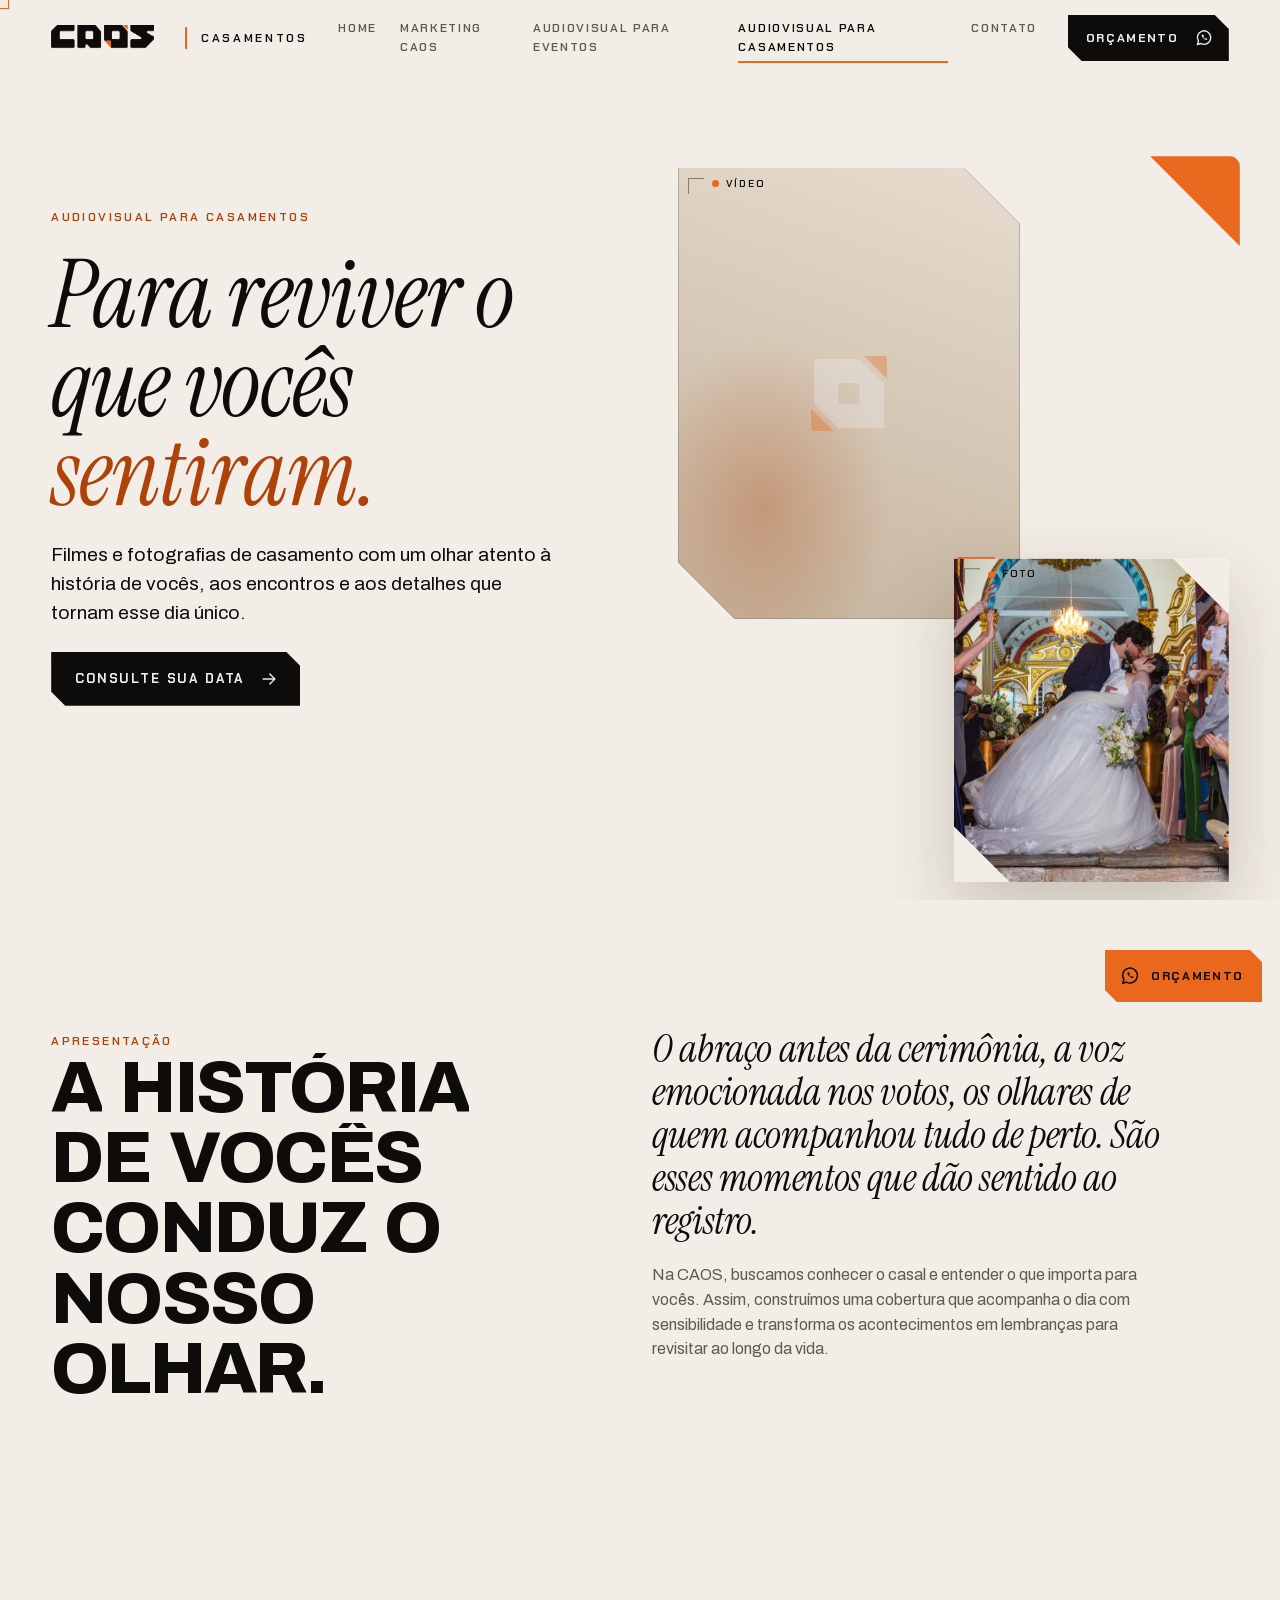
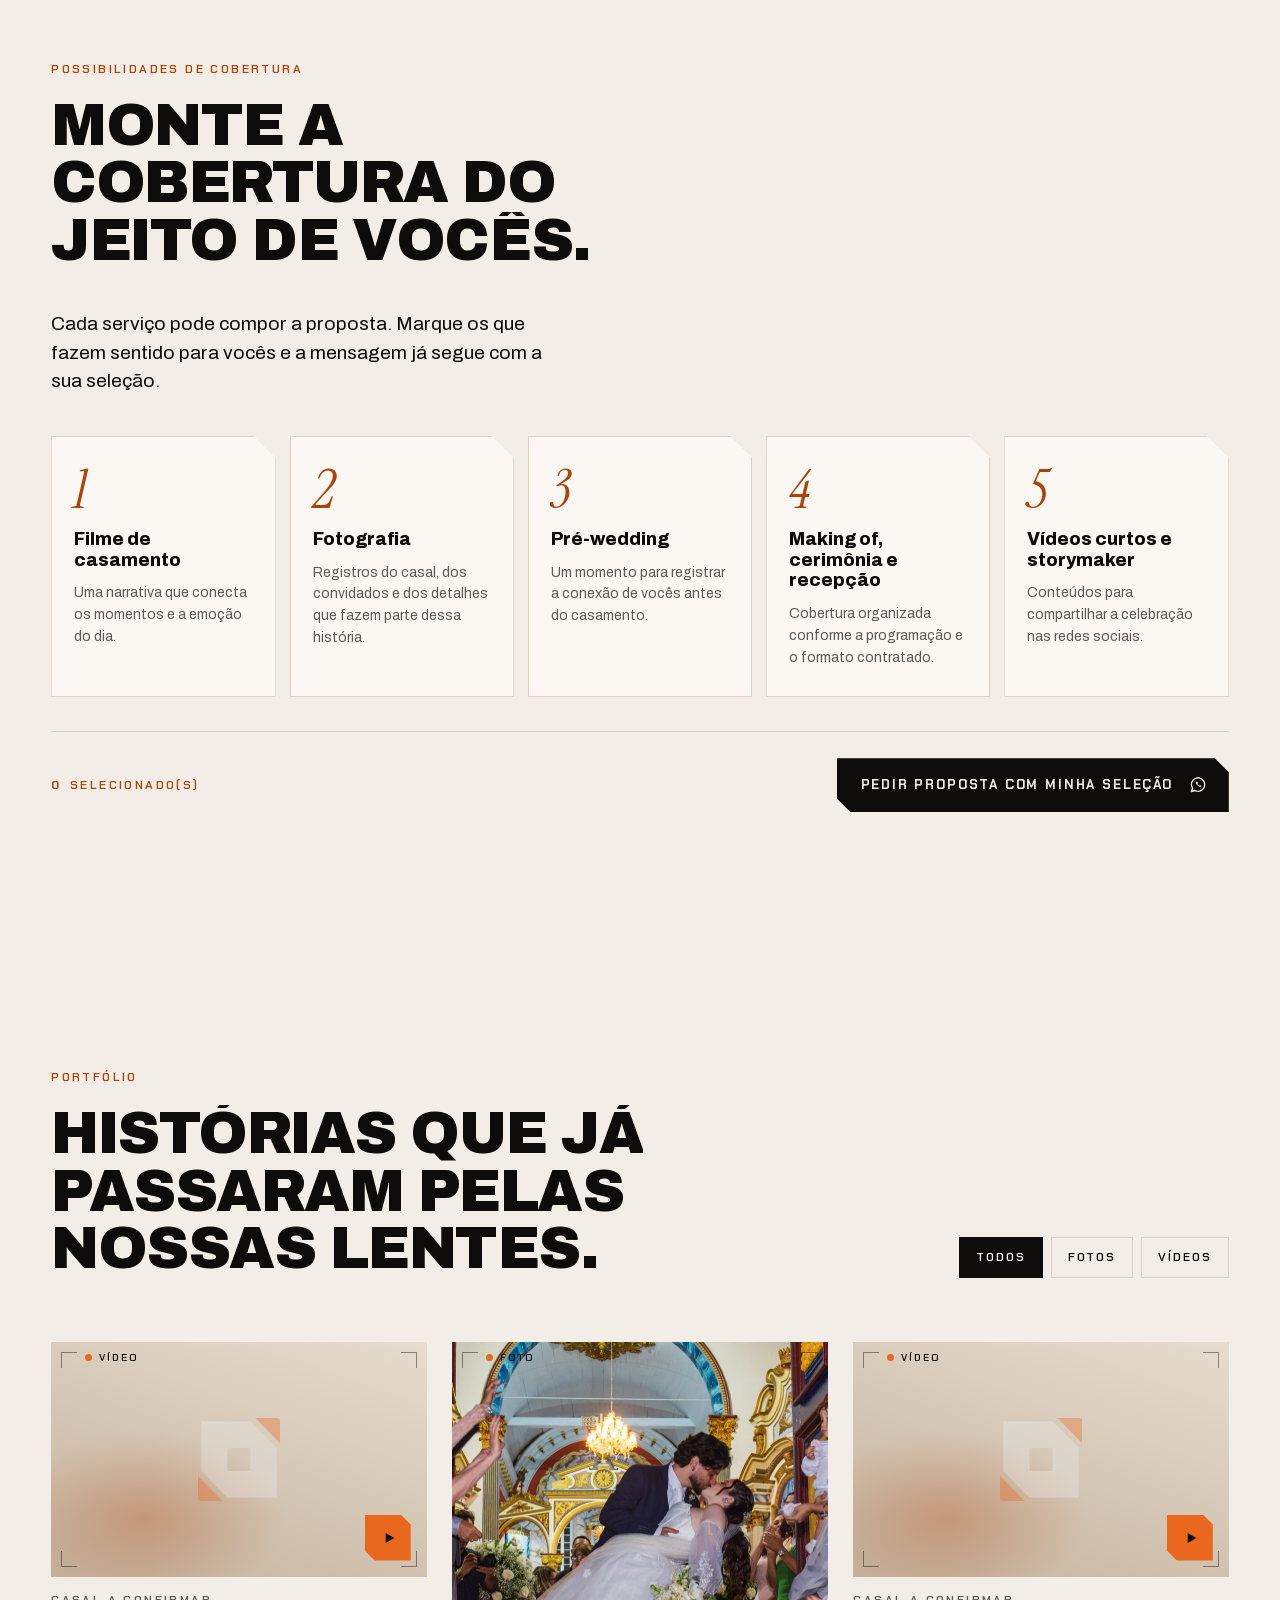
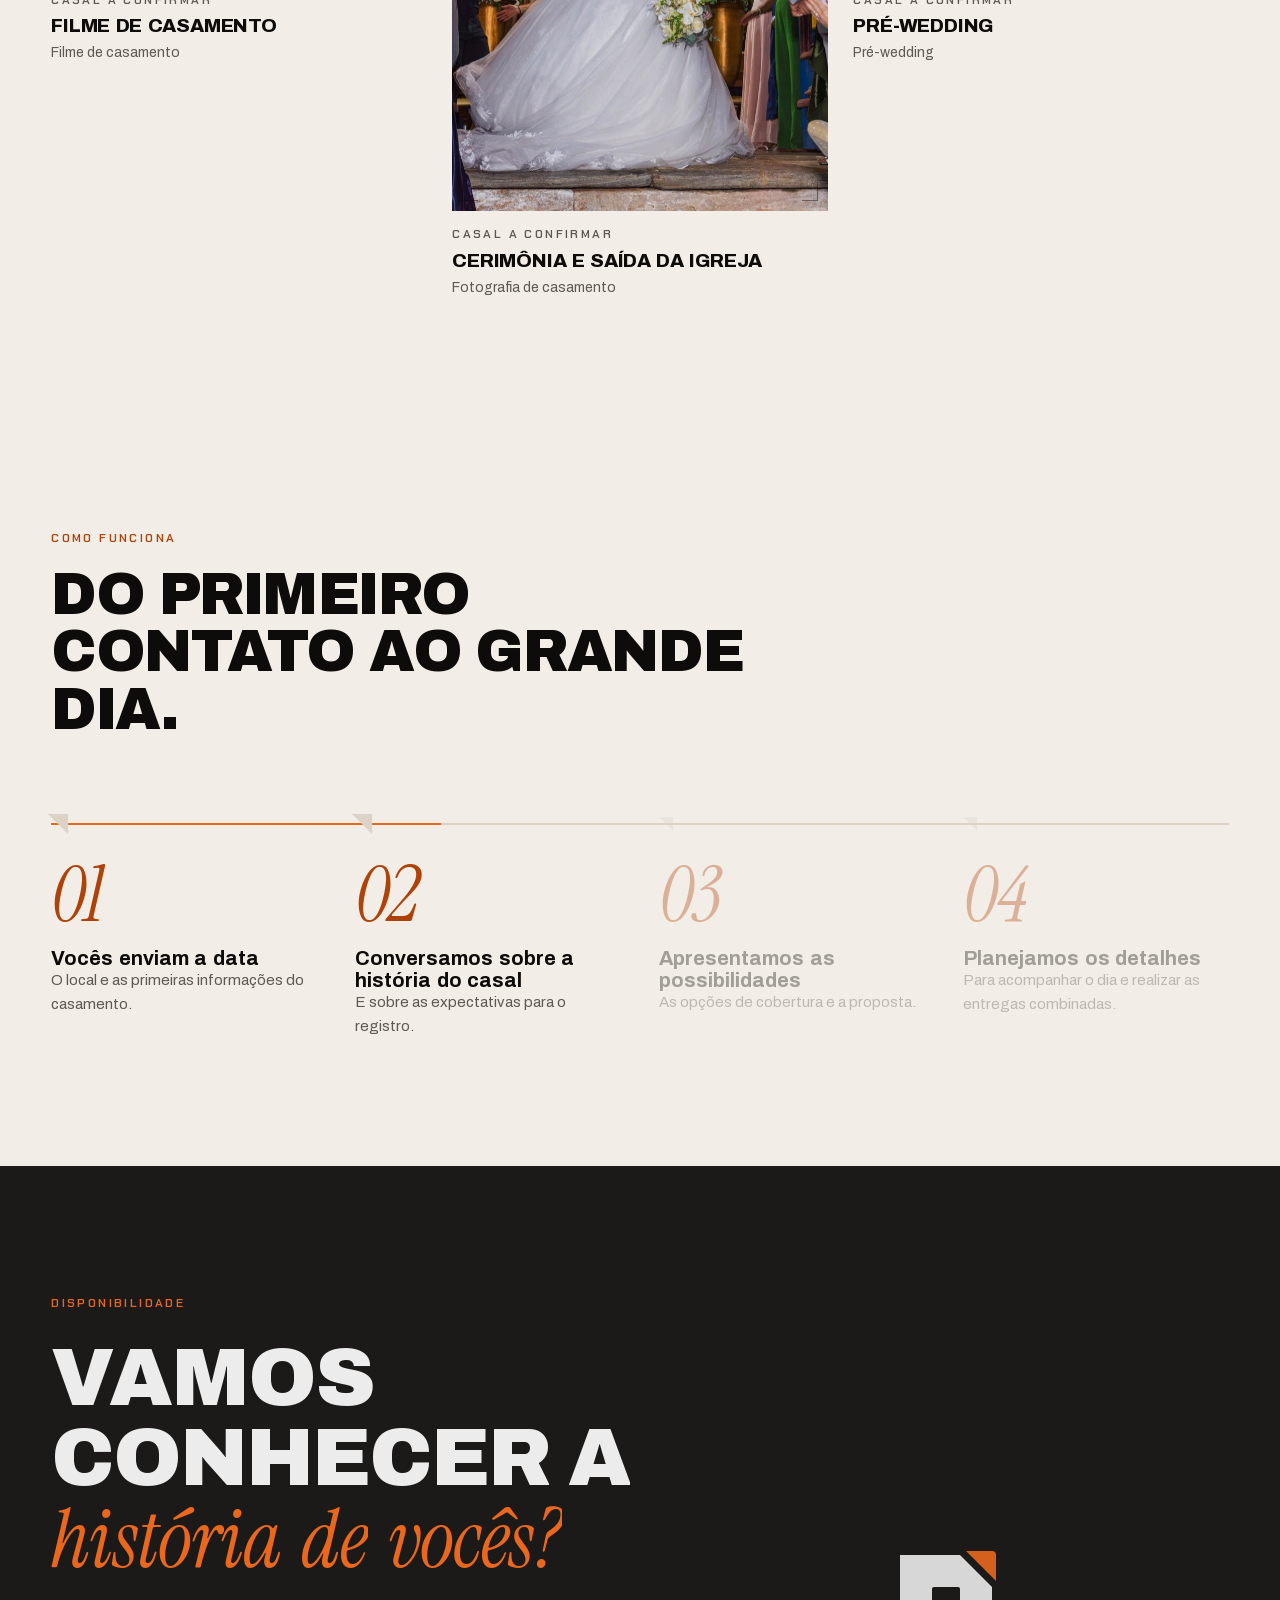
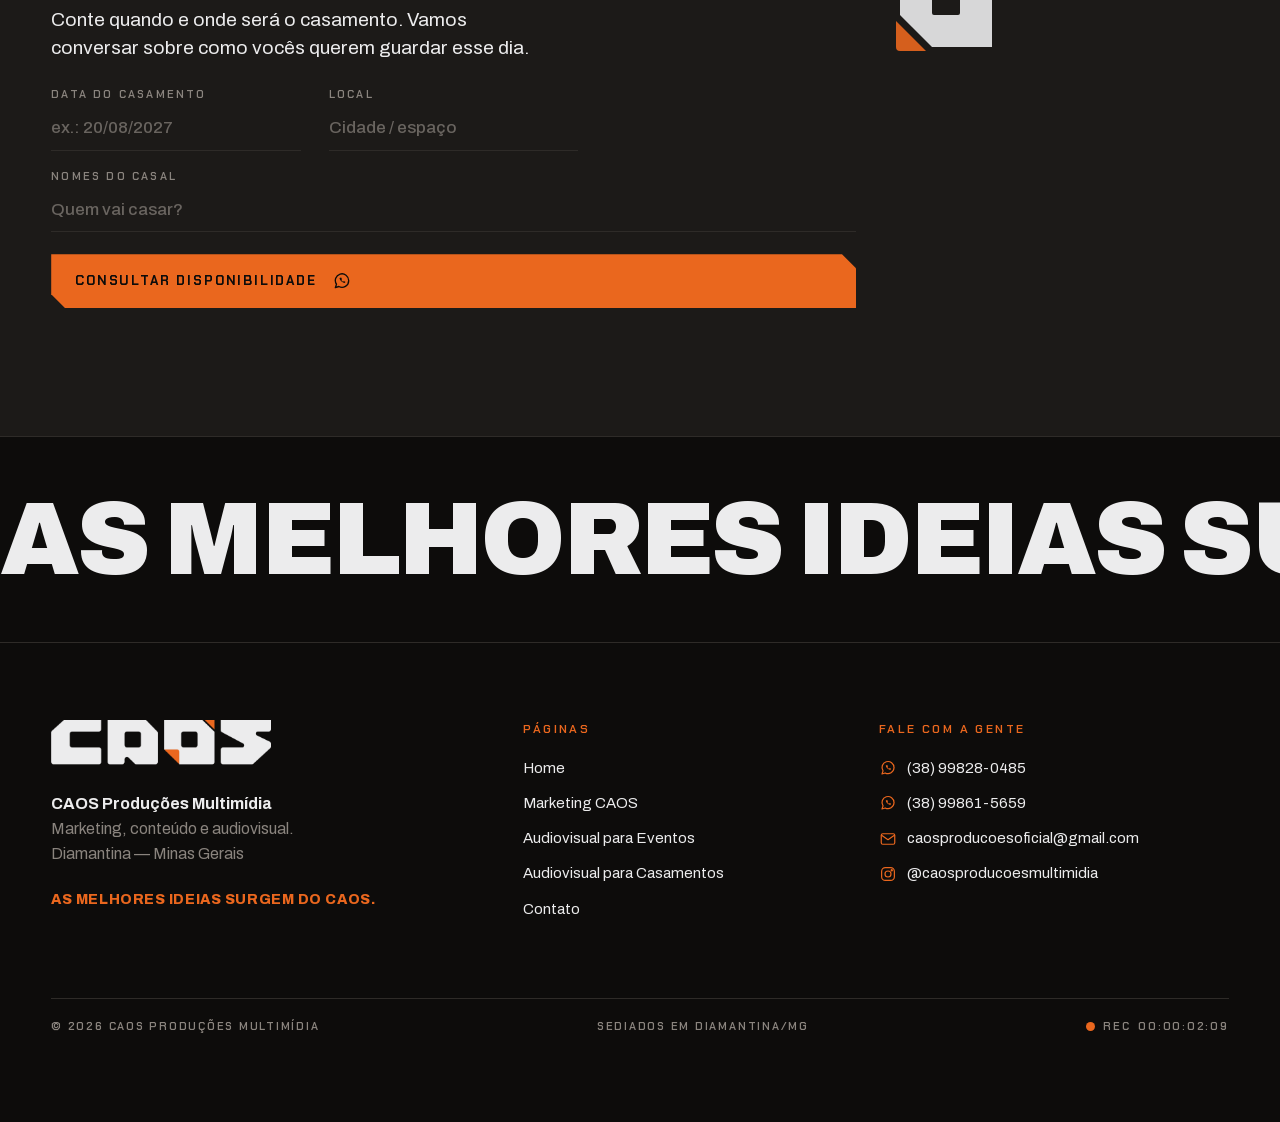
==== casamentos/index.html @ 8f57286b "Gestão de redes sociais: um único quadro com os dois feeds, sem nomes de clientes Co-Authored-By: Cl" ====
<!doctype html>
<html lang="pt-BR" data-front="casamentos">
<head>
<meta charset="utf-8">
<meta name="viewport" content="width=device-width, initial-scale=1, viewport-fit=cover">
<title>Filmagem e Fotografia de Casamentos em Diamantina | CAOS</title>
<meta name="description" content="Conheça os filmes e as fotografias de casamento da CAOS. Registros atentos à história do casal e à emoção do dia. Consulte sua data.">
<link rel="canonical" href="https://acaos.com.br/casamentos/">
<meta name="theme-color" content="#0D0C0B">
<meta property="og:type" content="website"><meta property="og:locale" content="pt_BR">
<meta property="og:site_name" content="CAOS Produções Multimídia">
<meta property="og:title" content="Filmagem e Fotografia de Casamentos em Diamantina | CAOS"><meta property="og:description" content="Conheça os filmes e as fotografias de casamento da CAOS. Registros atentos à história do casal e à emoção do dia. Consulte sua data.">
<meta property="og:url" content="https://acaos.com.br/casamentos/"><meta property="og:image" content="https://acaos.com.br/assets/img/og-image.jpg">
<meta name="twitter:card" content="summary_large_image">
<link rel="icon" href="/assets/img/brand/favicon.svg" type="image/svg+xml">
<link rel="preload" href="/assets/fonts/Archivo-100-900-latin.woff2" as="font" type="font/woff2" crossorigin>
<link rel="stylesheet" href="/assets/fonts/fonts.css">
<link rel="stylesheet" href="/assets/css/style.css?v=1793987584">
<script>document.documentElement.classList.add('js');try{if(sessionStorage.getItem('caosNav')==='1')document.documentElement.classList.add('is-entering')}catch(e){}</script>
<script type="application/ld+json">{"@context": "https://schema.org", "@type": "ProfessionalService", "name": "CAOS Produções Multimídia", "url": "https://acaos.com.br", "image": "https://acaos.com.br/assets/img/og-image.jpg", "logo": "https://acaos.com.br/assets/img/brand/favicon.svg", "telephone": "+5538998280485", "email": "caosproducoesoficial@gmail.com", "address": {"@type": "PostalAddress", "streetAddress": "Rua Direita, 180", "addressLocality": "Diamantina", "addressRegion": "MG", "addressCountry": "BR"}, "areaServed": "Diamantina e região, Minas Gerais", "sameAs": ["https://www.instagram.com/caosproducoesmultimidia/"]}</script><script type="application/ld+json">{"@context": "https://schema.org", "@type": "Service", "name": "Casamentos", "description": "Conheça os filmes e as fotografias de casamento da CAOS. Registros atentos à história do casal e à emoção do dia. Consulte sua data.", "provider": {"@type": "ProfessionalService", "name": "CAOS Produções Multimídia"}, "areaServed": "Diamantina, MG", "url": "https://acaos.com.br/casamentos/"}</script>

</head>
<body data-front="casamentos">
<a class="skip" href="#conteudo">Ir para o conteúdo</a>
<div class="curtain" aria-hidden="true"><i></i><i></i></div>
<div class="cursor" aria-hidden="true"><span></span><em></em></div>
<div class="progress" aria-hidden="true"><i></i></div>
<header class="hdr" data-hdr>
  <a class="hdr__logo" href="/" aria-label="CAOS · página inicial"><img src="/assets/img/brand/logo-preto.png" alt="CAOS" width="124" height="28"></a><span class="hdr__front"><i></i>Casamentos</span>
  <nav class="hdr__nav" aria-label="Principal"><a href="/" data-nav>Home</a><a href="/marketing/" data-nav>Marketing CAOS</a><a href="/eventos/" data-nav>Audiovisual para Eventos</a><a href="/casamentos/" aria-current=page data-nav>Audiovisual para Casamentos</a><a href="/contato/" data-nav>Contato</a></nav>
  <div class="hdr__cta"><a class="btn btn--solid" href="https://wa.me/5538998280485?text=Ol%C3%A1%2C%20CAOS%21%20Vim%20pelo%20site%20e%20gostaria%20de%20consultar%20a%20disponibilidade%20da%20minha%20data%20de%20casamento." target="_blank" rel="noopener" data-track="wa_header_casamentos" data-magnetic data-cursor="WhatsApp"><span class="btn__t">Orçamento</span><span class="btn__i"><svg class="ico" viewBox="0 0 24 24" fill="none" stroke="currentColor" stroke-width="1.6" stroke-linecap="round" stroke-linejoin="round" aria-hidden="true"><path d="M20 11.5A8 8 0 0 1 8.2 18.6L4 20l1.4-4.1A8 8 0 1 1 20 11.5Z"/><path d="M9 8.5c.3 2.6 2.700 5 6 6l1.2-1.4-2-1-.8.8c-.8-.3-1.800-1.300-2.200-2.200l.8-.8-1-2Z" fill="currentColor" stroke="none"/></svg></span></a></div>
  <button class="burger" type="button" aria-label="Abrir menu" aria-expanded="false" data-burger><span></span><span></span></button>
</header>
<div class="menu" data-menu aria-hidden="true">
  <nav aria-label="Menu"><a href="/" data-nav><small>00</small><span>Home</span></a><a href="/marketing/" data-nav><small>01</small><span>Marketing CAOS</span></a><a href="/eventos/" data-nav><small>02</small><span>Audiovisual para Eventos</span></a><a href="/casamentos/" data-nav><small>03</small><span>Audiovisual para Casamentos</span></a><a href="/contato/" data-nav><small>04</small><span>Contato</span></a></nav>
  <div class="menu__foot"><a href="https://wa.me/5538998280485?text=Ol%C3%A1%2C%20CAOS%21%20Vim%20pelo%20site%20e%20gostaria%20de%20conversar%20sobre%20um%20projeto." target="_blank" rel="noopener">WhatsApp (38) 99828-0485</a><a href="mailto:caosproducoesoficial@gmail.com">caosproducoesoficial@gmail.com</a></div>
</div>
<main id="conteudo">

<section class="hero hero--wd sec sec--areia" data-sec>
  <div class="wrap hero__in hero--wd__in">
    <div class="hero--wd__txt">
      <span class="lbl lbl--b" data-reveal>Audiovisual para Casamentos</span>
      <h1 class="serif hero--wd__h" data-fade>Para reviver o que vocês <em>sentiram.</em></h1>
      <p class="lead" data-reveal>Filmes e fotografias de casamento com um olhar atento à história de vocês, aos encontros e aos detalhes que tornam esse dia único.</p>
      <div data-reveal><a class="btn btn--dark" href="#data" data-track="wd_hero_data" data-magnetic ><span class="btn__t">Consulte sua data</span><span class="btn__i"><svg class="ico" viewBox="0 0 24 24" fill="none" stroke="currentColor" stroke-width="1.6" stroke-linecap="round" stroke-linejoin="round" aria-hidden="true"><path d="M5 12h14M13 6l6 6-6 6"/></svg></span></a></div>
    </div>
    <div class="hero--wd__vis" aria-hidden="false">
      <div class="arch arch--1" data-speed="0.05"><div class="frame frame--arch frame--full" data-v="1" data-tipo="video"><span class="frame__ph"><img src="/assets/img/brand/simbolo.svg" alt="" class="sym" width="100" height="100" loading="lazy"></span><i class="fc tl"></i><i class="fc tr"></i><i class="fc bl"></i><i class="fc br"></i><span class="frame__rec"><b></b>VÍDEO</span><span class="frame__play"><svg class="ico" viewBox="0 0 24 24" fill="none" stroke="currentColor" stroke-width="1.6" stroke-linecap="round" stroke-linejoin="round" aria-hidden="true"><path d="M7 4.5v15l13-7.5Z" fill="currentColor" stroke="none"/></svg></span></div></div>
      <div class="arch arch--2" data-speed="-0.08"><div class="frame frame--arch frame--full" data-v="1" data-tipo="foto"><img src="/assets/img/portfolio/casamento-saida-igreja.jpg" alt="Cerimônia e saída da igreja · Casal a confirmar" loading="lazy" decoding="async"><i class="fc tl"></i><i class="fc tr"></i><i class="fc bl"></i><i class="fc br"></i><span class="frame__rec"><b></b>FOTO</span></div></div>
      <i class="dobra"></i>
    </div>
  </div>
</section>

<section class="sec sec--areia pres" data-sec>
  <div class="wrap pres__in">
    <div><span class="lbl lbl--b" data-reveal>Apresentação</span><h2 class="h1 h1--soft" data-split>A história de vocês conduz o nosso olhar.</h2></div>
    <div class="pres__txt">
      <p class="serif big" data-reveal>O abraço antes da cerimônia, a voz emocionada nos votos, os olhares de quem acompanhou tudo de perto. São esses momentos que dão sentido ao registro.</p>
      <p data-reveal>Na CAOS, buscamos conhecer o casal e entender o que importa para vocês. Assim, construímos uma cobertura que acompanha o dia com sensibilidade e transforma os acontecimentos em lembranças para revisitar ao longo da vida.</p>
    </div>
  </div>
</section>

<section class="sec sec--areia" data-sec data-wd-builder>
  <div class="wrap"><div class="shead "><span class="lbl" data-reveal>Possibilidades de cobertura</span><h2 class="h2" data-split>Monte a cobertura do jeito de vocês.</h2></div>
    <p class="lead sub" data-reveal>Cada serviço pode compor a proposta. Marque os que fazem sentido para vocês e a mensagem já segue com a sua seleção.</p>
    <div class="opts" data-opts><label class="opt" data-opt><input type="checkbox" value="Filme de casamento"><span class="opt__box"></span><span class="opt__n serif">1</span><h3>Filme de casamento</h3><p>Uma narrativa que conecta os momentos e a emoção do dia.</p></label><label class="opt" data-opt><input type="checkbox" value="Fotografia"><span class="opt__box"></span><span class="opt__n serif">2</span><h3>Fotografia</h3><p>Registros do casal, dos convidados e dos detalhes que fazem parte dessa história.</p></label><label class="opt" data-opt><input type="checkbox" value="Pré-wedding"><span class="opt__box"></span><span class="opt__n serif">3</span><h3>Pré-wedding</h3><p>Um momento para registrar a conexão de vocês antes do casamento.</p></label><label class="opt" data-opt><input type="checkbox" value="Making of, cerimônia e recepção"><span class="opt__box"></span><span class="opt__n serif">4</span><h3>Making of, cerimônia e recepção</h3><p>Cobertura organizada conforme a programação e o formato contratado.</p></label><label class="opt" data-opt><input type="checkbox" value="Vídeos curtos e storymaker"><span class="opt__box"></span><span class="opt__n serif">5</span><h3>Vídeos curtos e storymaker</h3><p>Conteúdos para compartilhar a celebração nas redes sociais.</p></label></div>
    <div class="opts__bar" data-reveal><span class="lbl lbl--b"><b data-opt-count>0</b> selecionado(s)</span><a class="btn btn--dark" href="https://wa.me/5538998280485?text=Ol%C3%A1%2C%20CAOS%21%20Vim%20pelo%20site%20e%20gostaria%20de%20consultar%20a%20disponibilidade%20da%20minha%20data%20de%20casamento." target="_blank" rel="noopener" data-track="wd_builder_wa" data-magnetic data-opt-cta data-cursor="WhatsApp"><span class="btn__t">Pedir proposta com minha seleção</span><span class="btn__i"><svg class="ico" viewBox="0 0 24 24" fill="none" stroke="currentColor" stroke-width="1.6" stroke-linecap="round" stroke-linejoin="round" aria-hidden="true"><path d="M20 11.5A8 8 0 0 1 8.2 18.6L4 20l1.4-4.1A8 8 0 1 1 20 11.5Z"/><path d="M9 8.5c.3 2.6 2.700 5 6 6l1.2-1.4-2-1-.8.8c-.8-.3-1.800-1.300-2.200-2.200l.8-.8-1-2Z" fill="currentColor" stroke="none"/></svg></span></a></div>
  </div>
</section>

<section class="sec sec--areia sec--portfolio" data-sec id="portfolio">
  <div class="wrap">
    <div class="shead shead--row"><div class="shead "><span class="lbl" data-reveal>Portfólio</span><h2 class="h2" data-split>Histórias que já passaram pelas nossas lentes.</h2></div><div class="chips" data-chips><button class="chip is-on" data-filter="*" type="button">Todos</button><button class="chip" data-filter="foto" type="button">Fotos</button><button class="chip" data-filter="video" type="button">Vídeos</button></div></div>
    
    <div class="grid" data-grid><article class="work" data-tipo="video" data-frente="casamentos"><button class="work__open" type="button" data-open="casamento-filme-1" data-cursor="Ver" aria-label="Abrir Filme de casamento"><div class="frame " data-v="1" data-tipo="video"><span class="frame__ph"><img src="/assets/img/brand/simbolo.svg" alt="" class="sym" width="100" height="100" loading="lazy"></span><i class="fc tl"></i><i class="fc tr"></i><i class="fc bl"></i><i class="fc br"></i><span class="frame__rec"><b></b>VÍDEO</span><span class="frame__play"><svg class="ico" viewBox="0 0 24 24" fill="none" stroke="currentColor" stroke-width="1.6" stroke-linecap="round" stroke-linejoin="round" aria-hidden="true"><path d="M7 4.5v15l13-7.5Z" fill="currentColor" stroke="none"/></svg></span></div></button><div class="work__meta"><span class="lbl">Casal a confirmar</span><h3>Filme de casamento</h3><p>Filme de casamento</p></div></article><article class="work" data-tipo="foto" data-frente="casamentos"><button class="work__open" type="button" data-open="casamento-fotos-1" data-cursor="Ver" aria-label="Abrir Cerimônia e saída da igreja"><div class="frame " data-v="1" data-tipo="foto"><img src="/assets/img/portfolio/casamento-saida-igreja.jpg" alt="Cerimônia e saída da igreja · Casal a confirmar" loading="lazy" decoding="async"><i class="fc tl"></i><i class="fc tr"></i><i class="fc bl"></i><i class="fc br"></i><span class="frame__rec"><b></b>FOTO</span></div></button><div class="work__meta"><span class="lbl">Casal a confirmar</span><h3>Cerimônia e saída da igreja</h3><p>Fotografia de casamento</p></div></article><article class="work" data-tipo="video" data-frente="casamentos"><button class="work__open" type="button" data-open="casamento-prewedding" data-cursor="Ver" aria-label="Abrir Pré-wedding"><div class="frame " data-v="1" data-tipo="video"><span class="frame__ph"><img src="/assets/img/brand/simbolo.svg" alt="" class="sym" width="100" height="100" loading="lazy"></span><i class="fc tl"></i><i class="fc tr"></i><i class="fc bl"></i><i class="fc br"></i><span class="frame__rec"><b></b>VÍDEO</span><span class="frame__play"><svg class="ico" viewBox="0 0 24 24" fill="none" stroke="currentColor" stroke-width="1.6" stroke-linecap="round" stroke-linejoin="round" aria-hidden="true"><path d="M7 4.5v15l13-7.5Z" fill="currentColor" stroke="none"/></svg></span></div></button><div class="work__meta"><span class="lbl">Casal a confirmar</span><h3>Pré-wedding</h3><p>Pré-wedding</p></div></article></div>
  </div>
</section>


<section class="sec sec--areia" data-sec>
  <div class="wrap"><div class="shead "><span class="lbl" data-reveal>Como funciona</span><h2 class="h2" data-split>Do primeiro contato ao grande dia.</h2></div>
  <ol class="steps steps--serif" data-steps><i class="steps__line"><b></b></i><li class="step" data-step><span class="step__n">01</span><div><h3>Vocês enviam a data</h3><p>O local e as primeiras informações do casamento.</p></div></li><li class="step" data-step><span class="step__n">02</span><div><h3>Conversamos sobre a história do casal</h3><p>E sobre as expectativas para o registro.</p></div></li><li class="step" data-step><span class="step__n">03</span><div><h3>Apresentamos as possibilidades</h3><p>As opções de cobertura e a proposta.</p></div></li><li class="step" data-step><span class="step__n">04</span><div><h3>Planejamos os detalhes</h3><p>Para acompanhar o dia e realizar as entregas combinadas.</p></div></li></ol></div>
</section>

<section class="sec sec--grafite cta cta--wd" data-sec id="data">
  <div class="wrap cta__in">
    <div class="cta__txt">
      <span class="lbl" data-reveal>Disponibilidade</span>
      <h2 class="h1 cta__h" data-split>Vamos conhecer a <em class="serif">história de vocês?</em></h2>
      <p class="lead" data-reveal>Conte quando e onde será o casamento. Vamos conversar sobre como vocês querem guardar esse dia.</p>
      <div class="cta__form"><form class="mform js-form" name="casamentos-data" method="POST" action="/contato/obrigado/" data-netlify="true" netlify-honeypot="bot-field" data-wa="casamentos" data-track="form_casamentos-data">
  <input type="hidden" name="form-name" value="casamentos-data"><p class="sr"><label>Não preencha <input name="bot-field"></label></p>
  <div class="mform__row"><label class="fld"><span>Data do casamento</span><input type="text" name="data" placeholder="ex.: 20/08/2027" required ></label><label class="fld"><span>Local</span><input type="text" name="local" placeholder="Cidade / espaço" required ></label><label class="fld"><span>Nomes do casal</span><input type="text" name="nome" placeholder="Quem vai casar?" required ></label></div>
  <button class="btn btn--dark" type="submit" data-magnetic><span class="btn__t">Consultar disponibilidade</span><span class="btn__i"><svg class="ico" viewBox="0 0 24 24" fill="none" stroke="currentColor" stroke-width="1.6" stroke-linecap="round" stroke-linejoin="round" aria-hidden="true"><path d="M20 11.5A8 8 0 0 1 8.2 18.6L4 20l1.4-4.1A8 8 0 1 1 20 11.5Z"/><path d="M9 8.5c.3 2.6 2.700 5 6 6l1.2-1.4-2-1-.8.8c-.8-.3-1.800-1.300-2.200-2.200l.8-.8-1-2Z" fill="currentColor" stroke="none"/></svg></span></button>
</form></div>
    </div>
    <div class="cta__vis" aria-hidden="true"><img src="/assets/img/brand/simbolo.svg" alt="" class="sym" width="100" height="100" loading="lazy"></div>
  </div>
</section>

</main>
<footer class="ftr sec sec--dark">
  <div class="ftr__marquee" aria-hidden="true"><div class="marq" data-marq><span>As melhores ideias surgem do CAOS.&nbsp;</span><span>As melhores ideias surgem do CAOS.&nbsp;</span><span>As melhores ideias surgem do CAOS.&nbsp;</span><span>As melhores ideias surgem do CAOS.&nbsp;</span></div></div>
  <div class="wrap ftr__grid">
    <div class="ftr__brand">
      <img src="/assets/img/brand/logo-nevoa.png" alt="CAOS Produções Multimídia" width="220" height="50" loading="lazy">
      <p><strong>CAOS Produções Multimídia</strong><br>Marketing, conteúdo e audiovisual.<br>Diamantina — Minas Gerais</p>
      <p class="ftr__slogan">As melhores ideias surgem do CAOS.</p>
    </div>
    <nav class="ftr__col" aria-label="Rodapé"><span class="lbl">Páginas</span><a href="/">Home</a><a href="/marketing/">Marketing CAOS</a><a href="/eventos/">Audiovisual para Eventos</a><a href="/casamentos/">Audiovisual para Casamentos</a><a href="/contato/">Contato</a></nav>
    <div class="ftr__col"><span class="lbl">Fale com a gente</span>
      <a href="https://wa.me/5538998280485?text=Ol%C3%A1%2C%20CAOS%21%20Vim%20pelo%20site%20e%20gostaria%20de%20consultar%20a%20disponibilidade%20da%20minha%20data%20de%20casamento." target="_blank" rel="noopener" data-track="wa_footer"><svg class="ico" viewBox="0 0 24 24" fill="none" stroke="currentColor" stroke-width="1.6" stroke-linecap="round" stroke-linejoin="round" aria-hidden="true"><path d="M20 11.5A8 8 0 0 1 8.2 18.6L4 20l1.4-4.1A8 8 0 1 1 20 11.5Z"/><path d="M9 8.5c.3 2.6 2.700 5 6 6l1.2-1.4-2-1-.8.8c-.8-.3-1.800-1.300-2.200-2.200l.8-.8-1-2Z" fill="currentColor" stroke="none"/></svg> (38) 99828-0485</a>
      <a href="https://wa.me/5538998615659?text=Ol%C3%A1%2C%20CAOS%21%20Vim%20pelo%20site%20e%20gostaria%20de%20consultar%20a%20disponibilidade%20da%20minha%20data%20de%20casamento." target="_blank" rel="noopener" data-track="wa_footer_2"><svg class="ico" viewBox="0 0 24 24" fill="none" stroke="currentColor" stroke-width="1.6" stroke-linecap="round" stroke-linejoin="round" aria-hidden="true"><path d="M20 11.5A8 8 0 0 1 8.2 18.6L4 20l1.4-4.1A8 8 0 1 1 20 11.5Z"/><path d="M9 8.5c.3 2.6 2.700 5 6 6l1.2-1.4-2-1-.8.8c-.8-.3-1.800-1.300-2.200-2.200l.8-.8-1-2Z" fill="currentColor" stroke="none"/></svg> (38) 99861-5659</a>
      <a href="mailto:caosproducoesoficial@gmail.com"><svg class="ico" viewBox="0 0 24 24" fill="none" stroke="currentColor" stroke-width="1.6" stroke-linecap="round" stroke-linejoin="round" aria-hidden="true"><rect x="3" y="5" width="18" height="14" rx="2"/><path d="m3.5 7 8.500 6L20.500 7"/></svg> caosproducoesoficial@gmail.com</a>
      <a href="https://www.instagram.com/caosproducoesmultimidia/" target="_blank" rel="noopener"><svg class="ico" viewBox="0 0 24 24" fill="none" stroke="currentColor" stroke-width="1.6" stroke-linecap="round" stroke-linejoin="round" aria-hidden="true"><rect x="3.5" y="3.5" width="17" height="17" rx="5"/><circle cx="12" cy="12" r="4"/><circle cx="17" cy="7" r=".8" fill="currentColor"/></svg> @caosproducoesmultimidia</a>
    </div>
  </div>
  <div class="wrap ftr__base"><span>© 2026 CAOS Produções Multimídia</span><span>Sediados em Diamantina/MG</span><span class="rec-line"><b></b> REC <time data-timecode>00:00:00:00</time></span></div>
</footer>
<a class="fab" href="https://wa.me/5538998280485?text=Ol%C3%A1%2C%20CAOS%21%20Vim%20pelo%20site%20e%20gostaria%20de%20consultar%20a%20disponibilidade%20da%20minha%20data%20de%20casamento." target="_blank" rel="noopener" data-track="wa_fab" aria-label="Pedir orçamento pelo WhatsApp"><svg class="ico" viewBox="0 0 24 24" fill="none" stroke="currentColor" stroke-width="1.6" stroke-linecap="round" stroke-linejoin="round" aria-hidden="true"><path d="M20 11.5A8 8 0 0 1 8.2 18.6L4 20l1.4-4.1A8 8 0 1 1 20 11.5Z"/><path d="M9 8.5c.3 2.6 2.700 5 6 6l1.2-1.4-2-1-.8.8c-.8-.3-1.800-1.300-2.200-2.200l.8-.8-1-2Z" fill="currentColor" stroke="none"/></svg><span>Orçamento</span></a>
<div class="lightbox" data-lightbox hidden role="dialog" aria-modal="true" aria-label="Visualizar trabalho">
  <button class="lightbox__x" type="button" data-close aria-label="Fechar"><svg class="ico" viewBox="0 0 24 24" fill="none" stroke="currentColor" stroke-width="1.6" stroke-linecap="round" stroke-linejoin="round" aria-hidden="true"><path d="M5 5l14 14M19 5 5 19"/></svg></button>
  <div class="lightbox__stage" data-stage></div>
  <div class="lightbox__cap" data-cap></div>
  <button class="lightbox__nav prev" type="button" data-prev aria-label="Anterior"><svg class="ico" viewBox="0 0 24 24" fill="none" stroke="currentColor" stroke-width="1.6" stroke-linecap="round" stroke-linejoin="round" aria-hidden="true"><path d="M5 12h14M13 6l6 6-6 6"/></svg></button>
  <button class="lightbox__nav next" type="button" data-next aria-label="Próximo"><svg class="ico" viewBox="0 0 24 24" fill="none" stroke="currentColor" stroke-width="1.6" stroke-linecap="round" stroke-linejoin="round" aria-hidden="true"><path d="M5 12h14M13 6l6 6-6 6"/></svg></button>
</div>
<script type="application/json" id="works-data">{"aftermovie-evento": {"id": "aftermovie-evento", "frente": "eventos", "tipo": "video", "titulo": "Aftermovie de evento", "cliente": "Cliente a confirmar", "servico": "Filme do evento", "descricao": "Os principais acontecimentos e a atmosfera do evento em um só filme.", "capa": "", "youtube": "", "destaque": true}, "evento-corporativo": {"id": "evento-corporativo", "frente": "eventos", "tipo": "foto", "titulo": "Cobertura fotográfica", "cliente": "Cliente a confirmar", "servico": "Fotografia de evento", "descricao": "Público, atrações, estrutura e bastidores em uma galeria completa.", "capa": "", "destaque": true}, "evento-storymaker": {"id": "evento-storymaker", "frente": "eventos", "tipo": "video", "titulo": "Storymaker em tempo real", "cliente": "Cliente a confirmar", "servico": "Storymaker", "descricao": "Captação, edição e publicação durante o evento.", "capa": ""}, "casamento-filme-1": {"id": "casamento-filme-1", "frente": "casamentos", "tipo": "video", "titulo": "Filme de casamento", "cliente": "Casal a confirmar", "servico": "Filme de casamento", "descricao": "Uma narrativa que conecta os momentos e a emoção do dia.", "capa": "", "destaque": true}, "casamento-fotos-1": {"id": "casamento-fotos-1", "frente": "casamentos", "tipo": "foto", "titulo": "Cerimônia e saída da igreja", "cliente": "Casal a confirmar", "servico": "Fotografia de casamento", "descricao": "O casal, os convidados e os detalhes da história de vocês.", "capa": "/assets/img/portfolio/casamento-saida-igreja.jpg"}, "casamento-prewedding": {"id": "casamento-prewedding", "frente": "casamentos", "tipo": "video", "titulo": "Pré-wedding", "cliente": "Casal a confirmar", "servico": "Pré-wedding", "descricao": "A conexão de vocês registrada antes do grande dia.", "capa": ""}, "marketing-case-1": {"id": "marketing-case-1", "frente": "marketing", "tipo": "instagram", "titulo": "Gestão de redes sociais", "cliente": "Clientes CAOS", "servico": "Gestão de redes sociais", "descricao": "Planejamento de conteúdo, artes, vídeos e publicações para o Instagram de cada cliente.", "capa": "/assets/img/portfolio/insta-gestao-redes.jpg", "destaque": true}, "marketing-video-1": {"id": "marketing-video-1", "frente": "marketing", "tipo": "video", "titulo": "Vídeo institucional", "cliente": "Sertaneja", "servico": "Produção de fotos e vídeos", "descricao": "Apresentando produtos, equipe e estrutura com qualidade profissional.", "capa": "/assets/img/portfolio/institucional-sertaneja.jpg", "destaque": true}, "marketing-campanha-1": {"id": "marketing-campanha-1", "frente": "marketing", "tipo": "foto", "titulo": "Campanha de lançamento", "cliente": "Cliente a confirmar", "servico": "Campanhas e ações de comunicação", "descricao": "Conceito, planejamento e materiais para uma data comercial.", "capa": ""}}</script>
<script>window.__CAOS_ANALYTICS={"ga4": "", "pixel": ""};</script>
<script src="/assets/js/lenis.min.js" defer></script>
<script src="/assets/js/app.js?v=1793987584" defer></script>
</body>
</html>
---- assets/fonts/fonts.css ----
@font-face {
  font-family: 'Archivo';
  font-style: normal;
  font-weight: 100 900;
  font-stretch: 62% 125%;
  font-display: swap;
  src: url(../fonts/Archivo-100-900-latin.woff2) format('woff2');
  unicode-range: U+0000-00FF, U+0131, U+0152-0153, U+02BB-02BC, U+02C6, U+02DA, U+02DC, U+0304, U+0308, U+0329, U+2000-206F, U+20AC, U+2122, U+2191, U+2193, U+2212, U+2215, U+FEFF, U+FFFD;
}
@font-face {
  font-family: 'Chakra Petch';
  font-style: normal;
  font-weight: 500;
  font-display: swap;
  src: url(../fonts/ChakraPetch-500-latin.woff2) format('woff2');
  unicode-range: U+0000-00FF, U+0131, U+0152-0153, U+02BB-02BC, U+02C6, U+02DA, U+02DC, U+0304, U+0308, U+0329, U+2000-206F, U+20AC, U+2122, U+2191, U+2193, U+2212, U+2215, U+FEFF, U+FFFD;
}
@font-face {
  font-family: 'Chakra Petch';
  font-style: normal;
  font-weight: 600;
  font-display: swap;
  src: url(../fonts/ChakraPetch-600-latin.woff2) format('woff2');
  unicode-range: U+0000-00FF, U+0131, U+0152-0153, U+02BB-02BC, U+02C6, U+02DA, U+02DC, U+0304, U+0308, U+0329, U+2000-206F, U+20AC, U+2122, U+2191, U+2193, U+2212, U+2215, U+FEFF, U+FFFD;
}
@font-face {
  font-family: 'Chakra Petch';
  font-style: normal;
  font-weight: 700;
  font-display: swap;
  src: url(../fonts/ChakraPetch-700-latin.woff2) format('woff2');
  unicode-range: U+0000-00FF, U+0131, U+0152-0153, U+02BB-02BC, U+02C6, U+02DA, U+02DC, U+0304, U+0308, U+0329, U+2000-206F, U+20AC, U+2122, U+2191, U+2193, U+2212, U+2215, U+FEFF, U+FFFD;
}
@font-face {
  font-family: 'Instrument Serif';
  font-style: italic;
  font-weight: 400;
  font-display: swap;
  src: url(../fonts/InstrumentSerif-400i-latin.woff2) format('woff2');
  unicode-range: U+0000-00FF, U+0131, U+0152-0153, U+02BB-02BC, U+02C6, U+02DA, U+02DC, U+0304, U+0308, U+0329, U+2000-206F, U+20AC, U+2122, U+2191, U+2193, U+2212, U+2215, U+FEFF, U+FFFD;
}
@font-face {
  font-family: 'Instrument Serif';
  font-style: normal;
  font-weight: 400;
  font-display: swap;
  src: url(../fonts/InstrumentSerif-400-latin.woff2) format('woff2');
  unicode-range: U+0000-00FF, U+0131, U+0152-0153, U+02BB-02BC, U+02C6, U+02DA, U+02DC, U+0304, U+0308, U+0329, U+2000-206F, U+20AC, U+2122, U+2191, U+2193, U+2212, U+2215, U+FEFF, U+FFFD;
}
---- assets/css/style.css ----
/* CAOS · site · identidade: Preto CAOS #0D0C0B · Laranja Dobra #EA671E · Névoa #ECECED */
:root{
  --preto:#0D0C0B;--laranja:#EA671E;--nevoa:#ECECED;--grafite:#1C1A18;--pedra:#2E2B28;--concreto:#8A847E;--fumaca:#5E5954;--areia:#F2EDE6;--brasa:#AE430A;
  --f-head:'Archivo',system-ui,sans-serif;--f-tech:'Chakra Petch','Archivo',sans-serif;--f-serif:'Instrument Serif',Georgia,serif;
  --ease:cubic-bezier(.22,1,.36,1);--ease-io:cubic-bezier(.76,0,.24,1);
  --hdr:76px;--gut:clamp(20px,4vw,56px);
}
*,*::before,*::after{box-sizing:border-box}
html{-webkit-text-size-adjust:100%;scroll-padding-top:60px;background:var(--preto)}
body{margin:0;font-family:var(--f-head);font-weight:400;font-stretch:100%;line-height:1.55;color:var(--nevoa);background:var(--preto);overflow-x:hidden;-webkit-font-smoothing:antialiased}
img,svg,video,canvas{display:block;max-width:100%}
a{color:inherit;text-decoration:none}
button{font:inherit;color:inherit;background:none;border:0;padding:0;cursor:pointer}
ul,ol{margin:0;padding:0;list-style:none}
h1,h2,h3,p{margin:0}
::selection{background:var(--laranja);color:var(--preto)}
.sr{position:absolute;width:1px;height:1px;overflow:hidden;clip:rect(0 0 0 0);white-space:nowrap}
.skip{position:fixed;left:12px;top:-60px;z-index:200;background:var(--laranja);color:var(--preto);padding:10px 16px;font-weight:700}
.skip:focus{top:12px}
:focus-visible{outline:2px solid var(--laranja);outline-offset:3px}
.wrap{width:min(1320px,100% - var(--gut)*2);margin-inline:auto}

/* ---------- temas por seção ---------- */
.sec{--bg:var(--preto);--fg:var(--nevoa);--mut:var(--concreto);--line:var(--pedra);--acc:var(--laranja);
  position:relative;background:var(--bg);color:var(--fg);padding:clamp(72px,10vw,150px) 0}
.sec--dark{--bg:var(--preto)}
.sec--grafite{--bg:var(--grafite)}
.sec--nevoa{--bg:var(--nevoa);--fg:var(--preto);--mut:var(--fumaca);--line:#cdcdcf;--acc:var(--brasa)}
.sec--areia{--bg:var(--areia);--fg:var(--preto);--mut:var(--fumaca);--line:#dcd3c6;--acc:var(--brasa)}
.sec--laranja{--bg:var(--laranja);--fg:var(--preto);--mut:rgba(13,12,11,.78);--line:rgba(13,12,11,.28);--acc:var(--preto)}

/* ---------- tipografia ---------- */
.h1,.h2,.h3,.hero__h{font-family:var(--f-head);font-weight:900;font-stretch:100%;text-transform:uppercase;letter-spacing:-.025em;line-height:.98}
.h1{font-size:clamp(34px,5.6vw,88px)}
.h2{font-size:clamp(30px,4.6vw,70px)}
.h3{font-size:clamp(20px,2vw,28px);line-height:1.1}
.h1--soft{font-weight:800}
.lead{font-size:clamp(17px,1.5vw,22px);line-height:1.5;color:var(--fg);max-width:46ch;font-weight:400}
.sec p{color:var(--mut)}
.sec .lead,.sec .h1,.sec .h2,.sec .h3,.sec h3{color:var(--fg)}
.sec--laranja p{color:var(--fg)}
.lbl{display:inline-flex;align-items:center;gap:.7em;font-family:var(--f-tech);font-weight:600;font-size:12px;letter-spacing:.2em;text-transform:uppercase;color:var(--acc)}
.lbl--b{color:var(--brasa)}.lbl--k{color:var(--preto)}
.dot{width:8px;height:8px;border-radius:50%;background:var(--laranja);box-shadow:0 0 0 0 rgba(234,103,30,.7);animation:pulse 1.6s infinite}
@keyframes pulse{70%{box-shadow:0 0 0 10px rgba(234,103,30,0)}100%{box-shadow:0 0 0 0 rgba(234,103,30,0)}}
.serif{font-family:var(--f-serif);font-weight:400;font-style:italic;text-transform:none;letter-spacing:-.01em}
.hl{background:var(--laranja);color:var(--preto);padding:0 .14em;-webkit-box-decoration-break:clone;box-decoration-break:clone}
.sec--laranja .hl{background:var(--preto);color:var(--laranja)}
.shead{display:grid;gap:18px;margin-bottom:clamp(32px,5vw,72px);max-width:62rem}
.shead .h2{max-width:18ch}
.shead--row{max-width:none;display:flex;flex-wrap:wrap;align-items:end;justify-content:space-between;gap:24px}
.shead--row>.shead{margin:0}
.sub{margin:-24px 0 40px}
.tlink{display:inline-flex;align-items:center;gap:.5em;font-family:var(--f-tech);font-weight:600;font-size:12px;letter-spacing:.16em;text-transform:uppercase;color:var(--laranja)}
.tlink .ico{width:16px;transition:transform .4s var(--ease)}.tlink:hover .ico{transform:translateX(5px)}
.pills{display:flex;flex-wrap:wrap;gap:10px;margin-top:28px}
.pills li{font-family:var(--f-tech);font-weight:600;font-size:12px;letter-spacing:.16em;text-transform:uppercase;padding:10px 16px;border:1px solid var(--line);color:var(--fg);clip-path:polygon(0 0,calc(100% - 9px) 0,100% 9px,100% 100%,9px 100%,0 calc(100% - 9px))}
.pills--k li{border-color:rgba(13,12,11,.4)}
.ico{width:22px;height:22px}

/* ---------- botões ---------- */
.btn{--b:var(--laranja);--t:var(--preto);position:relative;display:inline-flex;align-items:center;gap:14px;padding:16px 20px 16px 24px;font-family:var(--f-tech);font-weight:700;font-size:13px;letter-spacing:.14em;text-transform:uppercase;background:var(--b);color:var(--t);overflow:hidden;isolation:isolate;transition:transform .35s var(--ease),color .35s;
  clip-path:polygon(0 0,calc(100% - 14px) 0,100% 14px,100% 100%,14px 100%,0 calc(100% - 14px))}
.btn::before{content:"";position:absolute;inset:0;background:var(--nevoa);transform:translateY(101%);transition:transform .45s var(--ease);z-index:-1}
.btn:hover::before{transform:none}
.btn:hover{color:var(--preto)}
.btn__i{display:grid;place-items:center;width:22px;height:22px;transition:transform .4s var(--ease)}
.btn:hover .btn__i{transform:translateX(4px) rotate(-12deg)}
.btn .ico{width:20px;height:20px}
.btn--dark{--b:var(--preto);--t:var(--nevoa)}
.btn--dark::before{background:var(--laranja)}
.btn--dark:hover{color:var(--preto)}
.btn--line{--b:transparent;--t:currentColor;box-shadow:inset 0 0 0 1px rgba(236,236,237,.4)}
.btn--line::before{background:var(--nevoa)}
.btn--line:hover{box-shadow:none}

/* ---------- cabeçalho ---------- */
.hdr{position:fixed;inset:0 0 auto 0;z-index:90;height:var(--hdr);display:flex;align-items:center;gap:clamp(16px,2.4vw,36px);padding:0 var(--gut);transition:background .4s,transform .5s var(--ease),backdrop-filter .4s}
.hdr.is-stuck{background:rgba(13,12,11,.94)}
.hdr.is-hidden{transform:translateY(-100%)}
.hdr__logo img{width:auto;height:26px}
.hdr__front{display:inline-flex;align-items:center;gap:14px;font-family:var(--f-tech);font-weight:600;font-size:12px;letter-spacing:.22em;text-transform:uppercase;color:var(--nevoa)}
.hdr__front i{width:2px;height:22px;background:var(--laranja)}
.hdr__nav{display:flex;gap:clamp(14px,1.8vw,30px);margin-left:auto}
.hdr__nav a{position:relative;font-family:var(--f-tech);font-weight:600;font-size:12px;letter-spacing:.14em;text-transform:uppercase;padding:8px 0;color:rgba(236,236,237,.78);transition:color .3s}
.hdr__nav a::after{content:"";position:absolute;left:0;right:0;bottom:2px;height:2px;background:var(--laranja);transform:scaleX(0);transform-origin:left;transition:transform .45s var(--ease)}
.hdr__nav a:hover,.hdr__nav a[aria-current]{color:var(--nevoa)}
.hdr__nav a:hover::after,.hdr__nav a[aria-current]::after{transform:none}
.hdr__cta .btn{padding:12px 14px 12px 18px;font-size:12px}
[data-front=casamentos] .hdr.is-stuck{background:rgba(242,237,230,.96)}
[data-front=casamentos] .hdr__front,[data-front=casamentos] .hdr__nav a:hover,[data-front=casamentos] .hdr__nav a[aria-current]{color:var(--preto)}
[data-front=casamentos] .hdr__nav a{color:var(--fumaca)}
[data-front=casamentos] .hdr .btn{--b:var(--preto);--t:var(--nevoa)}
[data-front=casamentos] .hdr .btn:hover{color:var(--preto)}
[data-front=casamentos] .hdr .btn::before{background:var(--laranja)}
[data-front=casamentos] .burger span{background:var(--preto)}
.burger{display:none;width:44px;height:44px;margin-left:auto;position:relative}
.burger span{position:absolute;left:10px;right:10px;height:2px;background:var(--nevoa);transition:transform .4s var(--ease),top .4s var(--ease)}
.burger span:nth-child(1){top:17px}.burger span:nth-child(2){top:25px}
.burger[aria-expanded=true] span:nth-child(1){top:21px;transform:rotate(45deg)}
.burger[aria-expanded=true] span:nth-child(2){top:21px;transform:rotate(-45deg)}
.menu{position:fixed;inset:0;z-index:80;background:var(--preto);padding:calc(var(--hdr) + 24px) var(--gut) 32px;display:flex;flex-direction:column;justify-content:space-between;clip-path:inset(0 0 100% 0);transition:clip-path .7s var(--ease-io);visibility:hidden}
.menu.is-open{clip-path:inset(0);visibility:visible}
.menu nav{display:grid;gap:4px}
.menu nav a{display:flex;align-items:baseline;gap:16px;font-weight:900;font-stretch:100%;text-transform:uppercase;font-size:clamp(28px,8vw,56px);letter-spacing:-.02em;line-height:1.1;padding:8px 0;border-bottom:1px solid var(--pedra);color:var(--nevoa)}
.menu nav a small{font-family:var(--f-tech);font-size:12px;letter-spacing:.2em;color:var(--laranja)}
.menu__foot{display:grid;gap:8px;font-family:var(--f-tech);font-size:14px;letter-spacing:.1em;color:var(--concreto)}

/* ---------- cortina, cursor, progresso ---------- */
.curtain{position:fixed;inset:0;z-index:300;pointer-events:none;display:flex;flex-direction:column}
.curtain i{flex:1;transform:scaleY(0);transform-origin:top;transition:transform .7s var(--ease-io)}
.curtain i:first-child{background:var(--laranja);transform-origin:bottom}
.curtain i:last-child{background:var(--preto)}
html.is-leaving .curtain i{transform:scaleY(1);transform-origin:bottom}
html.is-leaving .curtain i:last-child{transition-delay:.08s}
html.is-entering .curtain i{transform:scaleY(1)}
html.is-entering.is-entered .curtain i{transform:scaleY(0);transform-origin:top;transition-delay:.05s}
.progress{position:fixed;left:0;right:0;top:0;height:3px;z-index:120;pointer-events:none}
.progress i{display:block;height:100%;background:var(--laranja);transform:scaleX(var(--p,0));transform-origin:left}
.cursor{position:fixed;left:0;top:0;z-index:250;pointer-events:none;display:none}
@media (pointer:fine){html.js .cursor{display:block}html.js body,html.js a,html.js button{cursor:none}}
.cursor span{position:absolute;left:-9px;top:-9px;width:18px;height:18px;border:1.5px solid var(--laranja);transition:width .35s var(--ease),height .35s var(--ease),left .35s var(--ease),top .35s var(--ease),background .3s,border-radius .3s;mix-blend-mode:normal}
.cursor em{position:absolute;left:0;top:0;transform:translate(-50%,-50%);font:700 11px/1 var(--f-tech);letter-spacing:.16em;text-transform:uppercase;color:var(--preto);opacity:0;transition:opacity .25s;white-space:nowrap}
.cursor.is-link span{width:56px;height:56px;left:-28px;top:-28px;background:var(--laranja)}
.cursor.is-link em{opacity:1}
.cursor.is-down span{transform:scale(.8)}

/* ---------- marcação de câmera ---------- */
.vf{position:absolute;inset:calc(var(--hdr) + 10px) clamp(14px,2vw,30px) clamp(14px,2vw,30px);pointer-events:none;z-index:4;font-family:var(--f-tech);font-weight:600;font-size:11px;letter-spacing:.18em;color:rgba(236,236,237,.85)}
.vf__c{position:absolute;width:clamp(20px,2.4vw,34px);height:clamp(20px,2.4vw,34px);border:2px solid rgba(236,236,237,.9)}
.vf__c.tl{left:0;top:0;border-right:0;border-bottom:0}.vf__c.tr{right:0;top:0;border-left:0;border-bottom:0}
.vf__c.bl{left:0;bottom:0;border-right:0;border-top:0}.vf__c.br{right:0;bottom:0;border-left:0;border-top:0}
.vf__rec{position:absolute;left:clamp(32px,3.6vw,50px);top:2px;display:flex;align-items:center;gap:8px}
.vf__rec b,.rec-line b{width:9px;height:9px;border-radius:50%;background:var(--laranja);animation:blink 1.1s steps(2) infinite}
@keyframes blink{50%{opacity:0}}
.vf__tc{position:absolute;right:clamp(32px,3.6vw,50px);top:2px}
.vf__meta{position:absolute;bottom:2px}.vf__meta.l{left:clamp(32px,3.6vw,50px)}.vf__meta.r{right:clamp(32px,3.6vw,50px)}
.vf__cross{position:absolute;left:50%;top:50%;width:26px;height:26px;margin:-13px;border:1px solid rgba(236,236,237,.45)}
.rec-line{display:inline-flex;align-items:center;gap:8px;font-family:var(--f-tech);letter-spacing:.16em}

/* ---------- quadros (capas de portfólio) ---------- */
.frame{position:relative;overflow:hidden;background:var(--grafite);aspect-ratio:16/10;width:100%;transition:transform .8s var(--ease)}
.frame[data-tipo=foto]{aspect-ratio:4/5}.frame[data-tipo=instagram]{aspect-ratio:1}
.frame--full{aspect-ratio:auto;height:100%}.frame--big{aspect-ratio:16/11}
.frame img{width:100%;height:100%;object-fit:cover;transition:transform 1.2s var(--ease)}
.work__open:hover .frame img,.work__open:hover .frame__ph{transform:scale(1.06)}
.frame__ph{position:absolute;inset:0;display:grid;place-items:center;transition:transform 1.2s var(--ease);
  background:radial-gradient(60% 70% at 72% 28%,rgba(234,103,30,.55),transparent 62%),linear-gradient(160deg,#2a2622,#0f0e0d)}
.frame[data-v="1"] .frame__ph{background:radial-gradient(55% 60% at 25% 80%,rgba(234,103,30,.5),transparent 60%),linear-gradient(200deg,#262320,#0d0c0b)}
.frame[data-v="2"] .frame__ph{background:radial-gradient(70% 50% at 50% 20%,rgba(174,67,10,.7),transparent 65%),linear-gradient(120deg,#1c1a18,#2e2b28)}
.frame[data-v="3"] .frame__ph{background:radial-gradient(50% 60% at 85% 75%,rgba(234,103,30,.6),transparent 62%),linear-gradient(180deg,#322d28,#0f0e0d)}
.frame[data-v="4"] .frame__ph{background:radial-gradient(60% 60% at 15% 25%,rgba(234,103,30,.45),transparent 62%),linear-gradient(140deg,#1c1a18,#0d0c0b)}
.frame .sym{width:22%;height:auto;min-width:42px;opacity:.14;filter:grayscale(1) brightness(2)}
.frame__rec{position:absolute;left:14px;top:12px;display:flex;align-items:center;gap:7px;font:600 10px/1 var(--f-tech);letter-spacing:.2em;color:var(--nevoa);z-index:2}
.frame__rec b{width:7px;height:7px;border-radius:50%;background:var(--laranja)}
.fc{position:absolute;width:16px;height:16px;border:1.5px solid rgba(236,236,237,.7);z-index:2;opacity:.8;transition:all .5s var(--ease)}
.fc.tl{left:10px;top:10px;border-right:0;border-bottom:0}.fc.tr{right:10px;top:10px;border-left:0;border-bottom:0}
.fc.bl{left:10px;bottom:10px;border-right:0;border-top:0}.fc.br{right:10px;bottom:10px;border-left:0;border-top:0}
.work__open:hover .fc{width:24px;height:24px}
.frame__rec{left:34px;top:11px}
.frame__play{position:absolute;right:16px;bottom:16px;width:46px;height:46px;display:grid;place-items:center;background:var(--laranja);color:var(--preto);z-index:3;clip-path:polygon(0 0,calc(100% - 10px) 0,100% 10px,100% 100%,10px 100%,0 calc(100% - 10px));transition:transform .5s var(--ease)}
.work__open:hover .frame__play{transform:scale(1.12) rotate(-6deg)}
.frame__play .ico{width:16px;height:16px;margin-left:2px}
.frame--arch{clip-path:polygon(0 0,calc(100% - 56px) 0,100% 56px,100% 100%,56px 100%,0 calc(100% - 56px))}
[data-front=casamentos] .frame:not(.frame--full) .frame__ph,[data-front=casamentos] .frame__ph{background:radial-gradient(60% 70% at 70% 25%,rgba(234,103,30,.35),transparent 62%),linear-gradient(160deg,#d9cdbd,#b9a893)}
[data-front=casamentos] .frame[data-v="1"] .frame__ph{background:radial-gradient(60% 60% at 25% 75%,rgba(174,67,10,.3),transparent 62%),linear-gradient(200deg,#e6dccf,#c4b39d)}
[data-front=casamentos] .frame[data-v="2"] .frame__ph{background:linear-gradient(130deg,#cdbda8,#e8dfd2)}
[data-front=casamentos] .frame .sym{filter:none;opacity:.35}
[data-front=casamentos] .frame__rec,[data-front=casamentos] .frame .fc{color:var(--preto);border-color:rgba(13,12,11,.55)}
.dobra{position:absolute;right:0;top:0;width:clamp(48px,7vw,110px);aspect-ratio:1;background:var(--laranja);clip-path:polygon(0 0,100% 0,100% 100%);border-top-right-radius:12%;z-index:3;pointer-events:none}
.dobra--k{background:var(--preto)}
.dobra--s{width:34px}
.sec--laranja .dobra{background:var(--nevoa)}

/* ---------- HERO ---------- */
.hero{min-height:100svh;display:flex;align-items:flex-end;padding:calc(var(--hdr) + 48px) 0 clamp(64px,8vw,110px);overflow:hidden}
.hero__in{position:relative;z-index:5;display:grid;gap:clamp(18px,2.4vw,30px);align-content:end}
.hero__h{font-size:clamp(40px,7.2vw,122px);line-height:.93;max-width:15ch;color:var(--nevoa)}
.hero__h--md{font-size:clamp(34px,6vw,96px);max-width:14ch}
.hero__p{max-width:44ch}
.hero__btns{display:flex;flex-wrap:wrap;gap:14px;margin-top:8px}
.hero__veil{position:absolute;inset:0;z-index:2;background:linear-gradient(90deg,rgba(13,12,11,.94) 0%,rgba(13,12,11,.7) 42%,rgba(13,12,11,.18) 100%),linear-gradient(0deg,var(--preto),transparent 38%)}
.hero__canvas{position:absolute;inset:0;width:100%;height:100%;z-index:3;pointer-events:none}
.hero__video{position:absolute;inset:0;width:100%;height:100%;object-fit:cover}
.hero__cols{position:absolute;inset:-14% -6% -14% 34%;display:grid;grid-template-columns:repeat(3,1fr);gap:18px;transform:rotate(9deg);opacity:.9}
.hcol{overflow:hidden}
.hcol__t{display:grid;gap:18px;animation:colup 46s linear infinite;will-change:transform}
.hcol--1 .hcol__t{animation-direction:reverse;animation-duration:58s}.hcol--2 .hcol__t{animation-duration:52s}
.hcol .frame{aspect-ratio:4/5}.hcol .frame .frame__play,.hcol .frame__rec{display:none}
@keyframes colup{to{transform:translateY(-50%)}}
.hero__scroll{position:absolute;right:var(--gut);bottom:34px;z-index:6;display:flex;align-items:center;gap:12px;font:600 11px/1 var(--f-tech);letter-spacing:.24em;text-transform:uppercase;writing-mode:vertical-rl;color:var(--concreto)}
.hero__scroll i{width:1px;height:70px;background:linear-gradient(var(--laranja),transparent);animation:drip 2s var(--ease) infinite}
@keyframes drip{0%{transform:scaleY(0);transform-origin:top}50%{transform:scaleY(1);transform-origin:top}51%{transform-origin:bottom}100%{transform:scaleY(0);transform-origin:bottom}}
.ch{display:inline-block;will-change:transform}
.js [data-chaos] .ch{opacity:0}
.js [data-chaos].is-ready .ch{opacity:1;transition:opacity .4s}
.hero--ev__bg{position:absolute;inset:0}
.hero--ev .hero__veil{background:linear-gradient(90deg,rgba(13,12,11,.9),rgba(13,12,11,.35)),linear-gradient(0deg,var(--preto),transparent 40%)}
.hero--ev .frame--full .frame__ph{background:radial-gradient(55% 60% at 70% 35%,rgba(234,103,30,.6),transparent 60%),radial-gradient(40% 40% at 20% 80%,rgba(174,67,10,.4),transparent 70%),#151311;animation:glow 8s ease-in-out infinite alternate}
@keyframes glow{to{filter:hue-rotate(-8deg) brightness(1.25)}}
.hero--ev .frame--full .frame__rec,.hero--ev .frame--full .fc,.hero--ev .frame__play{display:none}

/* ---------- faixa ---------- */
.strip{position:relative;z-index:6;background:var(--laranja);color:var(--preto);padding:18px 0;overflow:hidden;transform:rotate(-1.4deg) scale(1.03);margin:-18px 0;box-shadow:0 20px 50px rgba(0,0,0,.45)}
.marq{display:flex;width:max-content;animation:marq 40s linear infinite;will-change:transform}
.marq>span{white-space:nowrap}
.strip .marq{align-items:center;gap:28px;padding-left:28px}
.strip span{font-weight:900;font-stretch:100%;text-transform:uppercase;font-size:clamp(24px,3.4vw,46px);letter-spacing:-.02em}
.strip i{width:16px;height:16px;background:var(--preto);clip-path:polygon(0 0,100% 0,100% 100%);flex:none}
@keyframes marq{to{transform:translateX(-50%)}}

/* ---------- scroll horizontal (portfólio) ---------- */
.hs{padding:0}
.hs__pin{position:sticky;top:0;height:100vh;display:flex;flex-direction:column;justify-content:center;gap:clamp(20px,3vw,40px);overflow:hidden;padding-top:calc(var(--hdr) + 40px)}
.hs__head{display:grid;grid-template-columns:minmax(0,1.35fr) minmax(0,1fr);gap:20px clamp(24px,5vw,80px);align-items:center}
.hs__head .shead{margin:0;max-width:none}.hs__head .h2{max-width:none}
.hs__head .h2{font-size:clamp(28px,3.8vw,58px)}
.hs__head .lead{max-width:44ch;font-size:clamp(17px,1.5vw,22px)}
.hs__track{display:flex;gap:clamp(16px,2vw,32px);padding:0 var(--gut);width:max-content;will-change:transform;align-items:flex-start}
.hs__card{width:clamp(280px,38vw,600px);flex:none;transition:margin .6s var(--ease)}
.hs__card:nth-child(even){margin-top:clamp(24px,4vw,64px)}
.hs__card .frame{aspect-ratio:16/10}
.hs__card .frame[data-tipo=foto]{aspect-ratio:16/10}
.hs__card .work__open{display:block;width:100%;text-align:left}
.hs__meta{padding-top:16px;display:grid;gap:8px}.hs__meta .lbl{color:var(--concreto)}
.hs__meta h3{font-weight:800;font-stretch:100%;font-size:clamp(18px,1.6vw,24px);text-transform:uppercase;letter-spacing:-.01em;line-height:1.1}
.hs__end{flex:none;align-self:center;padding:0 8vw 0 4vw}
.hs__bar{position:absolute;left:var(--gut);right:var(--gut);bottom:28px;height:2px;background:var(--pedra)}
.hs__bar i{display:block;height:100%;background:var(--laranja);transform:scaleX(var(--p,0));transform-origin:left}

/* ---------- sobre ---------- */
.about{overflow:hidden}
.about__in{display:grid;grid-template-columns:1fr 1fr;gap:clamp(32px,6vw,110px);align-items:start;position:relative;z-index:2}
.about__h{max-width:11ch}
.about__txt{display:grid;gap:22px;font-size:clamp(16px,1.25vw,19px);max-width:56ch}
.scrub{font-size:clamp(20px,2vw,30px);line-height:1.3;font-weight:500;color:var(--fg)}
.scrub .w{color:#b4b4b7;transition:color .35s}
.scrub .w.on{color:var(--preto)}
.about__sym{position:absolute;right:-6vw;bottom:-8vw;width:min(46vw,620px);opacity:.1;filter:brightness(0)}

/* ---------- áreas (painéis empilhados) ---------- */
.areas__intro{padding-bottom:clamp(40px,6vw,80px)}
.areas__intro .shead{margin:0}
.panel{position:sticky;top:0;min-height:100vh;display:grid;align-items:center;padding:calc(var(--hdr) + 20px) 0 40px;transform-origin:50% 0}
.panel::after{content:"";position:absolute;inset:0;background:#000;opacity:var(--dim,0);pointer-events:none;z-index:20}
.panel__in{display:grid;grid-template-columns:1fr 1.05fr;gap:clamp(28px,5vw,90px);align-items:center}
.panel__txt{display:grid;gap:clamp(16px,2vw,26px);justify-items:start}
.panel .h1{font-size:clamp(32px,5vw,78px);max-width:11ch}
.panel__vis{position:relative;display:block}
.panel--eventos{background:var(--preto);color:var(--nevoa)}
.panel--eventos .lbl{color:var(--laranja)}.panel--eventos p{color:var(--concreto)}
.panel--casamentos{background:var(--areia);color:var(--preto);box-shadow:0 -30px 60px rgba(0,0,0,.35)}
.panel--casamentos p{color:var(--fumaca)}.panel--casamentos .h1,.panel--casamentos .lead{color:var(--preto)}
.panel--marketing{background:var(--laranja);color:var(--preto);box-shadow:0 -30px 60px rgba(0,0,0,.35)}
.panel--marketing p,.panel--marketing .lead,.panel--marketing .h1{color:var(--preto)}
.panel--eventos .h1,.panel--eventos .lead{color:var(--nevoa)}
.panel--eventos .panel__vis{box-shadow:0 30px 80px rgba(0,0,0,.6)}
.panel__vis--serif .q{position:absolute;left:-6%;bottom:-8%;font-size:clamp(28px,3.6vw,56px);line-height:1;color:var(--preto);background:var(--areia);padding:18px 24px;z-index:6}
.mk-mini{aspect-ratio:16/11;background:var(--preto);padding:5%;display:grid;grid-template-rows:1fr auto;gap:4%;position:relative;clip-path:polygon(0 0,calc(100% - 56px) 0,100% 56px,100% 100%,56px 100%,0 calc(100% - 56px))}
.mk-mini__g{display:grid;grid-template-columns:repeat(3,1fr);gap:8px}
.mk-mini__g i{background:var(--pedra);animation:tile 3.6s ease-in-out infinite;animation-delay:calc(var(--i)*.22s)}
.mk-mini__g i:nth-child(3n+1){background:var(--laranja)}.mk-mini__g i:nth-child(4n){background:var(--nevoa)}
@keyframes tile{50%{transform:scale(.88);opacity:.6}}
.mk-mini__l{height:22%;width:100%}
.mk-mini__l path{fill:none;stroke:var(--laranja);stroke-width:3;stroke-linecap:round;stroke-linejoin:round;stroke-dasharray:1;stroke-dashoffset:1;animation:draw 3.2s var(--ease) infinite}
@keyframes draw{0%{stroke-dashoffset:1}60%,100%{stroke-dashoffset:0}}

/* ---------- apresentações / listas ---------- */
.pres__in{display:grid;grid-template-columns:1fr 1.1fr;gap:clamp(32px,6vw,110px);align-items:start}
.pres__in .h1{max-width:12ch}
.pres__txt{display:grid;gap:20px;font-size:clamp(16px,1.2vw,18px);max-width:58ch}
.big{font-size:clamp(26px,3vw,44px);line-height:1.12;color:var(--fg)!important}
.ruler{display:flex;justify-content:space-between;margin-top:clamp(50px,7vw,100px);padding:0 var(--gut);align-items:flex-end;height:46px}
.ruler i{width:1px;height:14px;background:var(--pedra);transition:height .4s var(--ease),background .4s}
.ruler i:nth-child(5n+1){height:28px;background:var(--concreto)}
.ruler i.on{background:var(--laranja);height:44px}
.rows{border-top:1px solid var(--line)}
.row{position:relative;display:grid;grid-template-columns:70px 1.2fr 1.4fr 40px;gap:24px;align-items:center;padding:clamp(22px,2.6vw,36px) 8px;border-bottom:1px solid var(--line);overflow:hidden;isolation:isolate;transition:padding .5s var(--ease),color .3s}
.row::before{content:"";position:absolute;inset:0;background:var(--laranja);transform:scaleY(0);transform-origin:bottom;transition:transform .5s var(--ease);z-index:-1}
.row:hover::before{transform:scaleY(1)}
.row:hover{padding-left:28px;padding-right:28px}
.row:hover *{color:var(--preto)!important}
.row__n{font-family:var(--f-tech);font-weight:700;color:var(--acc);letter-spacing:.14em}
.row h3{font-weight:800;font-stretch:100%;text-transform:uppercase;font-size:clamp(20px,2.4vw,34px);line-height:1.05;letter-spacing:-.01em}
.row p{max-width:46ch}
.row__i .ico{width:28px;height:28px;color:var(--mut)}

/* ---------- grade de portfólio ---------- */
.chips{display:flex;flex-wrap:wrap;gap:8px}
.chip{font-family:var(--f-tech);font-weight:600;font-size:12px;letter-spacing:.16em;text-transform:uppercase;padding:10px 16px;border:1px solid var(--line);color:var(--fg);transition:all .3s var(--ease)}
.chip:hover{border-color:var(--acc)}
.chip.is-on{background:var(--fg);color:var(--bg);border-color:var(--fg)}
.chip-mini{display:none}
.grid{columns:3 300px;column-gap:clamp(16px,2vw,30px)}
.work{break-inside:avoid;margin-bottom:clamp(24px,3vw,44px);transition:opacity .5s var(--ease),transform .5s var(--ease)}
.work.is-off{display:none}
.work__open{display:block;width:100%;text-align:left;position:relative}
.work__meta{padding-top:14px;display:grid;gap:6px}
.work__meta .lbl{color:var(--mut)}
.work__meta h3{font-weight:800;font-stretch:100%;text-transform:uppercase;font-size:clamp(17px,1.5vw,22px);letter-spacing:-.01em;line-height:1.1}
.work__meta p{font-size:14px}
.sec--portfolio{padding-bottom:clamp(60px,8vw,120px)}

/* ---------- passos ---------- */
.steps{position:relative;display:grid;grid-template-columns:repeat(4,1fr);gap:clamp(20px,3vw,44px);counter-reset:s;padding-top:54px}
.steps--loop{grid-template-columns:repeat(5,1fr)}
.steps__line{position:absolute;left:0;right:0;top:20px;height:2px;background:var(--line)}
.steps__line b{display:block;height:100%;background:var(--laranja);transform:scaleX(var(--p,0));transform-origin:left}
.step{position:relative;display:grid;gap:14px;align-content:start;opacity:.35;transition:opacity .6s var(--ease)}
.step.on{opacity:1}
.step::before{content:"";position:absolute;top:-40px;left:0;width:14px;height:14px;background:var(--line);transition:background .4s,transform .5s var(--ease);clip-path:polygon(0 0,100% 0,100% 100%)}
.step.on::before{background:var(--laranja);transform:scale(1.5)}
.step__n{font-family:var(--f-tech);font-weight:700;font-size:clamp(34px,4vw,60px);line-height:1;color:var(--acc);letter-spacing:-.02em}
.step h3{font-weight:800;font-stretch:100%;font-size:clamp(17px,1.5vw,22px);text-transform:uppercase;line-height:1.1}
.step p{font-size:15px}
.steps--serif .step__n{font-family:var(--f-serif);font-style:italic;font-weight:400;font-size:clamp(50px,6vw,90px)}
.steps--serif .step h3{font-stretch:100%;text-transform:none;font-weight:700;font-size:20px}
.steps--serif .step::before{background:var(--line)}

/* ---------- casamentos ---------- */
.hero--wd{min-height:100svh;align-items:center;padding-top:calc(var(--hdr) + 40px)}
.hero--wd__in{grid-template-columns:1fr 1fr;align-items:center;gap:clamp(32px,6vw,100px)}
.hero--wd__txt{display:grid;gap:24px;justify-items:start}
.hero--wd__h{font-size:clamp(46px,7.4vw,118px);line-height:.94;color:var(--preto)}
.hero--wd__h em{color:var(--brasa)}
.hero--wd__vis{position:relative;aspect-ratio:1/1.05}
.arch{position:absolute;overflow:hidden}
.arch--1{left:0;top:0;width:62%;height:78%}
.arch--2{right:0;bottom:0;width:50%;height:56%;box-shadow:0 30px 70px rgba(60,40,20,.22)}
.hero--wd .dobra{right:-2%;top:-2%}
.opts{display:grid;grid-template-columns:repeat(5,1fr);gap:14px;margin-top:10px}
.opt{position:relative;display:grid;gap:12px;align-content:start;padding:26px 22px 28px;background:#fbf8f3;border:1px solid var(--line);cursor:pointer;transition:transform .5s var(--ease),border-color .3s,background .3s;clip-path:polygon(0 0,calc(100% - 22px) 0,100% 22px,100% 100%,0 100%)}
.opt:hover{transform:translateY(-6px)}
.opt input{position:absolute;opacity:0;pointer-events:none}
.opt__box{position:absolute;right:24px;top:6px;width:0;height:0}
.opt__n{font-size:54px;line-height:1;color:var(--brasa)}
.opt h3{font-weight:800;font-size:18px;line-height:1.15}
.opt p{font-size:14px}
.opt:has(input:checked){background:var(--preto);border-color:var(--preto)}
.opt:has(input:checked) h3{color:var(--nevoa)}.opt:has(input:checked) p{color:var(--concreto)}.opt:has(input:checked) .opt__n{color:var(--laranja)}
.opt:has(input:focus-visible){outline:2px solid var(--laranja);outline-offset:3px}
.opts__bar{display:flex;flex-wrap:wrap;align-items:center;justify-content:space-between;gap:20px;margin-top:34px;padding-top:26px;border-top:1px solid var(--line)}
.quotes{display:grid;grid-template-columns:repeat(auto-fit,minmax(260px,1fr));gap:30px}
.quote p{font-size:clamp(18px,1.6vw,24px);line-height:1.35;color:var(--fg)!important}
.quote footer{margin-top:14px;font-family:var(--f-tech);font-weight:600;font-size:12px;letter-spacing:.16em;text-transform:uppercase;color:var(--acc)}
.quote footer span{color:var(--mut)}
.quotes--serif .quote p{font-size:clamp(26px,3vw,42px);line-height:1.15}
.logos{display:grid;grid-template-columns:repeat(auto-fill,minmax(150px,1fr));gap:30px;margin-bottom:50px;align-items:center}
.logos img{max-height:60px;margin:auto;filter:grayscale(1);opacity:.7;transition:all .4s}.logos img:hover{filter:none;opacity:1}

/* ---------- marketing ---------- */
.hero--mk{min-height:100svh;align-items:center;padding-top:calc(var(--hdr) + 36px)}
.hero--mk__in{grid-template-columns:1.15fr .85fr;align-items:center;gap:clamp(28px,5vw,80px)}
.hero--mk__txt{display:grid;gap:24px;justify-items:start}
.hero--mk__h{color:var(--preto);max-width:17ch;font-size:clamp(30px,4.6vw,74px)}
.hero--mk .lead{color:var(--preto)}
.hero--mk__vis{position:relative;display:grid;place-items:center;min-height:520px}
.phone{position:relative;width:min(300px,70%);aspect-ratio:9/17;background:var(--preto);border-radius:38px;padding:14px;display:grid;grid-template-rows:auto 1fr auto;gap:12px;box-shadow:0 40px 80px rgba(13,12,11,.4);transform:rotate(4deg);animation:bob 6s ease-in-out infinite}
@keyframes bob{50%{transform:rotate(4deg) translateY(-14px)}}
.phone__top{display:grid;place-items:center;height:20px}.phone__top span{width:70px;height:6px;border-radius:6px;background:var(--pedra)}
.phone__grid{display:grid;grid-template-columns:repeat(3,1fr);gap:6px;align-content:start}
.phone__grid i{aspect-ratio:1;background:var(--pedra);animation:tile 3.2s ease-in-out infinite;animation-delay:calc(var(--i)*.18s)}
.phone__grid i:nth-child(3n+2){background:var(--laranja)}.phone__grid i:nth-child(5n){background:var(--nevoa)}
.phone__l{width:100%;height:auto}
.phone__l path{fill:none;stroke:var(--laranja);stroke-width:3;stroke-linecap:round;stroke-linejoin:round;stroke-dasharray:1;stroke-dashoffset:1;animation:draw 3.6s var(--ease) infinite}
.phone__l circle{fill:var(--laranja)}
.float{position:absolute;display:flex;align-items:center;gap:10px;background:var(--nevoa);color:var(--preto);padding:10px 16px 10px 10px;font:700 12px/1 var(--f-tech);letter-spacing:.14em;text-transform:uppercase;box-shadow:0 20px 40px rgba(13,12,11,.25);animation:bob2 5s ease-in-out infinite;clip-path:polygon(0 0,calc(100% - 10px) 0,100% 10px,100% 100%,0 100%)}
.float .ico-w{display:grid;place-items:center;width:34px;height:34px;background:var(--preto);color:var(--laranja)}.float .ico{width:18px;height:18px}
.float--a{left:-2%;top:14%}.float--b{right:-4%;top:46%;animation-delay:-1.5s}.float--c{left:2%;bottom:10%;animation-delay:-3s}
@keyframes bob2{50%{transform:translateY(-12px)}}
.sols{display:grid;grid-template-columns:repeat(6,1fr);gap:16px}
.sol{position:relative;grid-column:span 2;background:var(--preto);color:var(--nevoa);padding:clamp(24px,2.4vw,36px);display:grid;gap:14px;align-content:start;min-height:320px;overflow:hidden;transform-style:preserve-3d;transition:transform .3s,background .4s;clip-path:polygon(0 0,calc(100% - 30px) 0,100% 30px,100% 100%,0 100%)}
.sol:nth-child(n+4){grid-column:span 3}
.sol:hover{background:var(--laranja);color:var(--preto)}
.sol h3{font-weight:800;font-stretch:100%;text-transform:uppercase;font-size:clamp(20px,1.8vw,26px);line-height:1.05;color:inherit!important}
.sol p{color:var(--concreto);font-size:15px;transition:color .3s}
.sol:hover p{color:var(--preto)}
.sol__n{font-family:var(--f-tech);font-weight:700;letter-spacing:.16em;color:var(--laranja);transition:color .3s}
.sol:hover .sol__n{color:var(--preto)}
.sol__i{width:52px;height:52px;display:grid;place-items:center;border:1px solid var(--pedra);margin-bottom:8px;transition:border-color .3s}
.sol:hover .sol__i{border-color:var(--preto)}
.sol__i .ico{width:26px;height:26px}
.sol .dobra{display:none}
.cases{display:grid;gap:clamp(40px,6vw,90px)}
.case{display:grid;grid-template-columns:1.3fr 1fr;gap:clamp(24px,4vw,70px);align-items:center}
.case:nth-child(even){grid-template-columns:1fr 1.3fr}.case:nth-child(even) .case__vis{order:2}
.case__txt{display:grid;gap:16px;justify-items:start}
.case__txt h3{font-weight:900;font-stretch:100%;text-transform:uppercase;font-size:clamp(24px,3vw,44px);line-height:1;letter-spacing:-.02em}
.case__txt .lbl{color:var(--laranja)}
.case .pills li{border-color:var(--pedra)}

/* ---------- CTA final ---------- */
.cta{overflow:hidden}
.cta__in{display:grid;grid-template-columns:1fr auto;gap:40px;align-items:center}
.cta__txt{display:grid;gap:clamp(18px,2vw,28px);justify-items:start}
.cta__h{font-size:clamp(34px,6.4vw,104px);max-width:13ch}
.cta .lead{max-width:44ch;color:var(--fg)}
.cta--wd .cta__h em{color:var(--laranja);font-weight:400}
.cta--wd .cta__vis{width:clamp(200px,26vw,380px);opacity:.9}
.cta__form{width:100%;max-width:820px}
.orb{position:relative;width:clamp(170px,19vw,260px);aspect-ratio:1;display:grid;place-items:center;border-radius:50%;background:var(--preto);color:var(--nevoa);flex:none}
.orb__ring{position:absolute;inset:0;width:100%;height:100%;animation:spin 18s linear infinite}
.orb__ring text{font:700 15px var(--f-tech);letter-spacing:.14em;fill:var(--nevoa);text-transform:uppercase}
@keyframes spin{to{transform:rotate(360deg)}}
.orb__c{display:grid;place-items:center;width:34%;aspect-ratio:1;background:var(--laranja);color:var(--preto);border-radius:50%;transition:transform .5s var(--ease)}
.orb:hover .orb__c{transform:scale(1.2) rotate(45deg)}
.orb__c .ico{width:42%;height:42%}

/* ---------- formulários ---------- */
.fld{display:grid;gap:6px;min-width:0}
.fld span{font:600 11px/1 var(--f-tech);letter-spacing:.2em;text-transform:uppercase;color:var(--mut)}
.fld input,.fld textarea,.fld select{width:100%;background:transparent;border:0;border-bottom:1.5px solid var(--line);color:var(--fg);font:500 17px/1.4 var(--f-head);padding:10px 0;border-radius:0;transition:border-color .3s;appearance:none;-webkit-appearance:none}
.fld select{background:url("data:image/svg+xml,%3Csvg xmlns='http://www.w3.org/2000/svg' width='12' height='8' fill='none' stroke='%23EA671E' stroke-width='2'%3E%3Cpath d='m1 1 5 5 5-5'/%3E%3C/svg%3E") no-repeat right 4px center}
.fld select option{color:#000}
.fld input::placeholder,.fld textarea::placeholder{color:var(--mut);opacity:.7}
.fld input:focus,.fld textarea:focus,.fld select:focus{outline:0;border-color:var(--laranja)}
.mform{display:grid;gap:22px;width:100%}
.mform__row{display:grid;grid-template-columns:repeat(auto-fit,minmax(200px,1fr));gap:20px 28px}
.mform .fld:last-child{grid-column:1/-1}
.sec--laranja .fld input,.sec--laranja .fld textarea{border-color:rgba(13,12,11,.5)}
.sec--laranja .fld input:focus,.sec--laranja .fld textarea:focus{border-color:var(--preto)}
.sec--laranja .fld span{color:var(--preto)}
.sec--laranja .fld input::placeholder,.sec--laranja .fld textarea::placeholder{color:rgba(13,12,11,.6)}
.cta--wd .btn{--b:var(--laranja);--t:var(--preto)}
.cta--wd .btn::before{background:var(--nevoa)}
.contact{padding-top:calc(var(--hdr) + clamp(40px,6vw,90px))}
.contact__in{display:grid;grid-template-columns:1.1fr .9fr;gap:clamp(32px,6vw,100px);align-items:start}
.contact__l{display:grid;gap:24px;justify-items:start}
.ccards{display:grid;grid-template-columns:1fr 1fr;gap:12px;width:100%;margin-top:10px}
.ccard{position:relative;display:grid;gap:8px;padding:20px;background:var(--grafite);border:1px solid var(--pedra);transition:background .4s,color .4s,transform .4s var(--ease);overflow:hidden;min-width:0}
.ccard span{display:flex;align-items:center;gap:8px;font:600 11px/1 var(--f-tech);letter-spacing:.2em;text-transform:uppercase;color:var(--laranja);transition:color .3s}
.ccard strong{font-weight:700;font-size:clamp(14px,1.15vw,17px);overflow-wrap:anywhere}
.ccard i{position:absolute;right:14px;top:14px}.ccard i .ico{width:16px;height:16px}
.ccard:hover{background:var(--laranja);color:var(--preto);transform:translateY(-4px)}.ccard:hover span{color:var(--preto)}
.loc{display:flex;gap:12px;align-items:flex-start;font-size:15px;color:var(--concreto)}.loc .ico{flex:none;margin-top:2px;color:var(--laranja)}
.cform{position:sticky;top:calc(var(--hdr) + 20px);display:grid;gap:22px;background:var(--grafite);padding:clamp(24px,3vw,44px);border:1px solid var(--pedra);clip-path:polygon(0 0,calc(100% - 40px) 0,100% 40px,100% 100%,0 100%)}
.cform .h3{margin-bottom:4px}
.cform .btn{justify-self:start}
.fine{font-size:13px;color:var(--concreto)}

/* ---------- rodapé ---------- */
.ftr{padding:0;overflow:hidden;border-top:1px solid var(--pedra)}
.ftr__marquee{padding:clamp(28px,4vw,56px) 0;border-bottom:1px solid var(--pedra);overflow:hidden}
.ftr__marquee .marq{animation-duration:38s}
.ftr__marquee span{font-weight:900;font-stretch:100%;text-transform:uppercase;font-size:clamp(40px,8vw,130px);line-height:1;letter-spacing:-.03em;color:transparent;-webkit-text-stroke:1.5px rgba(236,236,237,.35);padding-right:.3em}
.ftr__marquee span:nth-child(odd){color:var(--nevoa);-webkit-text-stroke:0}
.ftr__grid{display:grid;grid-template-columns:1.4fr 1fr 1.2fr;gap:clamp(28px,5vw,80px);padding:clamp(40px,6vw,80px) 0}
.ftr__brand{display:grid;gap:22px;align-content:start}
.ftr__brand img{width:min(220px,60%);height:auto}
.ftr__brand p{color:var(--concreto)}.ftr__brand strong{color:var(--nevoa)}
.ftr__slogan{font-weight:800;font-stretch:100%;text-transform:uppercase;color:var(--laranja)!important;font-size:14px;letter-spacing:.04em}
.ftr__col{display:grid;gap:12px;align-content:start}
.ftr__col .lbl{margin-bottom:6px}
.ftr__col a{display:flex;align-items:center;gap:10px;color:var(--nevoa);font-size:15px;transition:color .3s,transform .3s var(--ease)}
.ftr__col a:hover{color:var(--laranja);transform:translateX(4px)}.ftr__col .ico{width:18px;height:18px;color:var(--laranja)}
.ftr__base{display:flex;flex-wrap:wrap;justify-content:space-between;gap:12px;padding:22px 0 90px;border-top:1px solid var(--pedra);font:600 11px/1 var(--f-tech);letter-spacing:.16em;text-transform:uppercase;color:var(--concreto)}

/* ---------- botão flutuante & lightbox ---------- */
.fab{position:fixed;right:max(18px,env(safe-area-inset-right));bottom:max(18px,env(safe-area-inset-bottom));z-index:70;display:flex;align-items:center;gap:10px;height:52px;padding:0 18px 0 14px;background:var(--laranja);color:var(--preto);font:700 12px/1 var(--f-tech);letter-spacing:.14em;text-transform:uppercase;box-shadow:0 14px 40px rgba(0,0,0,.45);transform:translateY(120px);transition:transform .6s var(--ease),background .3s;clip-path:polygon(0 0,calc(100% - 12px) 0,100% 12px,100% 100%,12px 100%,0 calc(100% - 12px))}
.fab.is-on{transform:none}.fab:hover{background:var(--nevoa)}.fab .ico{width:22px;height:22px}
.lightbox{position:fixed;inset:0;z-index:260;background:rgba(13,12,11,.96);display:grid;grid-template-rows:1fr auto;padding:70px 20px 24px;opacity:0;transition:opacity .4s}
.lightbox[hidden]{display:none}.lightbox.is-open{opacity:1}
.lightbox__stage{display:grid;place-items:center;min-height:0}
.lightbox__stage iframe,.lightbox__stage video{width:min(94vw,1180px);aspect-ratio:16/9;border:0;background:#000}
.lightbox__stage img{max-height:100%;max-width:min(94vw,1100px);object-fit:contain}
.lightbox__stage .frame{width:min(86vw,900px)}
.lightbox__stage .frame__ph::after{content:"Material em breve";position:absolute;bottom:20%;font:600 12px/1 var(--f-tech);letter-spacing:.24em;text-transform:uppercase;color:var(--concreto)}
.lightbox__cap{text-align:center;padding-top:16px;display:grid;gap:4px}
.lightbox__cap strong{font-weight:800;font-stretch:100%;text-transform:uppercase;font-size:18px}
.lightbox__cap span{font:600 11px/1 var(--f-tech);letter-spacing:.2em;text-transform:uppercase;color:var(--laranja)}
.lightbox__cap p{color:var(--concreto);font-size:14px}
.lightbox__x{position:absolute;right:20px;top:18px;width:48px;height:48px;display:grid;place-items:center;border:1px solid var(--pedra);transition:background .3s,color .3s}
.lightbox__x:hover{background:var(--laranja);color:var(--preto)}
.lightbox__nav{position:absolute;top:50%;width:48px;height:48px;margin-top:-24px;display:grid;place-items:center;border:1px solid var(--pedra);transition:background .3s,color .3s;z-index:3}
.lightbox__nav:hover{background:var(--laranja);color:var(--preto)}
.lightbox__nav.prev{left:16px;transform:scaleX(-1)}.lightbox__nav.next{right:16px}

/* ---------- revelações ---------- */
.js [data-reveal],.js [data-fade]{opacity:0;transform:translateY(34px);transition:opacity 1s var(--ease),transform 1.1s var(--ease);transition-delay:var(--d,0s)}
.js [data-fade]{transition-duration:1.8s;transform:translateY(20px)}
.js .is-in[data-reveal],.js .is-in[data-fade]{opacity:1;transform:none}
.js [data-split] .wm{display:inline-block;overflow:hidden;vertical-align:top;padding-bottom:.08em;margin-bottom:-.08em}
.js [data-split] .wi{display:inline-block;transform:translateY(112%) rotate(4deg);transition:transform 1.1s var(--ease);transition-delay:calc(var(--i)*.045s)}
.js [data-split].is-in .wi{transform:none}

/* ---------- responsivo ---------- */
@media (max-width:1180px){
  .hdr__nav,.hdr__cta{display:none}.burger{display:block}.hdr__front{margin-left:0}
}
@media (max-width:980px){
  .opts{grid-template-columns:repeat(2,1fr)}
  .sols{grid-template-columns:repeat(2,1fr)}.sol,.sol:nth-child(n+4){grid-column:auto}.sol:last-child{grid-column:1/-1}
  .steps,.steps--loop{grid-template-columns:1fr;padding:0 0 0 46px;gap:34px}
  .steps__line{left:14px;right:auto;top:0;bottom:0;width:2px;height:auto}
  .steps__line b{transform:scaleY(var(--p,0));transform-origin:top}
  .step::before{left:-39px;top:6px}
  .ftr__grid{grid-template-columns:1fr 1fr}.ftr__brand{grid-column:1/-1}
}
@media (max-width:820px){
  .about__in,.pres__in,.panel__in,.hero--wd__in,.hero--mk__in,.case,.case:nth-child(even),.contact__in,.cta__in{grid-template-columns:1fr}
  .case:nth-child(even) .case__vis{order:0}
  .cform{position:relative;top:0}
  .hero{align-items:flex-end}
  .hero__cols{inset:-6% -30% 30% -30%;opacity:.55;transform:rotate(6deg)}
  .hero__veil{background:linear-gradient(0deg,rgba(13,12,11,.96) 10%,rgba(13,12,11,.55) 70%,rgba(13,12,11,.35))}
  .hero__scroll{display:none}
  .panel{position:relative;min-height:0;padding:64px 0}
  .panel__vis--serif .q{left:0}
  .row{grid-template-columns:44px 1fr;gap:10px 16px}.row p{grid-column:2}.row__i{display:none}
  .ccards{grid-template-columns:1fr}
  .hero--wd__vis{aspect-ratio:1/1;max-width:520px}
  .hero--mk__vis{min-height:430px}
  .orb{justify-self:start}
  .ftr__marquee span{font-size:48px}
}
@media (max-width:560px){
  .opts{grid-template-columns:1fr}.sols{grid-template-columns:1fr}.sol:last-child{grid-column:auto}
  .sol{min-height:0}
  .ftr__grid{grid-template-columns:1fr}
  .grid{columns:1}
  .btn{font-size:12px;padding:15px 16px 15px 20px}
  .hero__btns .btn{width:100%;justify-content:space-between}
  .fab span{display:none}.fab{padding:0 14px}
  .float{display:none}
}
@media (prefers-reduced-motion:reduce){
  *,*::before,*::after{animation-duration:.01ms!important;animation-iteration-count:1!important;transition-duration:.01ms!important;scroll-behavior:auto!important}
  .js [data-reveal],.js [data-fade]{opacity:1;transform:none}.js [data-split] .wi{transform:none}
}

.cursor.is-hover span{transform:scale(1.7)}
.cw{display:inline-block;white-space:nowrap}
.consent{position:fixed;left:16px;right:16px;bottom:16px;z-index:240;max-width:560px;display:grid;gap:14px;padding:18px 20px;background:var(--grafite);border:1px solid var(--pedra);color:var(--nevoa);font-size:14px}
.consent p{color:var(--concreto)}.consent div{display:flex;gap:10px}
.consent button{padding:10px 16px;font:700 12px var(--f-tech);letter-spacing:.14em;text-transform:uppercase;background:var(--laranja);color:var(--preto)}
.consent button+button{background:transparent;color:var(--nevoa);box-shadow:inset 0 0 0 1px var(--pedra)}

[data-front=marketing] .hdr{background:var(--preto)}

.panel--casamentos .frame__ph{background:radial-gradient(60% 70% at 70% 25%,rgba(234,103,30,.35),transparent 62%),linear-gradient(160deg,#d9cdbd,#b9a893)}
.panel--casamentos .frame .sym{filter:none;opacity:.35}.panel--casamentos .frame__rec{color:var(--preto)}.panel--casamentos .fc{border-color:rgba(13,12,11,.55)}
.nw{white-space:nowrap}

.hcol .frame__ph{background:radial-gradient(60% 60% at 70% 30%,rgba(234,103,30,.4),transparent 65%),#1c1a18!important}
.hcol .sym,.hcol .fc{display:none}
.is-off,.is-off *{animation-play-state:paused!important}
html.lenis{scroll-behavior:auto!important}
html.lenis body{overscroll-behavior:none}
/* portfólio horizontal desligado (telas pequenas/baixas): vira carrossel com arraste */
.hs-off .hs{height:auto!important}
.hs-off .hs__pin{position:relative;height:auto;padding:70px 0 80px;overflow:visible}
.hs-off .hs__track{width:auto;overflow-x:auto;scroll-snap-type:x mandatory;padding-bottom:20px;transform:none!important;-webkit-overflow-scrolling:touch;scrollbar-width:none}
.hs-off .hs__track::-webkit-scrollbar{display:none}
.hs-off .hs__card{scroll-snap-align:center;width:min(78vw,460px)}
.hs-off .hs__card:nth-child(even){margin-top:0}
.hs-off .hs__bar{display:none}.hs-off .hs__end{padding:0 20px}
.hs-off .hs__head{margin-bottom:10px}
@media (max-width:820px){.hs__head{grid-template-columns:1fr}.hs__head .shead{max-width:none}.hs__head .h2{font-size:clamp(28px,8vw,44px)}}

.panel--casamentos .frame[data-v] .frame__ph{background:radial-gradient(60% 70% at 70% 25%,rgba(234,103,30,.35),transparent 62%),linear-gradient(160deg,#d9cdbd,#b9a893)}
.h1,.h2,.h3,.hero__h,.step h3,.row h3,.sol h3,.work__meta h3,.case__txt h3,.hs__meta h3{word-spacing:.08em}

/* celular: hero começa logo abaixo do menu, sem partículas por cima do texto, sem círculo no CTA */
@media (max-width:820px){
  .hero:not(.hero--wd):not(.hero--mk){min-height:0;align-items:flex-start;padding:calc(var(--hdr) + 64px) 0 120px}
  .hero__canvas{display:none}
  .orb{display:none}
  .cta__in{gap:0}
  .vf__meta{bottom:44px}
}
@media (max-width:820px){.vf__cross{display:none}}
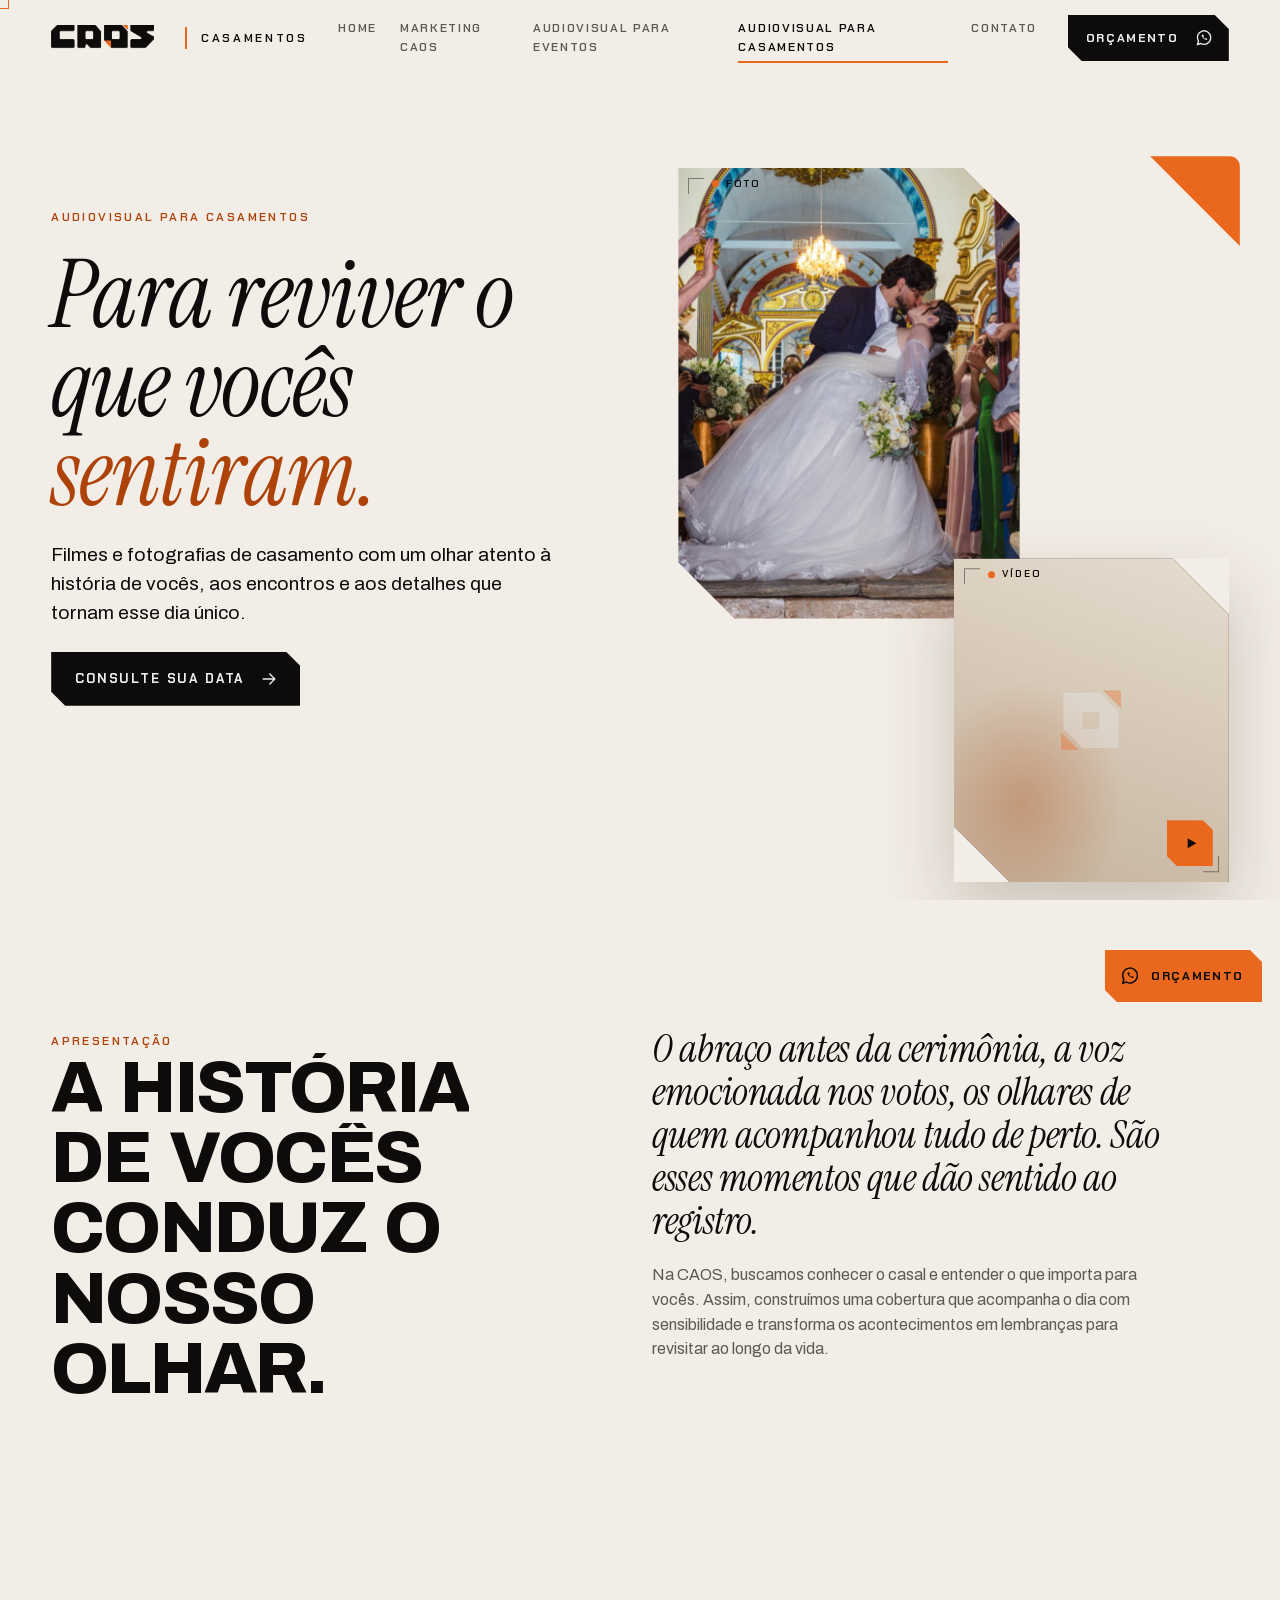
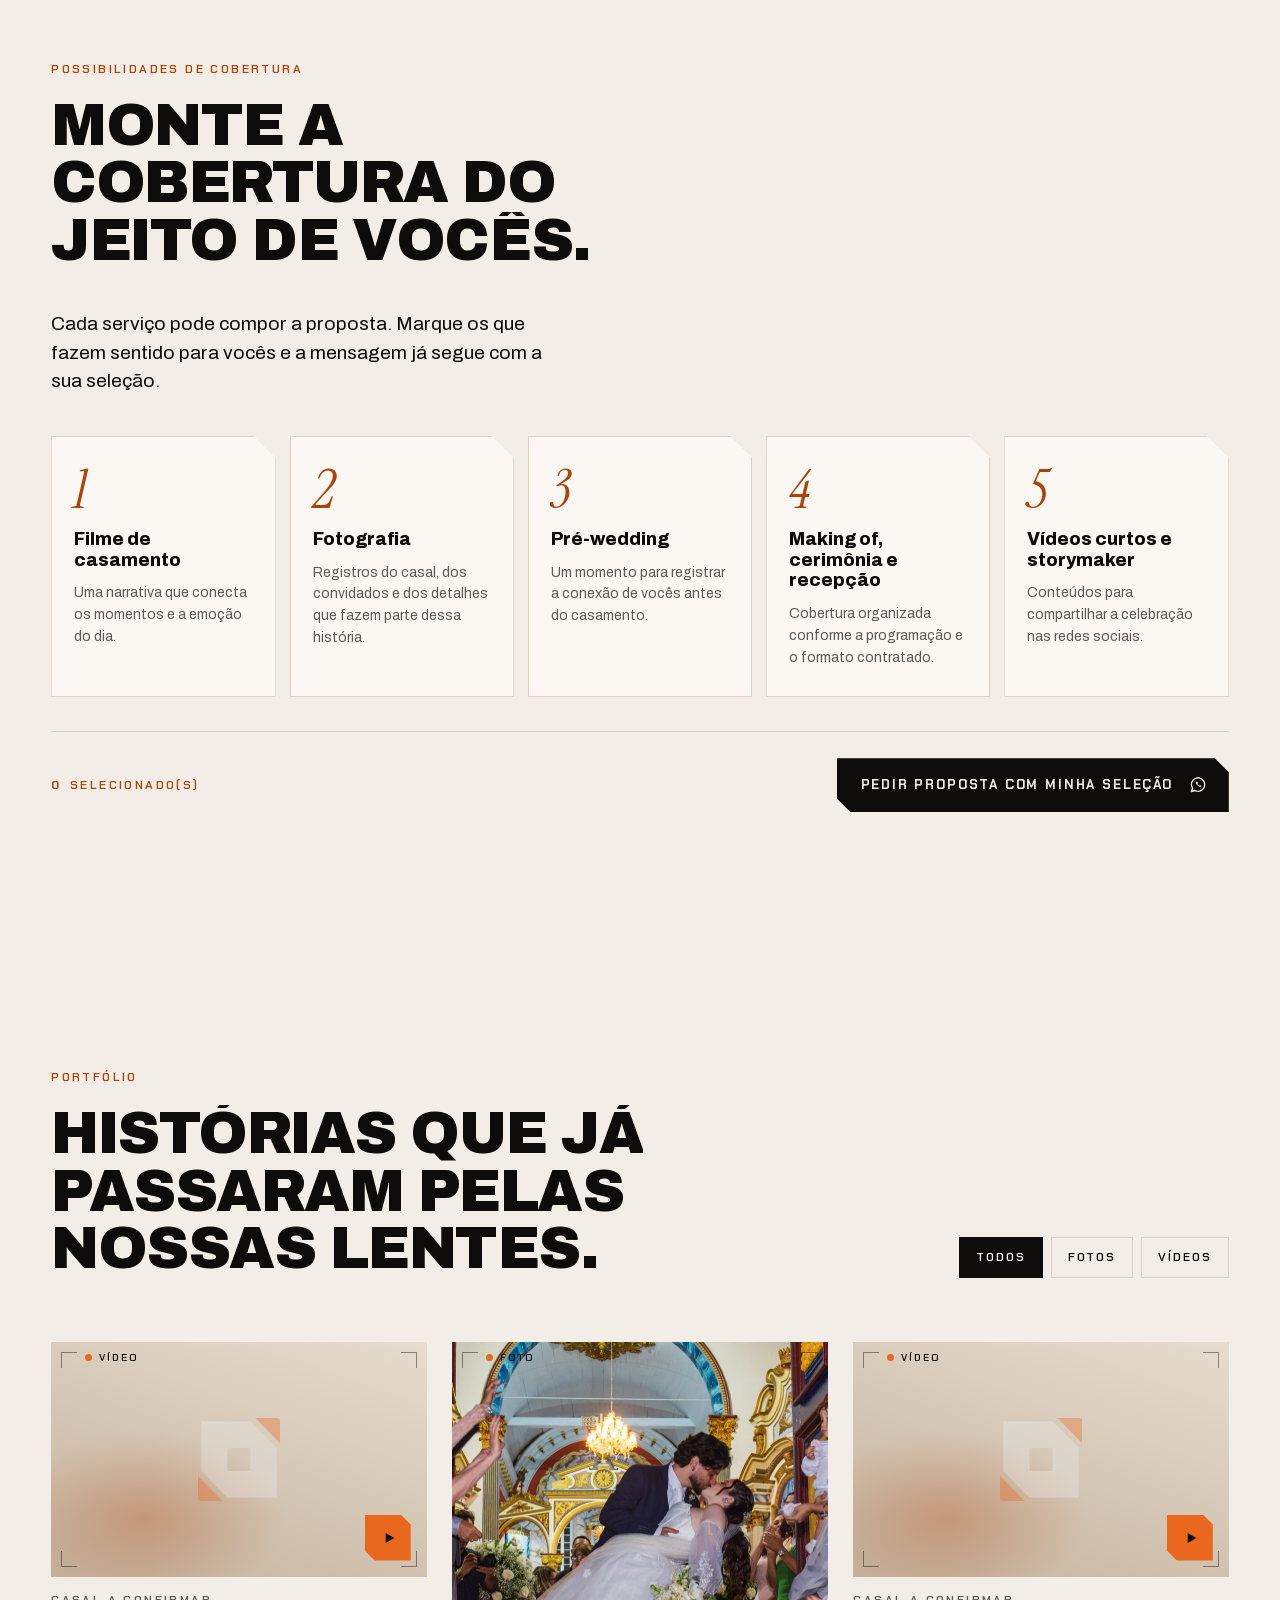
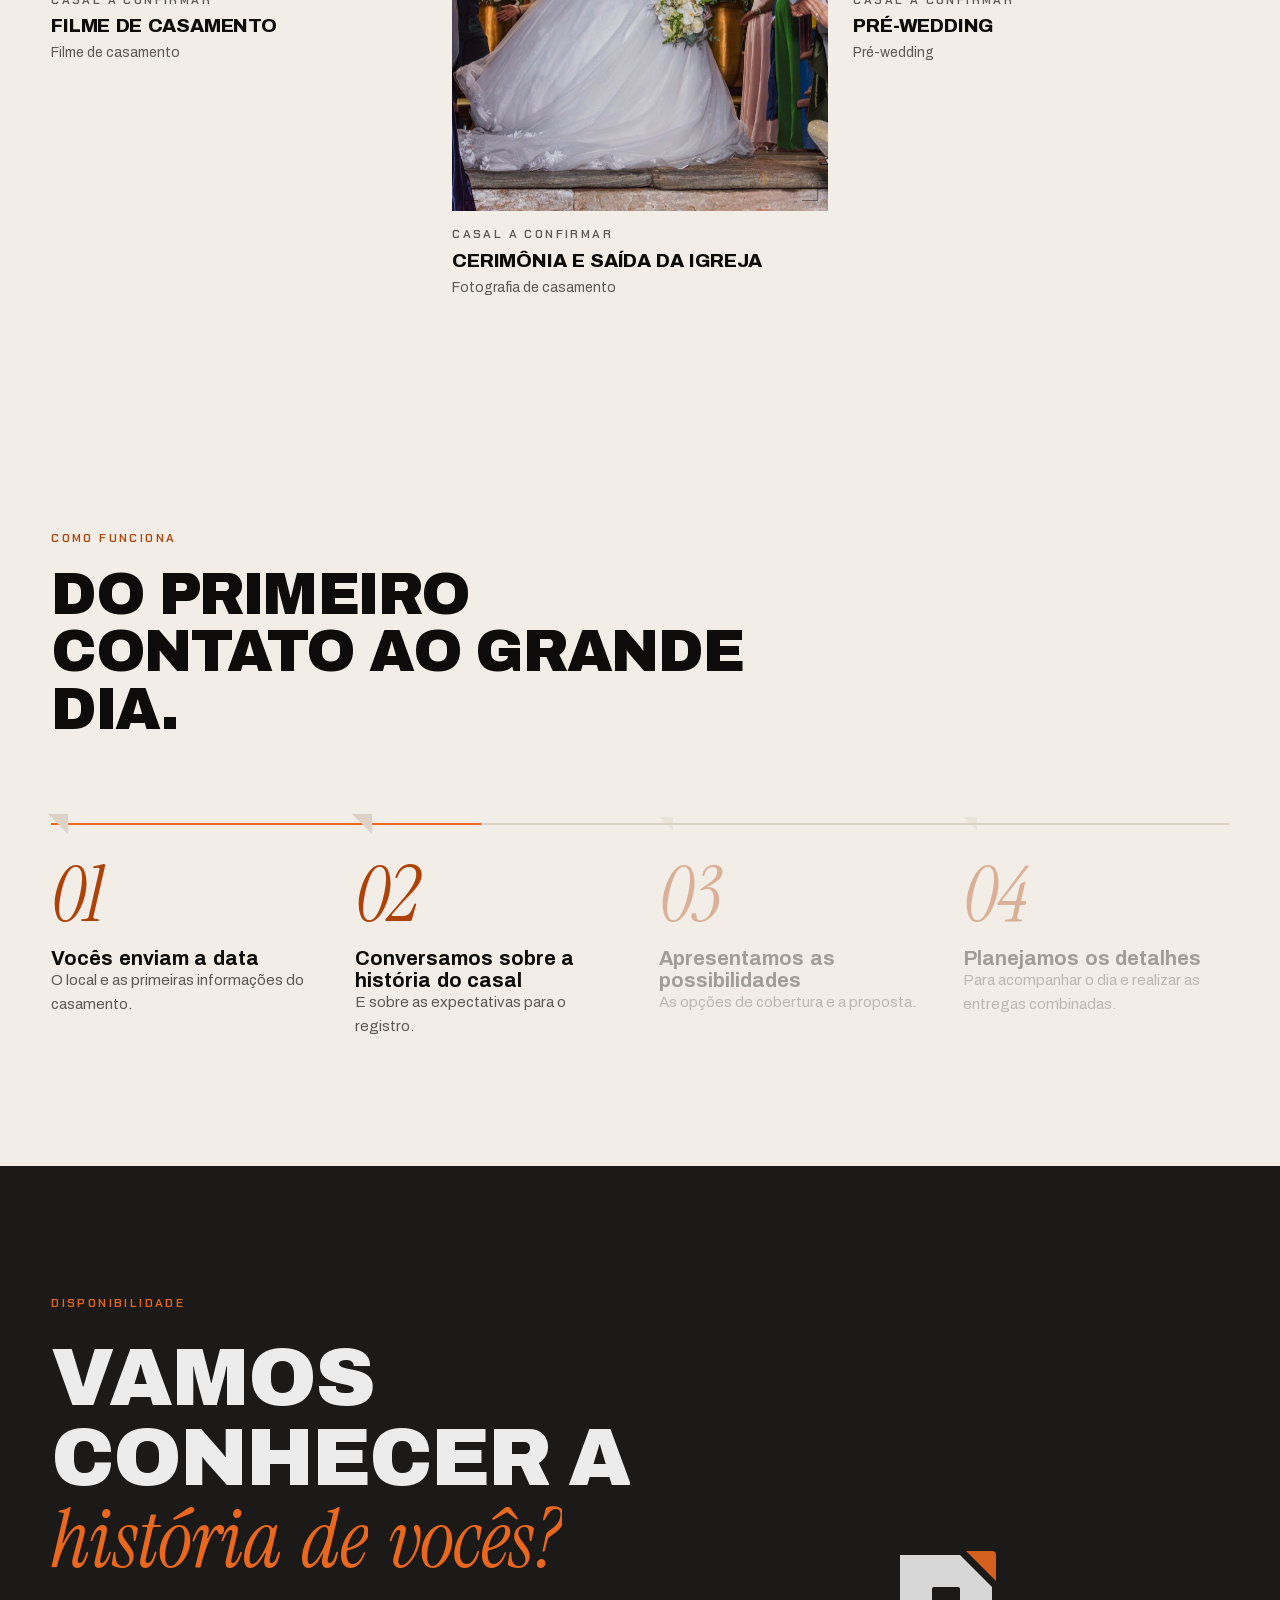
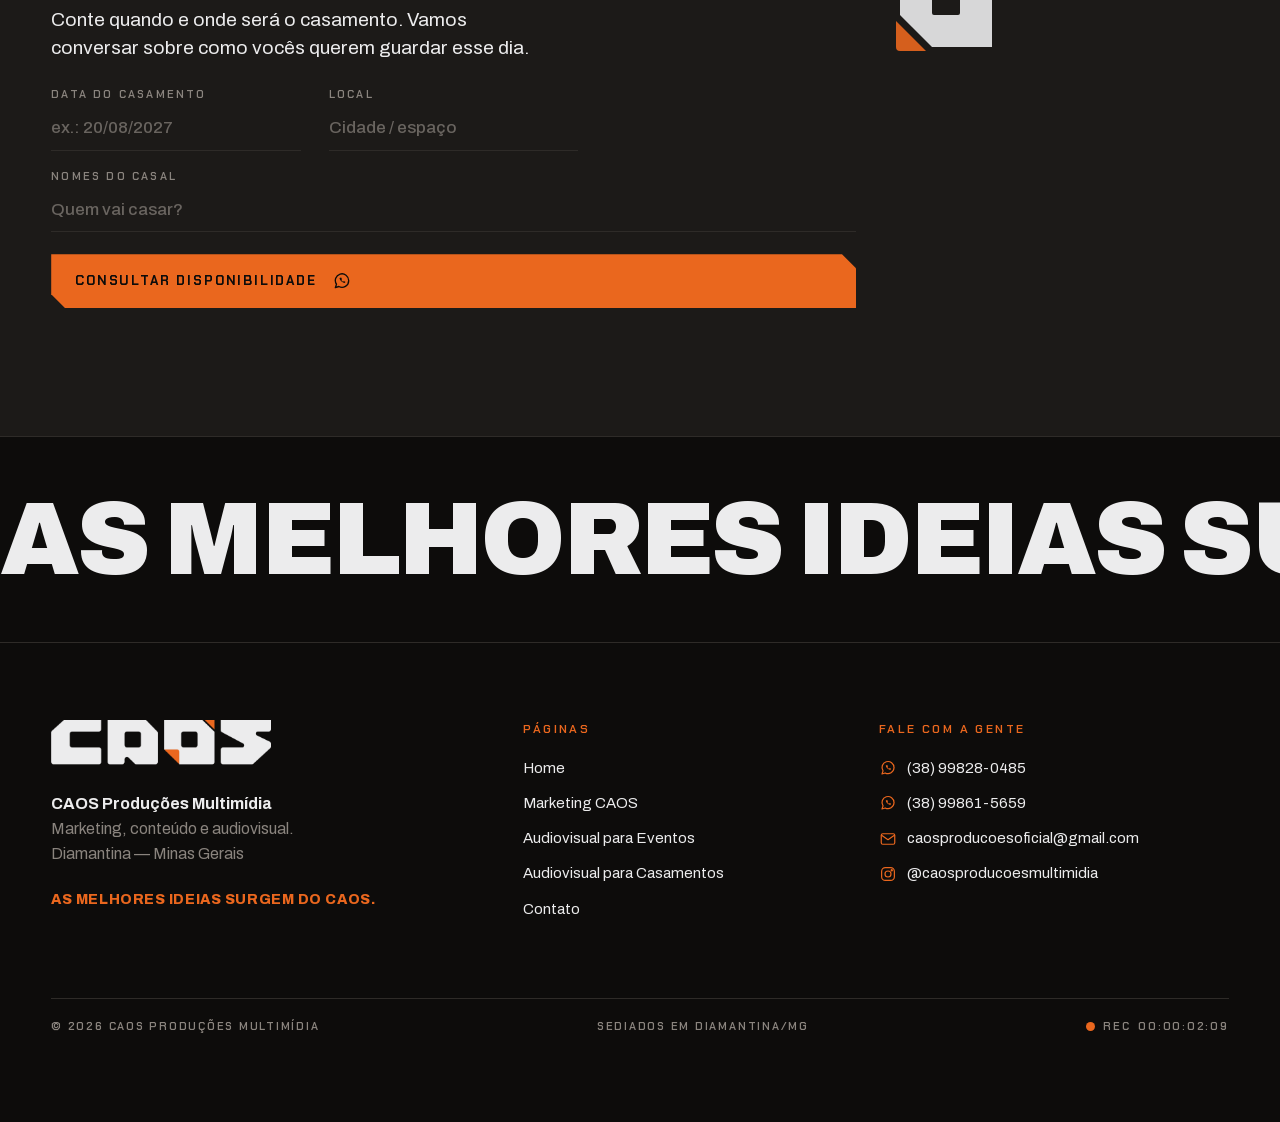
==== commit f9ba0913: "Casamentos: quadros grandes usam a foto da cerimônia como capa Co-Authored-By: Claude Sonnet 5.5 <no" ====
--- a/casamentos/index.html
+++ b/casamentos/index.html
@@ -46,8 +46,8 @@
       <div data-reveal><a class="btn btn--dark" href="#data" data-track="wd_hero_data" data-magnetic ><span class="btn__t">Consulte sua data</span><span class="btn__i"><svg class="ico" viewBox="0 0 24 24" fill="none" stroke="currentColor" stroke-width="1.6" stroke-linecap="round" stroke-linejoin="round" aria-hidden="true"><path d="M5 12h14M13 6l6 6-6 6"/></svg></span></a></div>
     </div>
     <div class="hero--wd__vis" aria-hidden="false">
-      <div class="arch arch--1" data-speed="0.05"><div class="frame frame--arch frame--full" data-v="1" data-tipo="video"><span class="frame__ph"><img src="/assets/img/brand/simbolo.svg" alt="" class="sym" width="100" height="100" loading="lazy"></span><i class="fc tl"></i><i class="fc tr"></i><i class="fc bl"></i><i class="fc br"></i><span class="frame__rec"><b></b>VÍDEO</span><span class="frame__play"><svg class="ico" viewBox="0 0 24 24" fill="none" stroke="currentColor" stroke-width="1.6" stroke-linecap="round" stroke-linejoin="round" aria-hidden="true"><path d="M7 4.5v15l13-7.5Z" fill="currentColor" stroke="none"/></svg></span></div></div>
-      <div class="arch arch--2" data-speed="-0.08"><div class="frame frame--arch frame--full" data-v="1" data-tipo="foto"><img src="/assets/img/portfolio/casamento-saida-igreja.jpg" alt="Cerimônia e saída da igreja · Casal a confirmar" loading="lazy" decoding="async"><i class="fc tl"></i><i class="fc tr"></i><i class="fc bl"></i><i class="fc br"></i><span class="frame__rec"><b></b>FOTO</span></div></div>
+      <div class="arch arch--1" data-speed="0.05"><div class="frame frame--arch frame--full" data-v="1" data-tipo="foto"><img src="/assets/img/portfolio/casamento-saida-igreja.jpg" alt="Cerimônia e saída da igreja · Casal a confirmar" loading="lazy" decoding="async"><i class="fc tl"></i><i class="fc tr"></i><i class="fc bl"></i><i class="fc br"></i><span class="frame__rec"><b></b>FOTO</span></div></div>
+      <div class="arch arch--2" data-speed="-0.08"><div class="frame frame--arch frame--full" data-v="1" data-tipo="video"><span class="frame__ph"><img src="/assets/img/brand/simbolo.svg" alt="" class="sym" width="100" height="100" loading="lazy"></span><i class="fc tl"></i><i class="fc tr"></i><i class="fc bl"></i><i class="fc br"></i><span class="frame__rec"><b></b>VÍDEO</span><span class="frame__play"><svg class="ico" viewBox="0 0 24 24" fill="none" stroke="currentColor" stroke-width="1.6" stroke-linecap="round" stroke-linejoin="round" aria-hidden="true"><path d="M7 4.5v15l13-7.5Z" fill="currentColor" stroke="none"/></svg></span></div></div>
       <i class="dobra"></i>
     </div>
   </div>
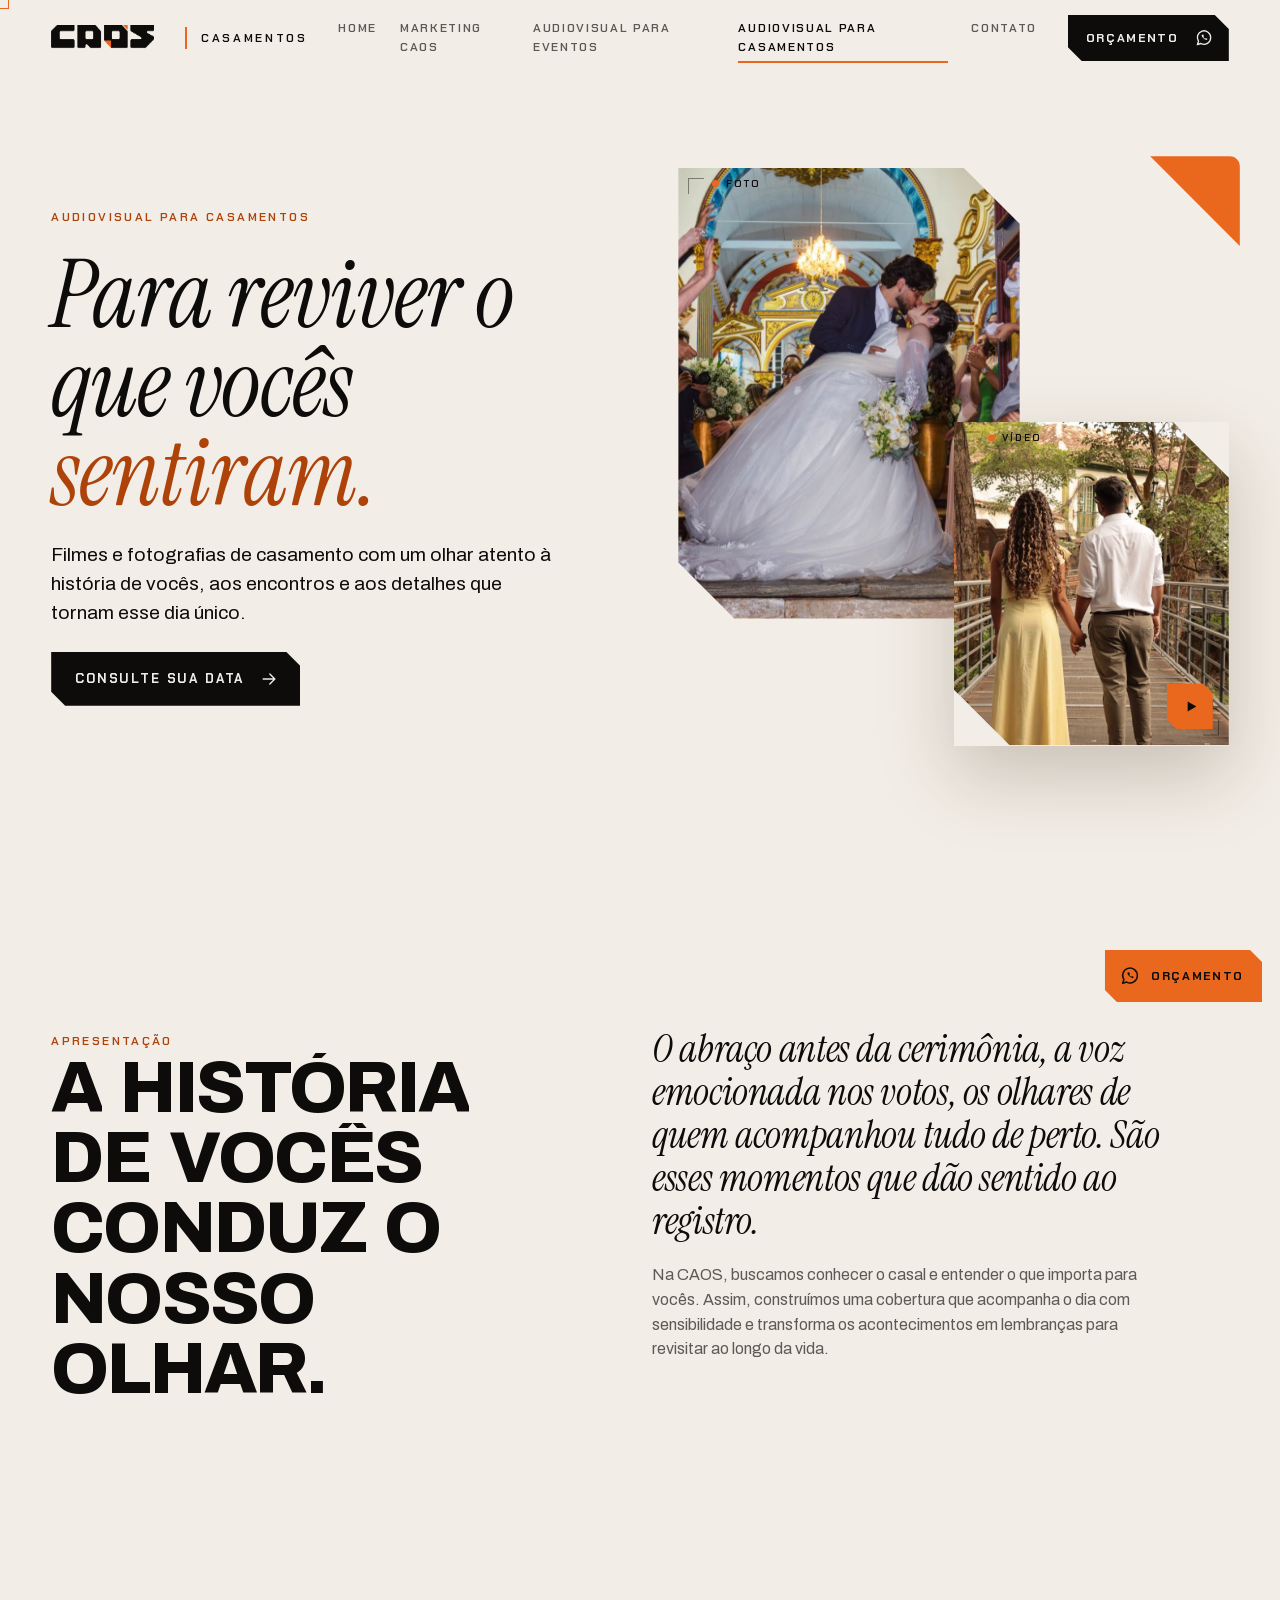
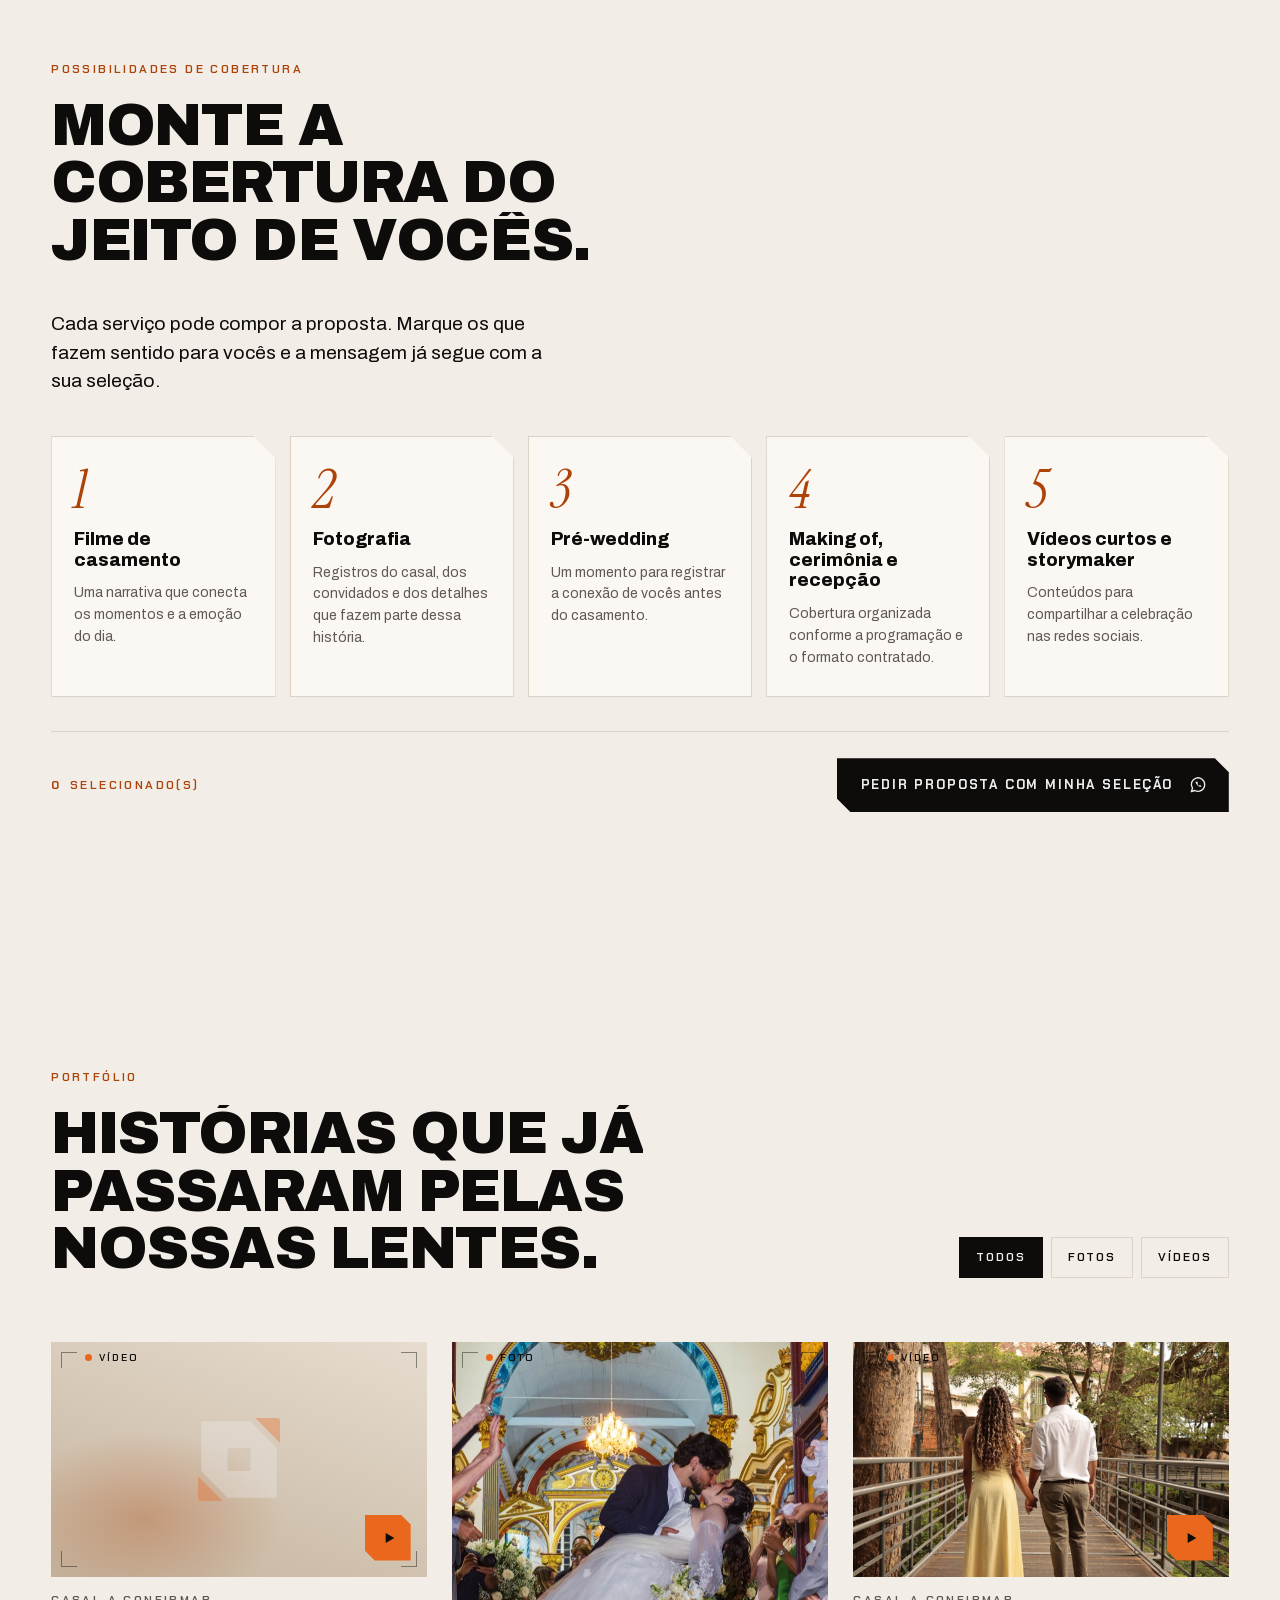
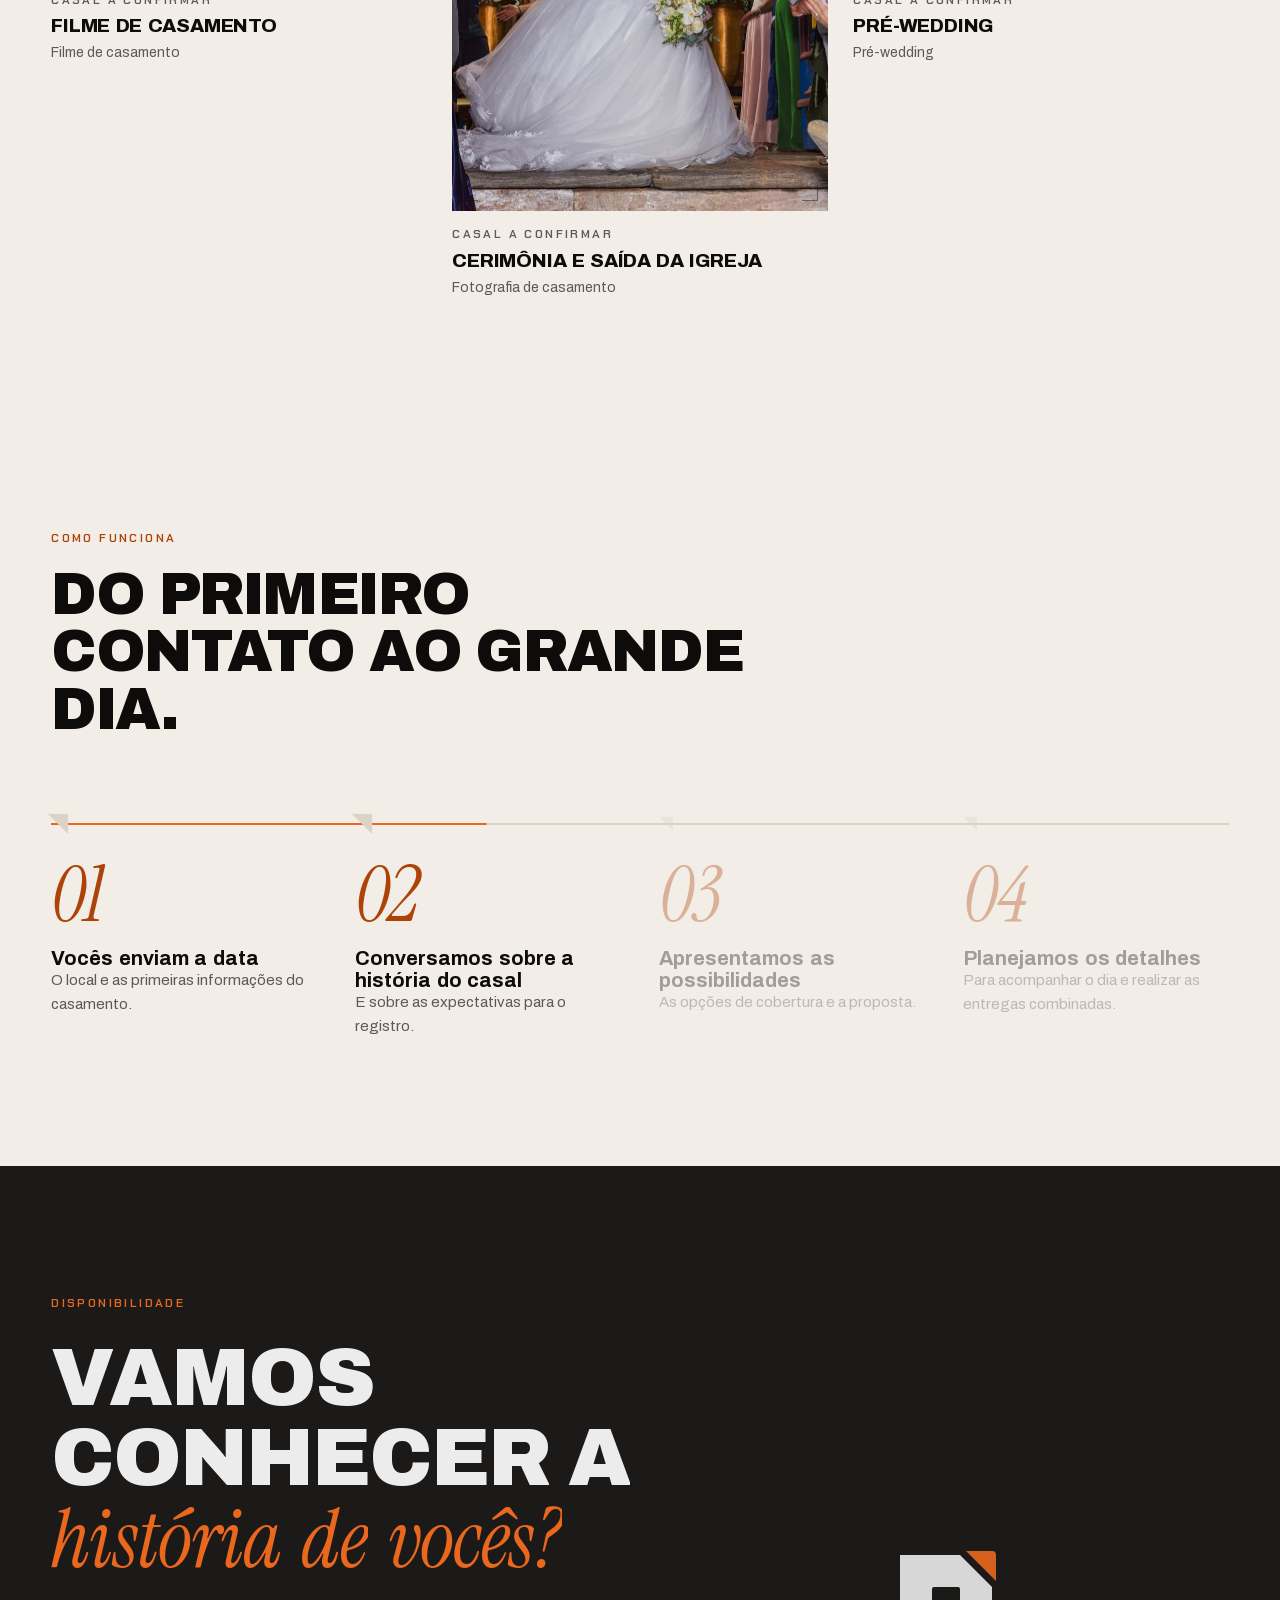
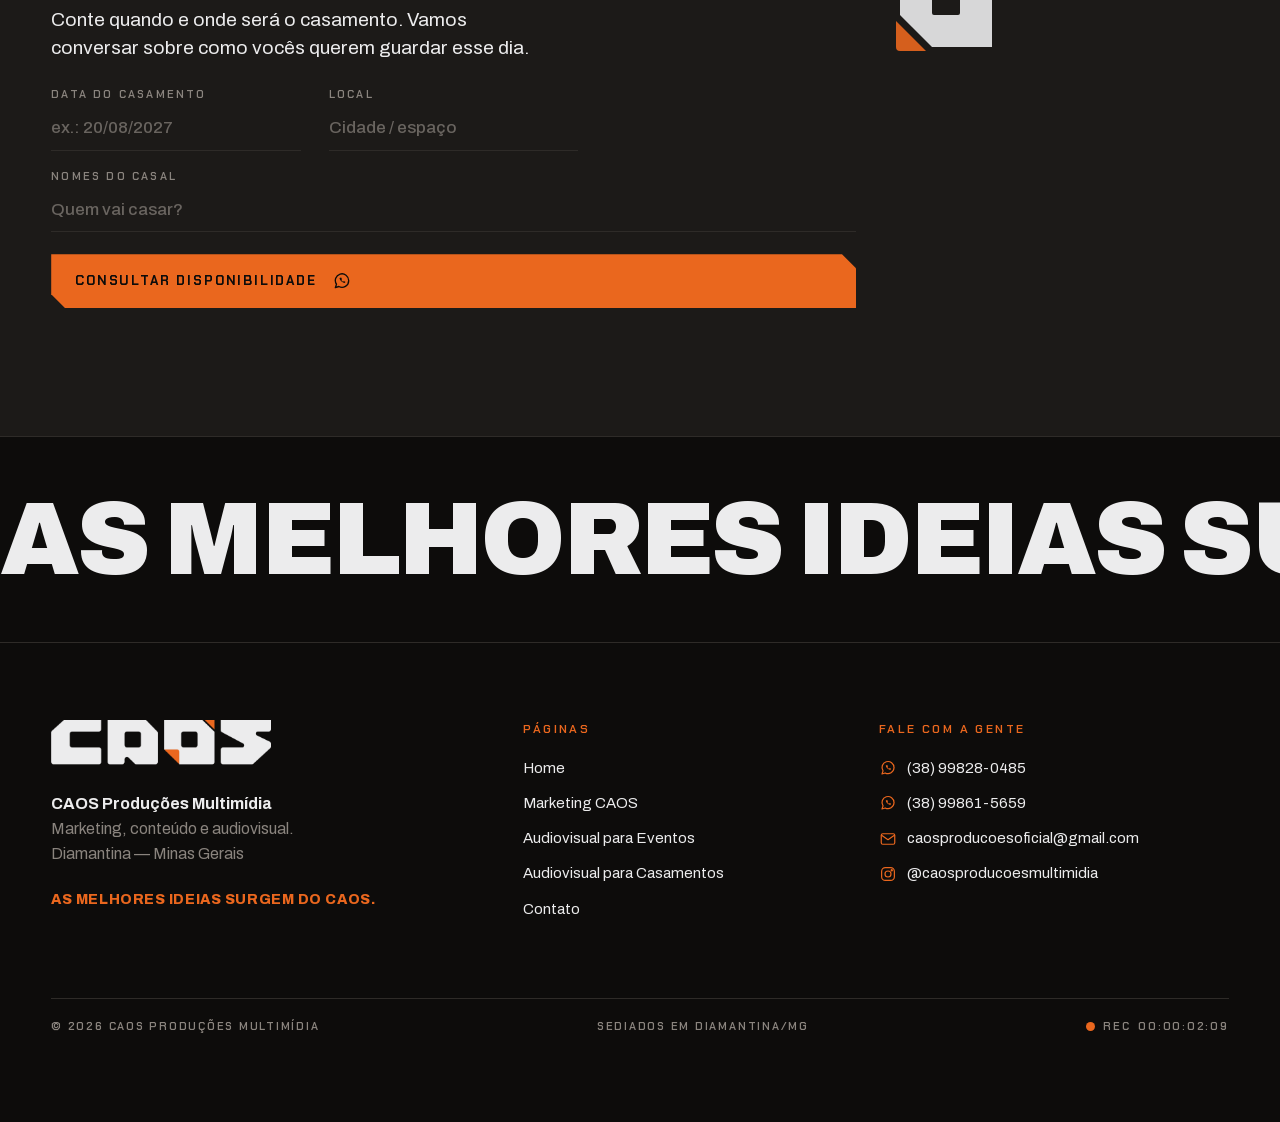
==== commit 545e3a8a: "Casamentos: foto do pré-wedding Co-Authored-By: Claude Sonnet 5.5 <noreply@anthropic.com>" ====
--- a/casamentos/index.html
+++ b/casamentos/index.html
@@ -47,7 +47,7 @@
     </div>
     <div class="hero--wd__vis" aria-hidden="false">
       <div class="arch arch--1" data-speed="0.05"><div class="frame frame--arch frame--full" data-v="1" data-tipo="foto"><img src="/assets/img/portfolio/casamento-saida-igreja.jpg" alt="Cerimônia e saída da igreja · Casal a confirmar" loading="lazy" decoding="async"><i class="fc tl"></i><i class="fc tr"></i><i class="fc bl"></i><i class="fc br"></i><span class="frame__rec"><b></b>FOTO</span></div></div>
-      <div class="arch arch--2" data-speed="-0.08"><div class="frame frame--arch frame--full" data-v="1" data-tipo="video"><span class="frame__ph"><img src="/assets/img/brand/simbolo.svg" alt="" class="sym" width="100" height="100" loading="lazy"></span><i class="fc tl"></i><i class="fc tr"></i><i class="fc bl"></i><i class="fc br"></i><span class="frame__rec"><b></b>VÍDEO</span><span class="frame__play"><svg class="ico" viewBox="0 0 24 24" fill="none" stroke="currentColor" stroke-width="1.6" stroke-linecap="round" stroke-linejoin="round" aria-hidden="true"><path d="M7 4.5v15l13-7.5Z" fill="currentColor" stroke="none"/></svg></span></div></div>
+      <div class="arch arch--2" data-speed="-0.08"><div class="frame frame--arch frame--full" data-v="1" data-tipo="video"><img src="/assets/img/portfolio/casamento-prewedding.jpg" alt="Pré-wedding · Casal a confirmar" loading="lazy" decoding="async"><i class="fc tl"></i><i class="fc tr"></i><i class="fc bl"></i><i class="fc br"></i><span class="frame__rec"><b></b>VÍDEO</span><span class="frame__play"><svg class="ico" viewBox="0 0 24 24" fill="none" stroke="currentColor" stroke-width="1.6" stroke-linecap="round" stroke-linejoin="round" aria-hidden="true"><path d="M7 4.5v15l13-7.5Z" fill="currentColor" stroke="none"/></svg></span></div></div>
       <i class="dobra"></i>
     </div>
   </div>
@@ -75,7 +75,7 @@
   <div class="wrap">
     <div class="shead shead--row"><div class="shead "><span class="lbl" data-reveal>Portfólio</span><h2 class="h2" data-split>Histórias que já passaram pelas nossas lentes.</h2></div><div class="chips" data-chips><button class="chip is-on" data-filter="*" type="button">Todos</button><button class="chip" data-filter="foto" type="button">Fotos</button><button class="chip" data-filter="video" type="button">Vídeos</button></div></div>
     
-    <div class="grid" data-grid><article class="work" data-tipo="video" data-frente="casamentos"><button class="work__open" type="button" data-open="casamento-filme-1" data-cursor="Ver" aria-label="Abrir Filme de casamento"><div class="frame " data-v="1" data-tipo="video"><span class="frame__ph"><img src="/assets/img/brand/simbolo.svg" alt="" class="sym" width="100" height="100" loading="lazy"></span><i class="fc tl"></i><i class="fc tr"></i><i class="fc bl"></i><i class="fc br"></i><span class="frame__rec"><b></b>VÍDEO</span><span class="frame__play"><svg class="ico" viewBox="0 0 24 24" fill="none" stroke="currentColor" stroke-width="1.6" stroke-linecap="round" stroke-linejoin="round" aria-hidden="true"><path d="M7 4.5v15l13-7.5Z" fill="currentColor" stroke="none"/></svg></span></div></button><div class="work__meta"><span class="lbl">Casal a confirmar</span><h3>Filme de casamento</h3><p>Filme de casamento</p></div></article><article class="work" data-tipo="foto" data-frente="casamentos"><button class="work__open" type="button" data-open="casamento-fotos-1" data-cursor="Ver" aria-label="Abrir Cerimônia e saída da igreja"><div class="frame " data-v="1" data-tipo="foto"><img src="/assets/img/portfolio/casamento-saida-igreja.jpg" alt="Cerimônia e saída da igreja · Casal a confirmar" loading="lazy" decoding="async"><i class="fc tl"></i><i class="fc tr"></i><i class="fc bl"></i><i class="fc br"></i><span class="frame__rec"><b></b>FOTO</span></div></button><div class="work__meta"><span class="lbl">Casal a confirmar</span><h3>Cerimônia e saída da igreja</h3><p>Fotografia de casamento</p></div></article><article class="work" data-tipo="video" data-frente="casamentos"><button class="work__open" type="button" data-open="casamento-prewedding" data-cursor="Ver" aria-label="Abrir Pré-wedding"><div class="frame " data-v="1" data-tipo="video"><span class="frame__ph"><img src="/assets/img/brand/simbolo.svg" alt="" class="sym" width="100" height="100" loading="lazy"></span><i class="fc tl"></i><i class="fc tr"></i><i class="fc bl"></i><i class="fc br"></i><span class="frame__rec"><b></b>VÍDEO</span><span class="frame__play"><svg class="ico" viewBox="0 0 24 24" fill="none" stroke="currentColor" stroke-width="1.6" stroke-linecap="round" stroke-linejoin="round" aria-hidden="true"><path d="M7 4.5v15l13-7.5Z" fill="currentColor" stroke="none"/></svg></span></div></button><div class="work__meta"><span class="lbl">Casal a confirmar</span><h3>Pré-wedding</h3><p>Pré-wedding</p></div></article></div>
+    <div class="grid" data-grid><article class="work" data-tipo="video" data-frente="casamentos"><button class="work__open" type="button" data-open="casamento-filme-1" data-cursor="Ver" aria-label="Abrir Filme de casamento"><div class="frame " data-v="1" data-tipo="video"><span class="frame__ph"><img src="/assets/img/brand/simbolo.svg" alt="" class="sym" width="100" height="100" loading="lazy"></span><i class="fc tl"></i><i class="fc tr"></i><i class="fc bl"></i><i class="fc br"></i><span class="frame__rec"><b></b>VÍDEO</span><span class="frame__play"><svg class="ico" viewBox="0 0 24 24" fill="none" stroke="currentColor" stroke-width="1.6" stroke-linecap="round" stroke-linejoin="round" aria-hidden="true"><path d="M7 4.5v15l13-7.5Z" fill="currentColor" stroke="none"/></svg></span></div></button><div class="work__meta"><span class="lbl">Casal a confirmar</span><h3>Filme de casamento</h3><p>Filme de casamento</p></div></article><article class="work" data-tipo="foto" data-frente="casamentos"><button class="work__open" type="button" data-open="casamento-fotos-1" data-cursor="Ver" aria-label="Abrir Cerimônia e saída da igreja"><div class="frame " data-v="1" data-tipo="foto"><img src="/assets/img/portfolio/casamento-saida-igreja.jpg" alt="Cerimônia e saída da igreja · Casal a confirmar" loading="lazy" decoding="async"><i class="fc tl"></i><i class="fc tr"></i><i class="fc bl"></i><i class="fc br"></i><span class="frame__rec"><b></b>FOTO</span></div></button><div class="work__meta"><span class="lbl">Casal a confirmar</span><h3>Cerimônia e saída da igreja</h3><p>Fotografia de casamento</p></div></article><article class="work" data-tipo="video" data-frente="casamentos"><button class="work__open" type="button" data-open="casamento-prewedding" data-cursor="Ver" aria-label="Abrir Pré-wedding"><div class="frame " data-v="1" data-tipo="video"><img src="/assets/img/portfolio/casamento-prewedding.jpg" alt="Pré-wedding · Casal a confirmar" loading="lazy" decoding="async"><i class="fc tl"></i><i class="fc tr"></i><i class="fc bl"></i><i class="fc br"></i><span class="frame__rec"><b></b>VÍDEO</span><span class="frame__play"><svg class="ico" viewBox="0 0 24 24" fill="none" stroke="currentColor" stroke-width="1.6" stroke-linecap="round" stroke-linejoin="round" aria-hidden="true"><path d="M7 4.5v15l13-7.5Z" fill="currentColor" stroke="none"/></svg></span></div></button><div class="work__meta"><span class="lbl">Casal a confirmar</span><h3>Pré-wedding</h3><p>Pré-wedding</p></div></article></div>
   </div>
 </section>
 
@@ -128,7 +128,7 @@
   <button class="lightbox__nav prev" type="button" data-prev aria-label="Anterior"><svg class="ico" viewBox="0 0 24 24" fill="none" stroke="currentColor" stroke-width="1.6" stroke-linecap="round" stroke-linejoin="round" aria-hidden="true"><path d="M5 12h14M13 6l6 6-6 6"/></svg></button>
   <button class="lightbox__nav next" type="button" data-next aria-label="Próximo"><svg class="ico" viewBox="0 0 24 24" fill="none" stroke="currentColor" stroke-width="1.6" stroke-linecap="round" stroke-linejoin="round" aria-hidden="true"><path d="M5 12h14M13 6l6 6-6 6"/></svg></button>
 </div>
-<script type="application/json" id="works-data">{"aftermovie-evento": {"id": "aftermovie-evento", "frente": "eventos", "tipo": "video", "titulo": "Aftermovie de evento", "cliente": "Cliente a confirmar", "servico": "Filme do evento", "descricao": "Os principais acontecimentos e a atmosfera do evento em um só filme.", "capa": "", "youtube": "", "destaque": true}, "evento-corporativo": {"id": "evento-corporativo", "frente": "eventos", "tipo": "foto", "titulo": "Cobertura fotográfica", "cliente": "Cliente a confirmar", "servico": "Fotografia de evento", "descricao": "Público, atrações, estrutura e bastidores em uma galeria completa.", "capa": "", "destaque": true}, "evento-storymaker": {"id": "evento-storymaker", "frente": "eventos", "tipo": "video", "titulo": "Storymaker em tempo real", "cliente": "Cliente a confirmar", "servico": "Storymaker", "descricao": "Captação, edição e publicação durante o evento.", "capa": ""}, "casamento-filme-1": {"id": "casamento-filme-1", "frente": "casamentos", "tipo": "video", "titulo": "Filme de casamento", "cliente": "Casal a confirmar", "servico": "Filme de casamento", "descricao": "Uma narrativa que conecta os momentos e a emoção do dia.", "capa": "", "destaque": true}, "casamento-fotos-1": {"id": "casamento-fotos-1", "frente": "casamentos", "tipo": "foto", "titulo": "Cerimônia e saída da igreja", "cliente": "Casal a confirmar", "servico": "Fotografia de casamento", "descricao": "O casal, os convidados e os detalhes da história de vocês.", "capa": "/assets/img/portfolio/casamento-saida-igreja.jpg"}, "casamento-prewedding": {"id": "casamento-prewedding", "frente": "casamentos", "tipo": "video", "titulo": "Pré-wedding", "cliente": "Casal a confirmar", "servico": "Pré-wedding", "descricao": "A conexão de vocês registrada antes do grande dia.", "capa": ""}, "marketing-case-1": {"id": "marketing-case-1", "frente": "marketing", "tipo": "instagram", "titulo": "Gestão de redes sociais", "cliente": "Clientes CAOS", "servico": "Gestão de redes sociais", "descricao": "Planejamento de conteúdo, artes, vídeos e publicações para o Instagram de cada cliente.", "capa": "/assets/img/portfolio/insta-gestao-redes.jpg", "destaque": true}, "marketing-video-1": {"id": "marketing-video-1", "frente": "marketing", "tipo": "video", "titulo": "Vídeo institucional", "cliente": "Sertaneja", "servico": "Produção de fotos e vídeos", "descricao": "Apresentando produtos, equipe e estrutura com qualidade profissional.", "capa": "/assets/img/portfolio/institucional-sertaneja.jpg", "destaque": true}, "marketing-campanha-1": {"id": "marketing-campanha-1", "frente": "marketing", "tipo": "foto", "titulo": "Campanha de lançamento", "cliente": "Cliente a confirmar", "servico": "Campanhas e ações de comunicação", "descricao": "Conceito, planejamento e materiais para uma data comercial.", "capa": ""}}</script>
+<script type="application/json" id="works-data">{"aftermovie-evento": {"id": "aftermovie-evento", "frente": "eventos", "tipo": "video", "titulo": "Aftermovie de evento", "cliente": "Cliente a confirmar", "servico": "Filme do evento", "descricao": "Os principais acontecimentos e a atmosfera do evento em um só filme.", "capa": "", "youtube": "", "destaque": true}, "evento-corporativo": {"id": "evento-corporativo", "frente": "eventos", "tipo": "foto", "titulo": "Cobertura fotográfica", "cliente": "Cliente a confirmar", "servico": "Fotografia de evento", "descricao": "Público, atrações, estrutura e bastidores em uma galeria completa.", "capa": "", "destaque": true}, "evento-storymaker": {"id": "evento-storymaker", "frente": "eventos", "tipo": "video", "titulo": "Storymaker em tempo real", "cliente": "Cliente a confirmar", "servico": "Storymaker", "descricao": "Captação, edição e publicação durante o evento.", "capa": ""}, "casamento-filme-1": {"id": "casamento-filme-1", "frente": "casamentos", "tipo": "video", "titulo": "Filme de casamento", "cliente": "Casal a confirmar", "servico": "Filme de casamento", "descricao": "Uma narrativa que conecta os momentos e a emoção do dia.", "capa": "", "destaque": true}, "casamento-fotos-1": {"id": "casamento-fotos-1", "frente": "casamentos", "tipo": "foto", "titulo": "Cerimônia e saída da igreja", "cliente": "Casal a confirmar", "servico": "Fotografia de casamento", "descricao": "O casal, os convidados e os detalhes da história de vocês.", "capa": "/assets/img/portfolio/casamento-saida-igreja.jpg"}, "casamento-prewedding": {"id": "casamento-prewedding", "frente": "casamentos", "tipo": "video", "titulo": "Pré-wedding", "cliente": "Casal a confirmar", "servico": "Pré-wedding", "descricao": "A conexão de vocês registrada antes do grande dia.", "capa": "/assets/img/portfolio/casamento-prewedding.jpg"}, "marketing-case-1": {"id": "marketing-case-1", "frente": "marketing", "tipo": "instagram", "titulo": "Gestão de redes sociais", "cliente": "Clientes CAOS", "servico": "Gestão de redes sociais", "descricao": "Planejamento de conteúdo, artes, vídeos e publicações para o Instagram de cada cliente.", "capa": "/assets/img/portfolio/insta-gestao-redes.jpg", "destaque": true}, "marketing-video-1": {"id": "marketing-video-1", "frente": "marketing", "tipo": "video", "titulo": "Vídeo institucional", "cliente": "Sertaneja", "servico": "Produção de fotos e vídeos", "descricao": "Apresentando produtos, equipe e estrutura com qualidade profissional.", "capa": "/assets/img/portfolio/institucional-sertaneja.jpg", "destaque": true}, "marketing-campanha-1": {"id": "marketing-campanha-1", "frente": "marketing", "tipo": "foto", "titulo": "Campanha de lançamento", "cliente": "Cliente a confirmar", "servico": "Campanhas e ações de comunicação", "descricao": "Conceito, planejamento e materiais para uma data comercial.", "capa": ""}}</script>
 <script>window.__CAOS_ANALYTICS={"ga4": "", "pixel": ""};</script>
 <script src="/assets/js/lenis.min.js" defer></script>
 <script src="/assets/js/app.js?v=1793987584" defer></script>
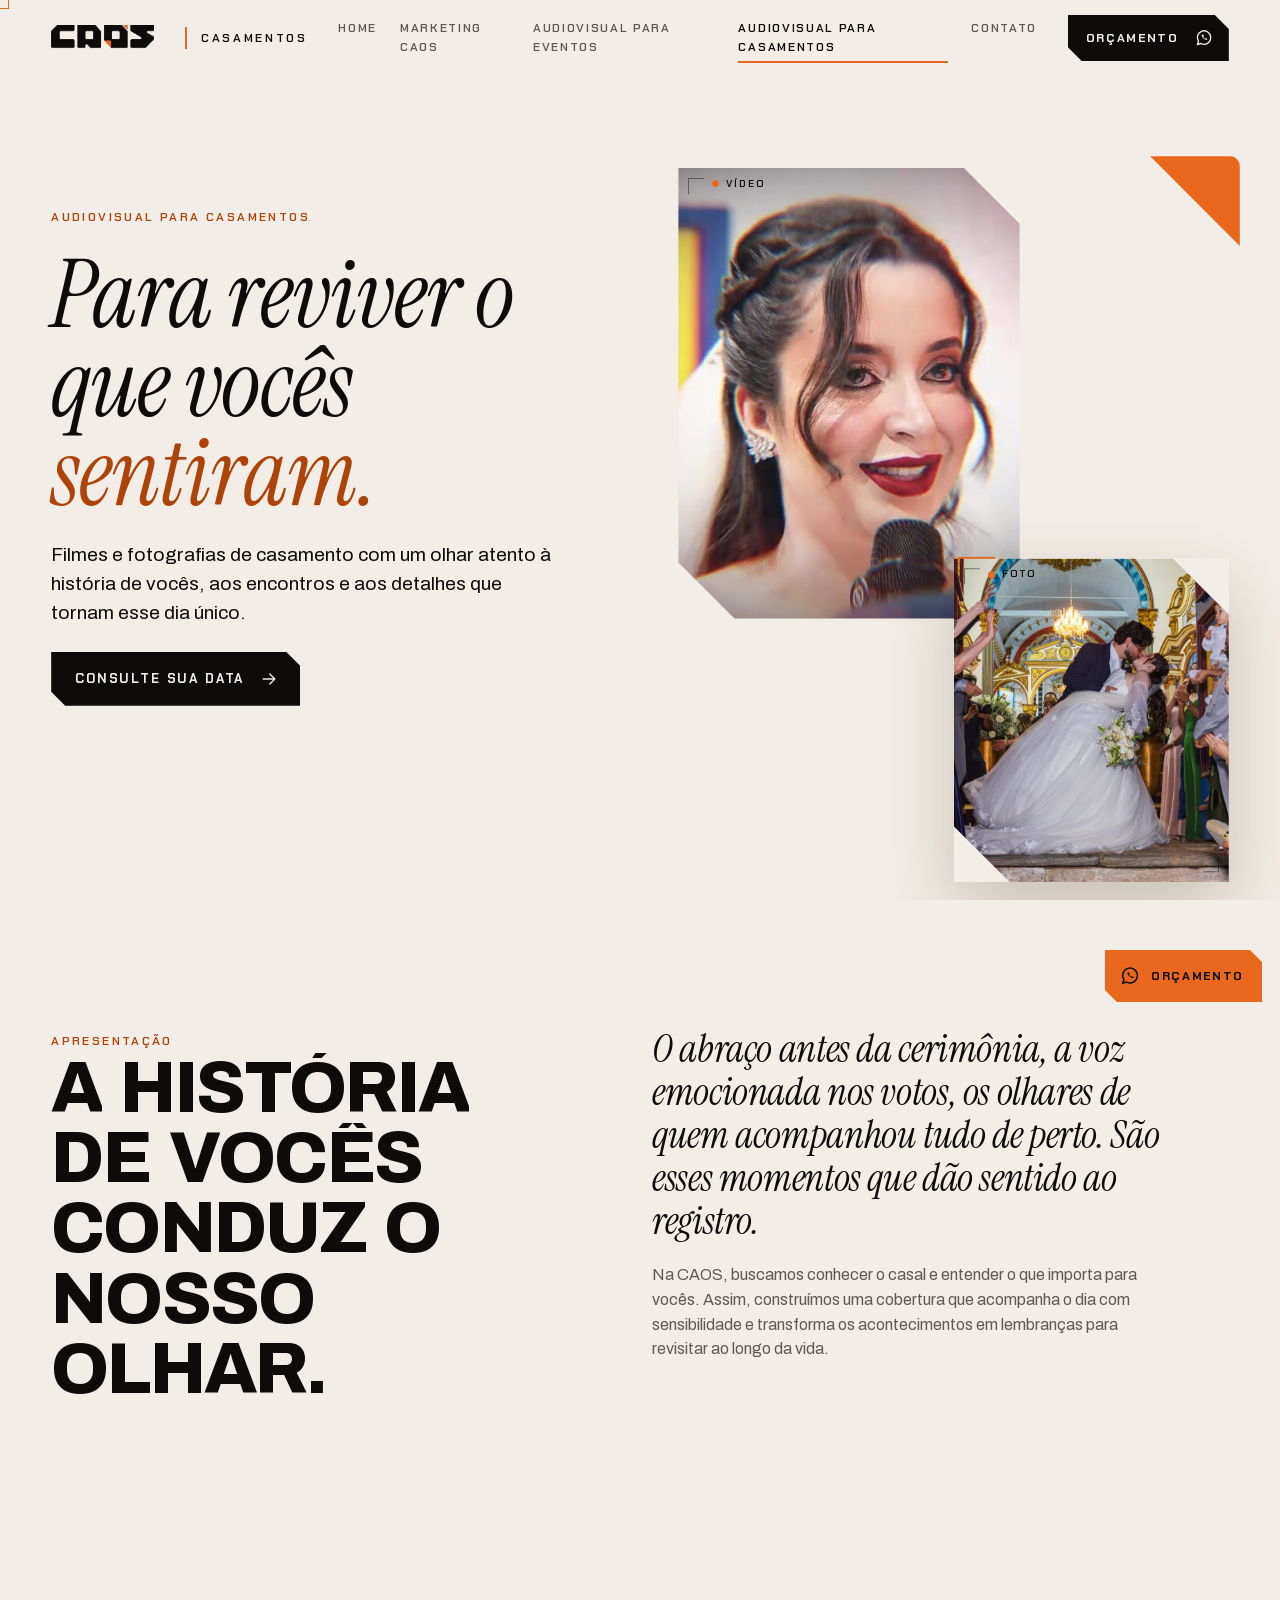
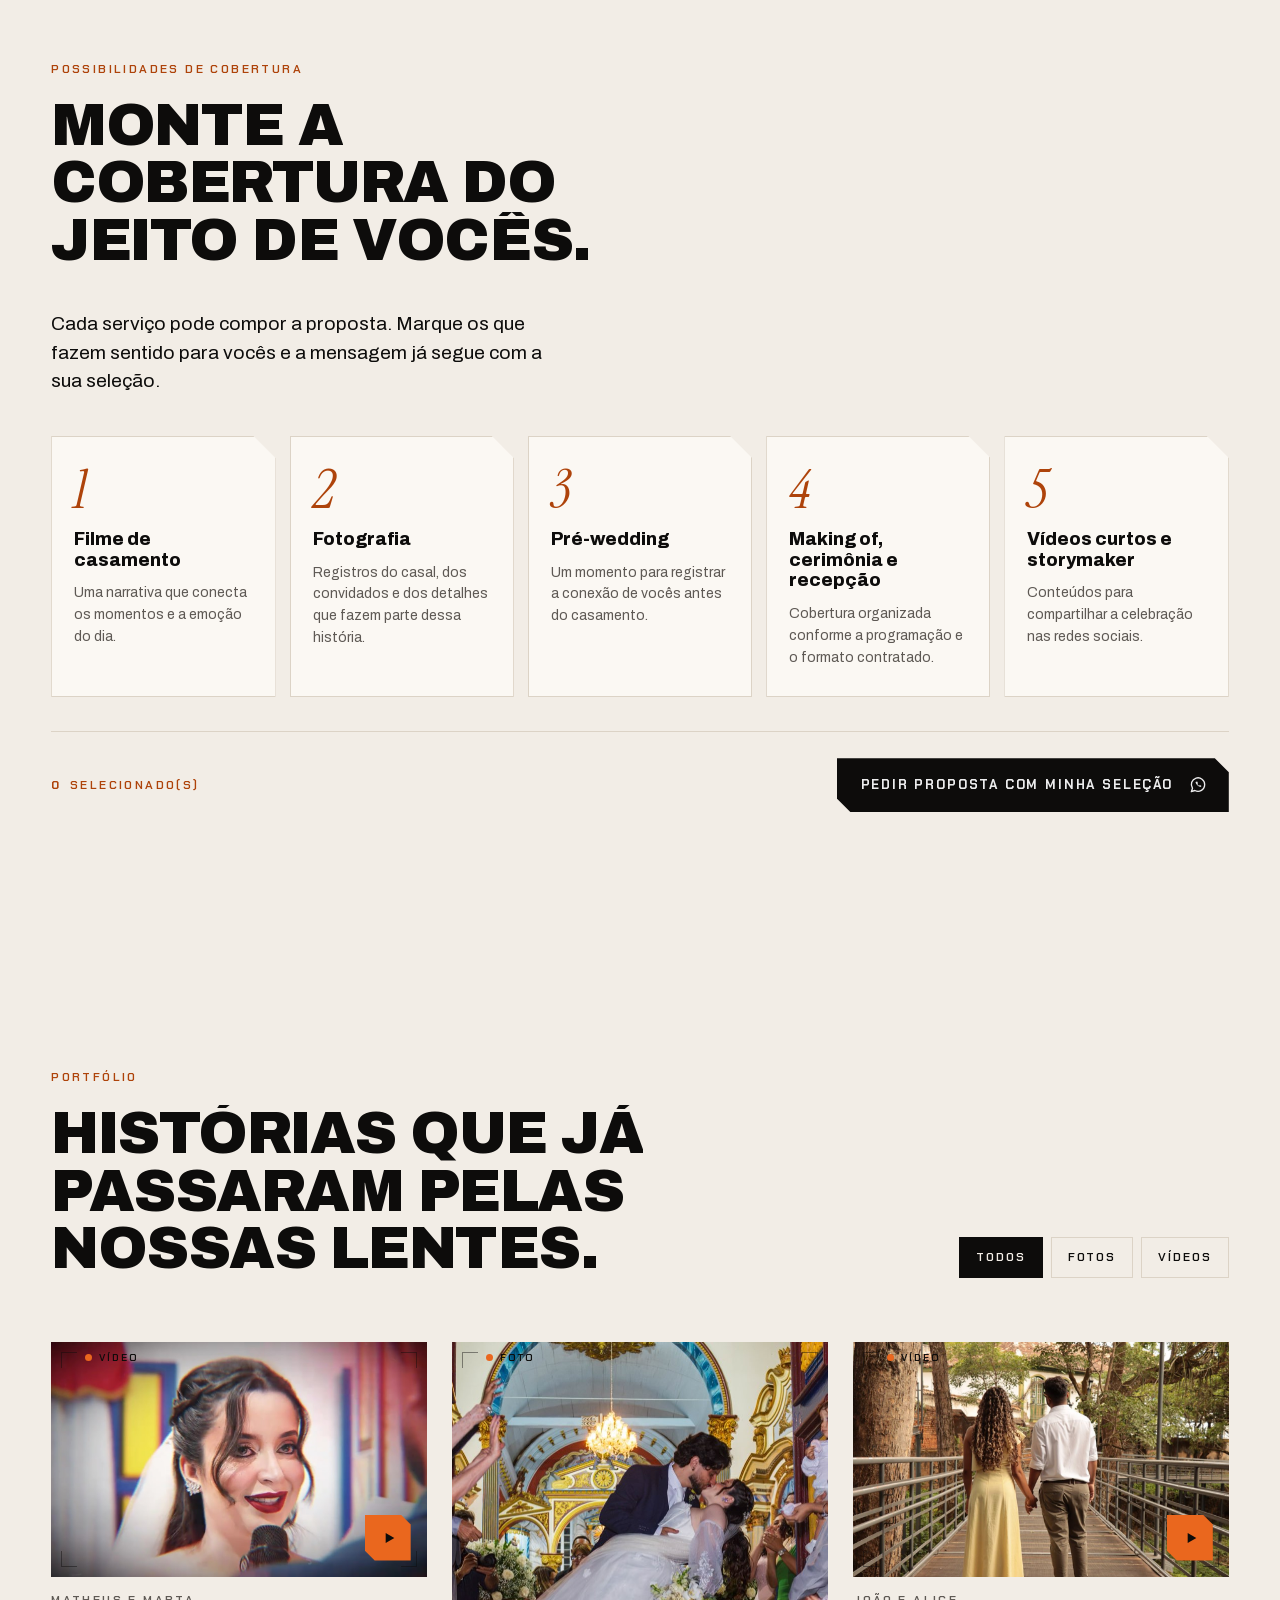
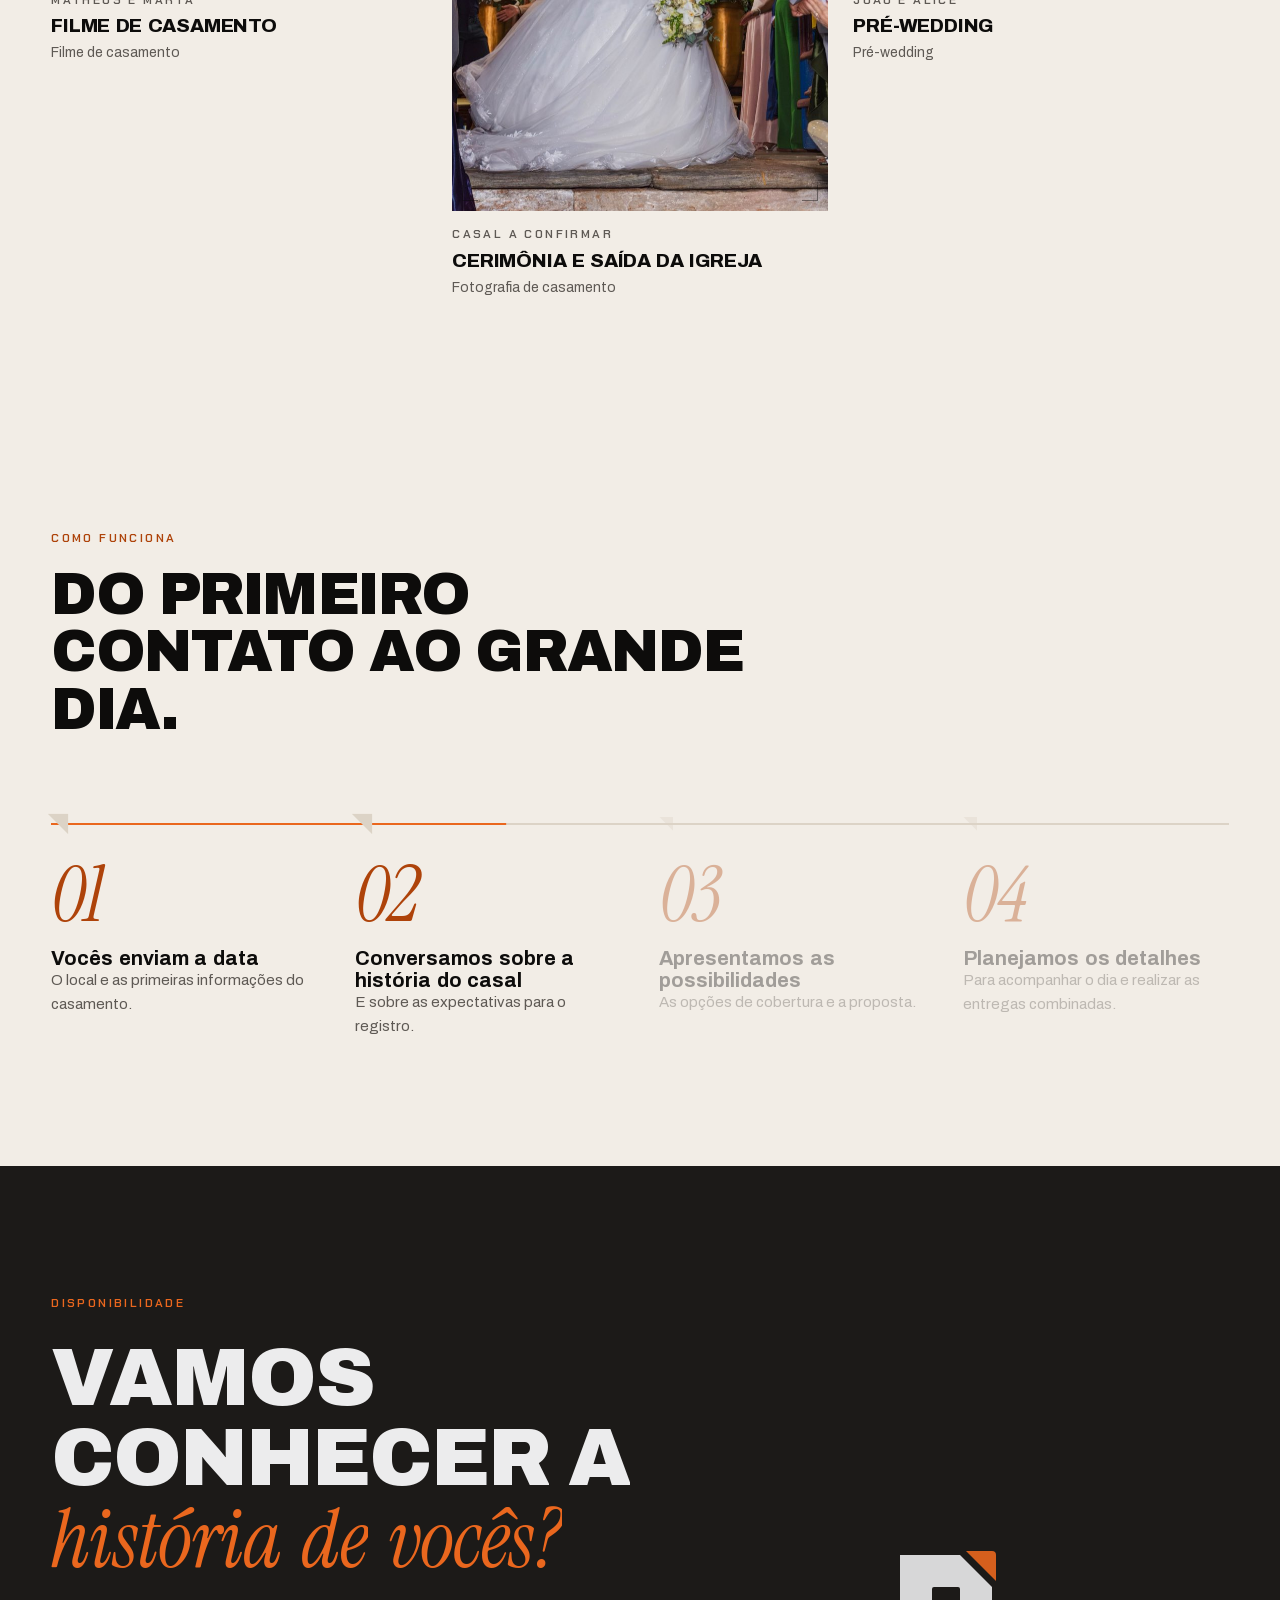
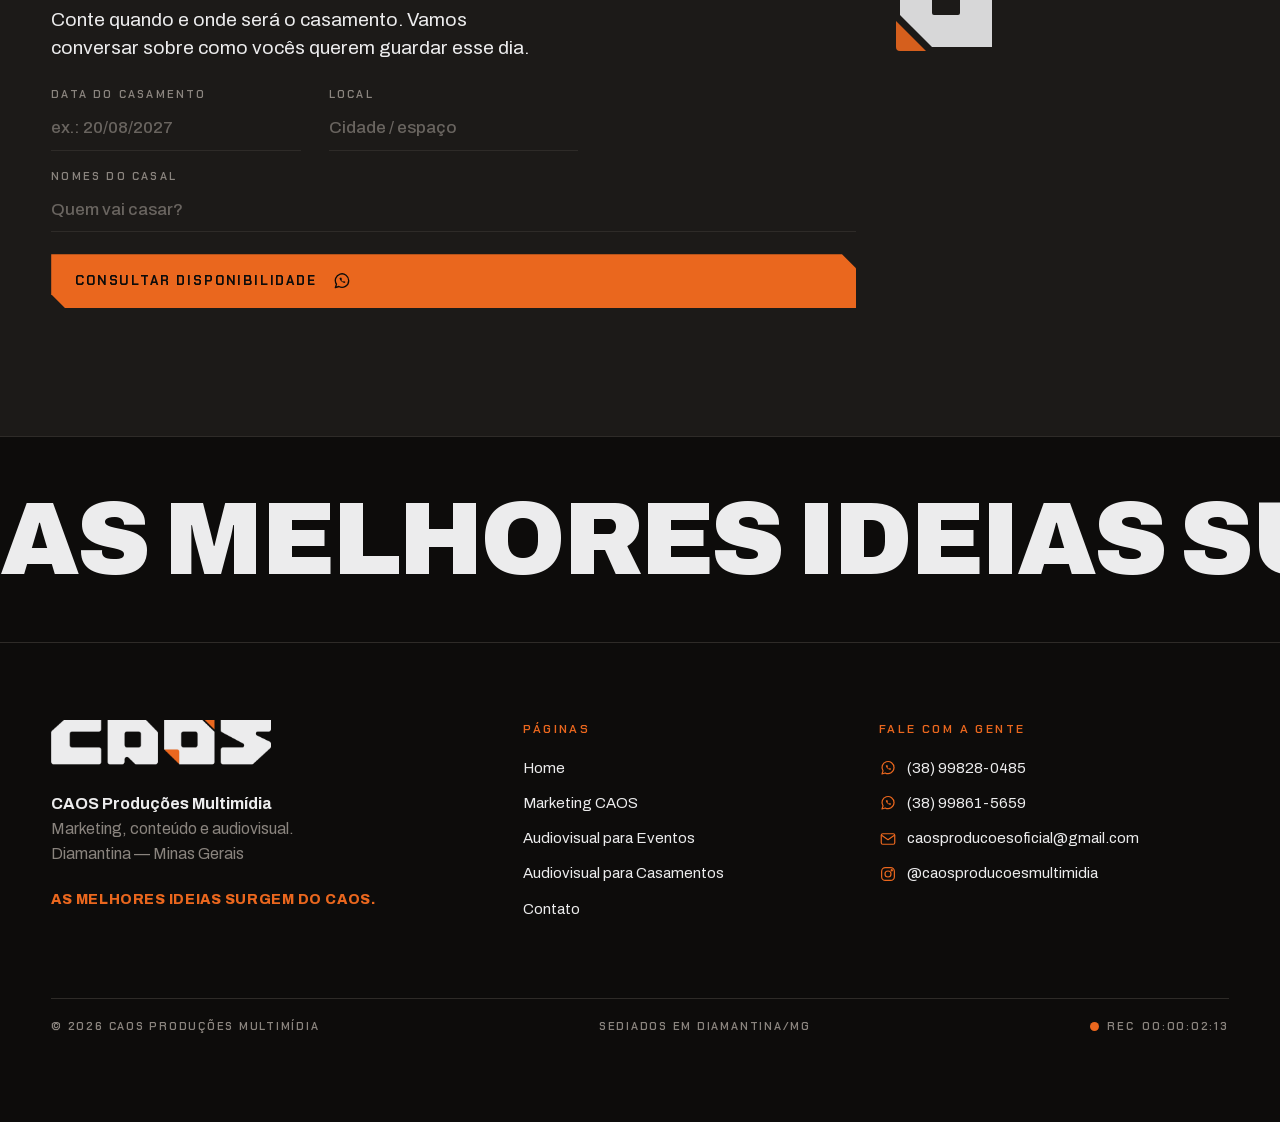
==== commit 4ab6cd21: "Portfólio: vídeos do YouTube (Sertaneja, Sertão Diamante, Matheus e Marta, João e Alice, FAD) e capa" ====
--- a/casamentos/index.html
+++ b/casamentos/index.html
@@ -46,8 +46,8 @@
       <div data-reveal><a class="btn btn--dark" href="#data" data-track="wd_hero_data" data-magnetic ><span class="btn__t">Consulte sua data</span><span class="btn__i"><svg class="ico" viewBox="0 0 24 24" fill="none" stroke="currentColor" stroke-width="1.6" stroke-linecap="round" stroke-linejoin="round" aria-hidden="true"><path d="M5 12h14M13 6l6 6-6 6"/></svg></span></a></div>
     </div>
     <div class="hero--wd__vis" aria-hidden="false">
-      <div class="arch arch--1" data-speed="0.05"><div class="frame frame--arch frame--full" data-v="1" data-tipo="foto"><img src="/assets/img/portfolio/casamento-saida-igreja.jpg" alt="Cerimônia e saída da igreja · Casal a confirmar" loading="lazy" decoding="async"><i class="fc tl"></i><i class="fc tr"></i><i class="fc bl"></i><i class="fc br"></i><span class="frame__rec"><b></b>FOTO</span></div></div>
-      <div class="arch arch--2" data-speed="-0.08"><div class="frame frame--arch frame--full" data-v="1" data-tipo="video"><img src="/assets/img/portfolio/casamento-prewedding.jpg" alt="Pré-wedding · Casal a confirmar" loading="lazy" decoding="async"><i class="fc tl"></i><i class="fc tr"></i><i class="fc bl"></i><i class="fc br"></i><span class="frame__rec"><b></b>VÍDEO</span><span class="frame__play"><svg class="ico" viewBox="0 0 24 24" fill="none" stroke="currentColor" stroke-width="1.6" stroke-linecap="round" stroke-linejoin="round" aria-hidden="true"><path d="M7 4.5v15l13-7.5Z" fill="currentColor" stroke="none"/></svg></span></div></div>
+      <div class="arch arch--1" data-speed="0.05"><div class="frame frame--arch frame--full" data-v="1" data-tipo="video"><img src="/assets/img/portfolio/filme-matheus-marta.jpg" alt="Filme de casamento · Matheus e Marta" loading="lazy" decoding="async"><i class="fc tl"></i><i class="fc tr"></i><i class="fc bl"></i><i class="fc br"></i><span class="frame__rec"><b></b>VÍDEO</span><span class="frame__play"><svg class="ico" viewBox="0 0 24 24" fill="none" stroke="currentColor" stroke-width="1.6" stroke-linecap="round" stroke-linejoin="round" aria-hidden="true"><path d="M7 4.5v15l13-7.5Z" fill="currentColor" stroke="none"/></svg></span></div></div>
+      <div class="arch arch--2" data-speed="-0.08"><div class="frame frame--arch frame--full" data-v="1" data-tipo="foto"><img src="/assets/img/portfolio/casamento-saida-igreja.jpg" alt="Cerimônia e saída da igreja · Casal a confirmar" loading="lazy" decoding="async"><i class="fc tl"></i><i class="fc tr"></i><i class="fc bl"></i><i class="fc br"></i><span class="frame__rec"><b></b>FOTO</span></div></div>
       <i class="dobra"></i>
     </div>
   </div>
@@ -75,7 +75,7 @@
   <div class="wrap">
     <div class="shead shead--row"><div class="shead "><span class="lbl" data-reveal>Portfólio</span><h2 class="h2" data-split>Histórias que já passaram pelas nossas lentes.</h2></div><div class="chips" data-chips><button class="chip is-on" data-filter="*" type="button">Todos</button><button class="chip" data-filter="foto" type="button">Fotos</button><button class="chip" data-filter="video" type="button">Vídeos</button></div></div>
     
-    <div class="grid" data-grid><article class="work" data-tipo="video" data-frente="casamentos"><button class="work__open" type="button" data-open="casamento-filme-1" data-cursor="Ver" aria-label="Abrir Filme de casamento"><div class="frame " data-v="1" data-tipo="video"><span class="frame__ph"><img src="/assets/img/brand/simbolo.svg" alt="" class="sym" width="100" height="100" loading="lazy"></span><i class="fc tl"></i><i class="fc tr"></i><i class="fc bl"></i><i class="fc br"></i><span class="frame__rec"><b></b>VÍDEO</span><span class="frame__play"><svg class="ico" viewBox="0 0 24 24" fill="none" stroke="currentColor" stroke-width="1.6" stroke-linecap="round" stroke-linejoin="round" aria-hidden="true"><path d="M7 4.5v15l13-7.5Z" fill="currentColor" stroke="none"/></svg></span></div></button><div class="work__meta"><span class="lbl">Casal a confirmar</span><h3>Filme de casamento</h3><p>Filme de casamento</p></div></article><article class="work" data-tipo="foto" data-frente="casamentos"><button class="work__open" type="button" data-open="casamento-fotos-1" data-cursor="Ver" aria-label="Abrir Cerimônia e saída da igreja"><div class="frame " data-v="1" data-tipo="foto"><img src="/assets/img/portfolio/casamento-saida-igreja.jpg" alt="Cerimônia e saída da igreja · Casal a confirmar" loading="lazy" decoding="async"><i class="fc tl"></i><i class="fc tr"></i><i class="fc bl"></i><i class="fc br"></i><span class="frame__rec"><b></b>FOTO</span></div></button><div class="work__meta"><span class="lbl">Casal a confirmar</span><h3>Cerimônia e saída da igreja</h3><p>Fotografia de casamento</p></div></article><article class="work" data-tipo="video" data-frente="casamentos"><button class="work__open" type="button" data-open="casamento-prewedding" data-cursor="Ver" aria-label="Abrir Pré-wedding"><div class="frame " data-v="1" data-tipo="video"><img src="/assets/img/portfolio/casamento-prewedding.jpg" alt="Pré-wedding · Casal a confirmar" loading="lazy" decoding="async"><i class="fc tl"></i><i class="fc tr"></i><i class="fc bl"></i><i class="fc br"></i><span class="frame__rec"><b></b>VÍDEO</span><span class="frame__play"><svg class="ico" viewBox="0 0 24 24" fill="none" stroke="currentColor" stroke-width="1.6" stroke-linecap="round" stroke-linejoin="round" aria-hidden="true"><path d="M7 4.5v15l13-7.5Z" fill="currentColor" stroke="none"/></svg></span></div></button><div class="work__meta"><span class="lbl">Casal a confirmar</span><h3>Pré-wedding</h3><p>Pré-wedding</p></div></article></div>
+    <div class="grid" data-grid><article class="work" data-tipo="video" data-frente="casamentos"><button class="work__open" type="button" data-open="casamento-filme-1" data-cursor="Ver" aria-label="Abrir Filme de casamento"><div class="frame " data-v="1" data-tipo="video"><img src="/assets/img/portfolio/filme-matheus-marta.jpg" alt="Filme de casamento · Matheus e Marta" loading="lazy" decoding="async"><i class="fc tl"></i><i class="fc tr"></i><i class="fc bl"></i><i class="fc br"></i><span class="frame__rec"><b></b>VÍDEO</span><span class="frame__play"><svg class="ico" viewBox="0 0 24 24" fill="none" stroke="currentColor" stroke-width="1.6" stroke-linecap="round" stroke-linejoin="round" aria-hidden="true"><path d="M7 4.5v15l13-7.5Z" fill="currentColor" stroke="none"/></svg></span></div></button><div class="work__meta"><span class="lbl">Matheus e Marta</span><h3>Filme de casamento</h3><p>Filme de casamento</p></div></article><article class="work" data-tipo="foto" data-frente="casamentos"><button class="work__open" type="button" data-open="casamento-fotos-1" data-cursor="Ver" aria-label="Abrir Cerimônia e saída da igreja"><div class="frame " data-v="1" data-tipo="foto"><img src="/assets/img/portfolio/casamento-saida-igreja.jpg" alt="Cerimônia e saída da igreja · Casal a confirmar" loading="lazy" decoding="async"><i class="fc tl"></i><i class="fc tr"></i><i class="fc bl"></i><i class="fc br"></i><span class="frame__rec"><b></b>FOTO</span></div></button><div class="work__meta"><span class="lbl">Casal a confirmar</span><h3>Cerimônia e saída da igreja</h3><p>Fotografia de casamento</p></div></article><article class="work" data-tipo="video" data-frente="casamentos"><button class="work__open" type="button" data-open="casamento-prewedding" data-cursor="Ver" aria-label="Abrir Pré-wedding"><div class="frame " data-v="1" data-tipo="video"><img src="/assets/img/portfolio/casamento-prewedding.jpg" alt="Pré-wedding · João e Alice" loading="lazy" decoding="async"><i class="fc tl"></i><i class="fc tr"></i><i class="fc bl"></i><i class="fc br"></i><span class="frame__rec"><b></b>VÍDEO</span><span class="frame__play"><svg class="ico" viewBox="0 0 24 24" fill="none" stroke="currentColor" stroke-width="1.6" stroke-linecap="round" stroke-linejoin="round" aria-hidden="true"><path d="M7 4.5v15l13-7.5Z" fill="currentColor" stroke="none"/></svg></span></div></button><div class="work__meta"><span class="lbl">João e Alice</span><h3>Pré-wedding</h3><p>Pré-wedding</p></div></article></div>
   </div>
 </section>
 
@@ -128,7 +128,7 @@
   <button class="lightbox__nav prev" type="button" data-prev aria-label="Anterior"><svg class="ico" viewBox="0 0 24 24" fill="none" stroke="currentColor" stroke-width="1.6" stroke-linecap="round" stroke-linejoin="round" aria-hidden="true"><path d="M5 12h14M13 6l6 6-6 6"/></svg></button>
   <button class="lightbox__nav next" type="button" data-next aria-label="Próximo"><svg class="ico" viewBox="0 0 24 24" fill="none" stroke="currentColor" stroke-width="1.6" stroke-linecap="round" stroke-linejoin="round" aria-hidden="true"><path d="M5 12h14M13 6l6 6-6 6"/></svg></button>
 </div>
-<script type="application/json" id="works-data">{"aftermovie-evento": {"id": "aftermovie-evento", "frente": "eventos", "tipo": "video", "titulo": "Aftermovie de evento", "cliente": "Cliente a confirmar", "servico": "Filme do evento", "descricao": "Os principais acontecimentos e a atmosfera do evento em um só filme.", "capa": "", "youtube": "", "destaque": true}, "evento-corporativo": {"id": "evento-corporativo", "frente": "eventos", "tipo": "foto", "titulo": "Cobertura fotográfica", "cliente": "Cliente a confirmar", "servico": "Fotografia de evento", "descricao": "Público, atrações, estrutura e bastidores em uma galeria completa.", "capa": "", "destaque": true}, "evento-storymaker": {"id": "evento-storymaker", "frente": "eventos", "tipo": "video", "titulo": "Storymaker em tempo real", "cliente": "Cliente a confirmar", "servico": "Storymaker", "descricao": "Captação, edição e publicação durante o evento.", "capa": ""}, "casamento-filme-1": {"id": "casamento-filme-1", "frente": "casamentos", "tipo": "video", "titulo": "Filme de casamento", "cliente": "Casal a confirmar", "servico": "Filme de casamento", "descricao": "Uma narrativa que conecta os momentos e a emoção do dia.", "capa": "", "destaque": true}, "casamento-fotos-1": {"id": "casamento-fotos-1", "frente": "casamentos", "tipo": "foto", "titulo": "Cerimônia e saída da igreja", "cliente": "Casal a confirmar", "servico": "Fotografia de casamento", "descricao": "O casal, os convidados e os detalhes da história de vocês.", "capa": "/assets/img/portfolio/casamento-saida-igreja.jpg"}, "casamento-prewedding": {"id": "casamento-prewedding", "frente": "casamentos", "tipo": "video", "titulo": "Pré-wedding", "cliente": "Casal a confirmar", "servico": "Pré-wedding", "descricao": "A conexão de vocês registrada antes do grande dia.", "capa": "/assets/img/portfolio/casamento-prewedding.jpg"}, "marketing-case-1": {"id": "marketing-case-1", "frente": "marketing", "tipo": "instagram", "titulo": "Gestão de redes sociais", "cliente": "Clientes CAOS", "servico": "Gestão de redes sociais", "descricao": "Planejamento de conteúdo, artes, vídeos e publicações para o Instagram de cada cliente.", "capa": "/assets/img/portfolio/insta-gestao-redes.jpg", "destaque": true}, "marketing-video-1": {"id": "marketing-video-1", "frente": "marketing", "tipo": "video", "titulo": "Vídeo institucional", "cliente": "Sertaneja", "servico": "Produção de fotos e vídeos", "descricao": "Apresentando produtos, equipe e estrutura com qualidade profissional.", "capa": "/assets/img/portfolio/institucional-sertaneja.jpg", "destaque": true}, "marketing-campanha-1": {"id": "marketing-campanha-1", "frente": "marketing", "tipo": "foto", "titulo": "Campanha de lançamento", "cliente": "Cliente a confirmar", "servico": "Campanhas e ações de comunicação", "descricao": "Conceito, planejamento e materiais para uma data comercial.", "capa": ""}}</script>
+<script type="application/json" id="works-data">{"aftermovie-evento": {"id": "aftermovie-evento", "frente": "eventos", "tipo": "video", "titulo": "Aftermovie de evento", "cliente": "Sertão Diamante", "servico": "Filme do evento", "descricao": "Os principais acontecimentos e a atmosfera do evento em um só filme.", "capa": "/assets/img/portfolio/aftermovie-sertao.jpg", "youtube": "etzBxqLYMFM", "destaque": true}, "evento-corporativo": {"id": "evento-corporativo", "frente": "eventos", "tipo": "foto", "titulo": "Cobertura fotográfica", "cliente": "Cliente a confirmar", "servico": "Fotografia de evento", "descricao": "Público, atrações, estrutura e bastidores em uma galeria completa.", "capa": "", "destaque": true}, "evento-storymaker": {"id": "evento-storymaker", "frente": "eventos", "tipo": "video", "titulo": "Storymaker em tempo real", "cliente": "FAD", "servico": "Storymaker", "descricao": "Captação, edição e publicação durante o evento.", "capa": "/assets/img/portfolio/evento-fad.jpg", "youtube": "pu70f4T4Mtc"}, "casamento-filme-1": {"id": "casamento-filme-1", "frente": "casamentos", "tipo": "video", "titulo": "Filme de casamento", "cliente": "Matheus e Marta", "servico": "Filme de casamento", "descricao": "Uma narrativa que conecta os momentos e a emoção do dia.", "capa": "/assets/img/portfolio/filme-matheus-marta.jpg", "destaque": true, "youtube": "ptnm9Niu5Jw"}, "casamento-fotos-1": {"id": "casamento-fotos-1", "frente": "casamentos", "tipo": "foto", "titulo": "Cerimônia e saída da igreja", "cliente": "Casal a confirmar", "servico": "Fotografia de casamento", "descricao": "O casal, os convidados e os detalhes da história de vocês.", "capa": "/assets/img/portfolio/casamento-saida-igreja.jpg"}, "casamento-prewedding": {"id": "casamento-prewedding", "frente": "casamentos", "tipo": "video", "titulo": "Pré-wedding", "cliente": "João e Alice", "servico": "Pré-wedding", "descricao": "A conexão de vocês registrada antes do grande dia.", "capa": "/assets/img/portfolio/casamento-prewedding.jpg", "youtube": "e2crN0yd5gg"}, "marketing-case-1": {"id": "marketing-case-1", "frente": "marketing", "tipo": "instagram", "titulo": "Gestão de redes sociais", "cliente": "Clientes CAOS", "servico": "Gestão de redes sociais", "descricao": "Planejamento de conteúdo, artes, vídeos e publicações para o Instagram de cada cliente.", "capa": "/assets/img/portfolio/insta-gestao-redes.jpg", "destaque": true}, "marketing-video-1": {"id": "marketing-video-1", "frente": "marketing", "tipo": "video", "titulo": "Vídeo institucional", "cliente": "Sertaneja", "servico": "Produção de fotos e vídeos", "descricao": "Apresentando produtos, equipe e estrutura com qualidade profissional.", "capa": "/assets/img/portfolio/institucional-sertaneja.jpg", "destaque": true, "youtube": "MZnS8lA_hLA"}, "marketing-campanha-1": {"id": "marketing-campanha-1", "frente": "marketing", "tipo": "foto", "titulo": "Campanha de lançamento", "cliente": "Cliente a confirmar", "servico": "Campanhas e ações de comunicação", "descricao": "Conceito, planejamento e materiais para uma data comercial.", "capa": ""}}</script>
 <script>window.__CAOS_ANALYTICS={"ga4": "", "pixel": ""};</script>
 <script src="/assets/js/lenis.min.js" defer></script>
 <script src="/assets/js/app.js?v=1793987584" defer></script>
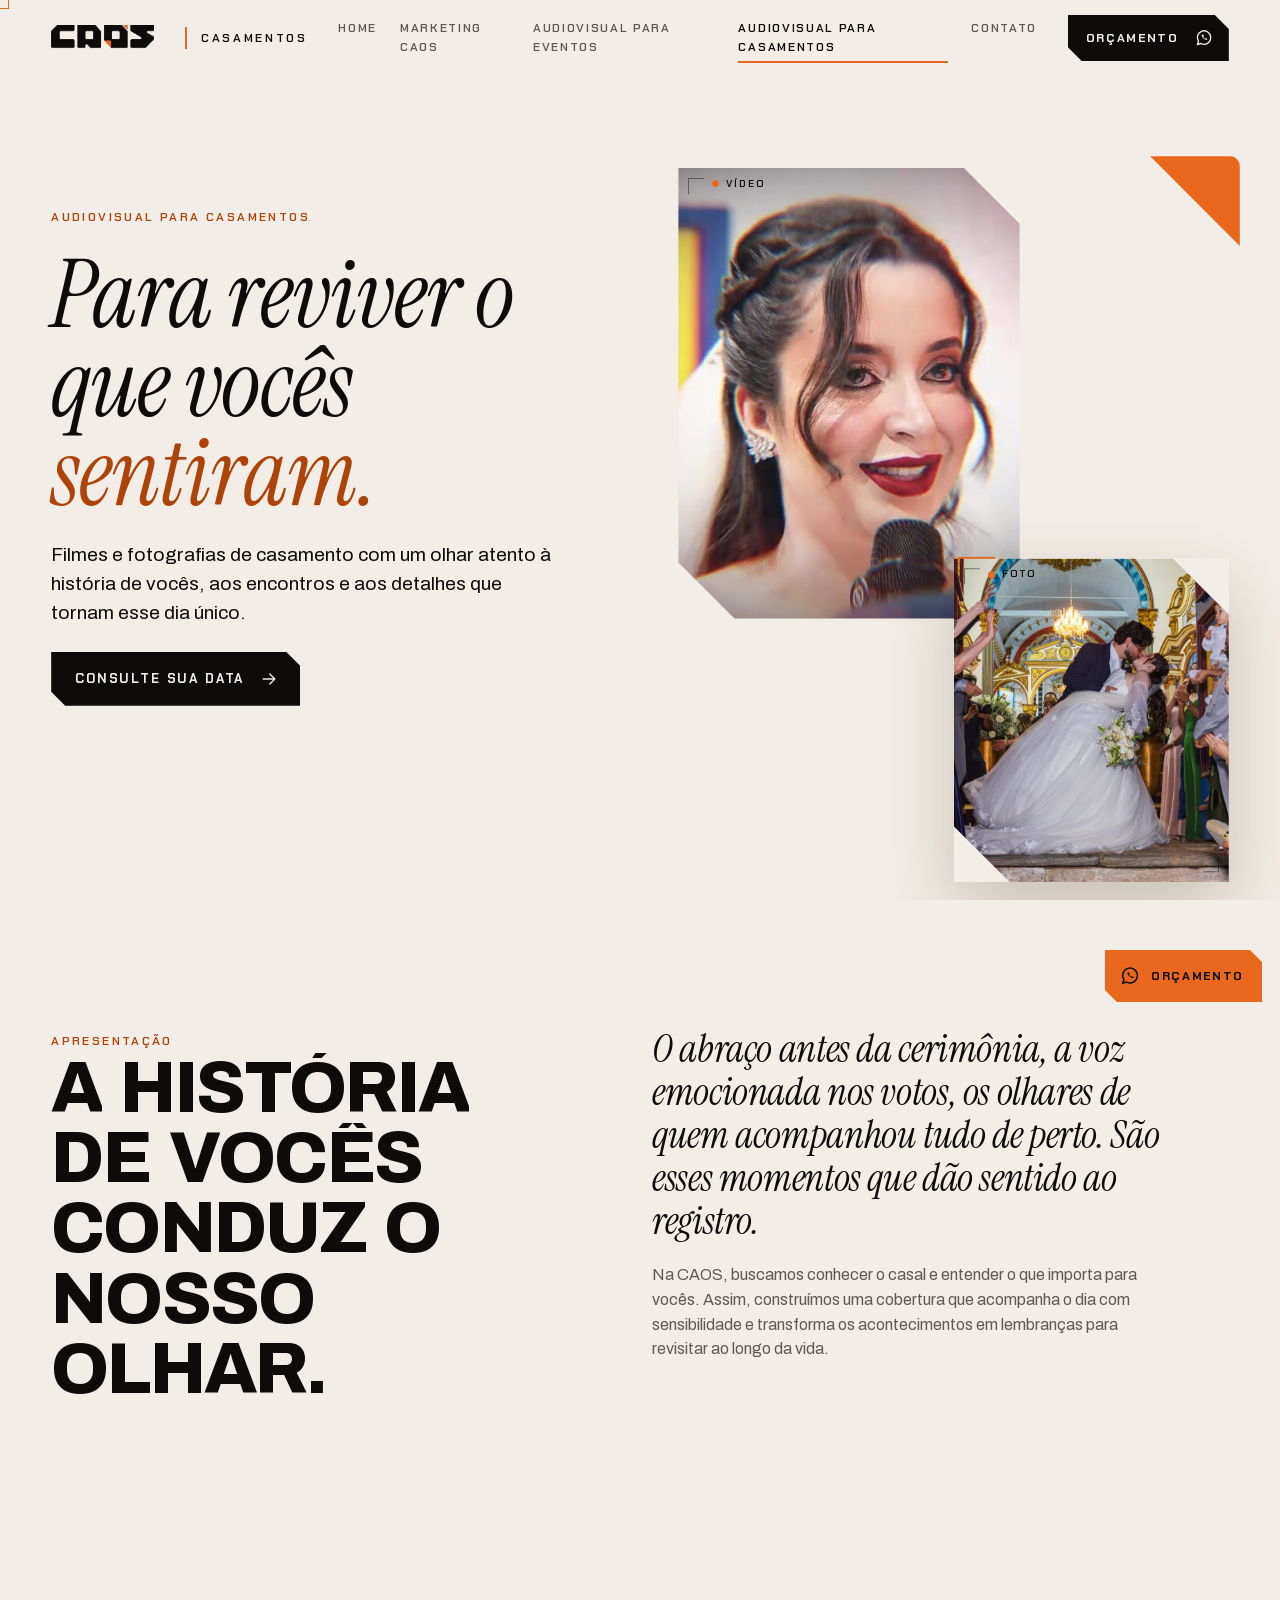
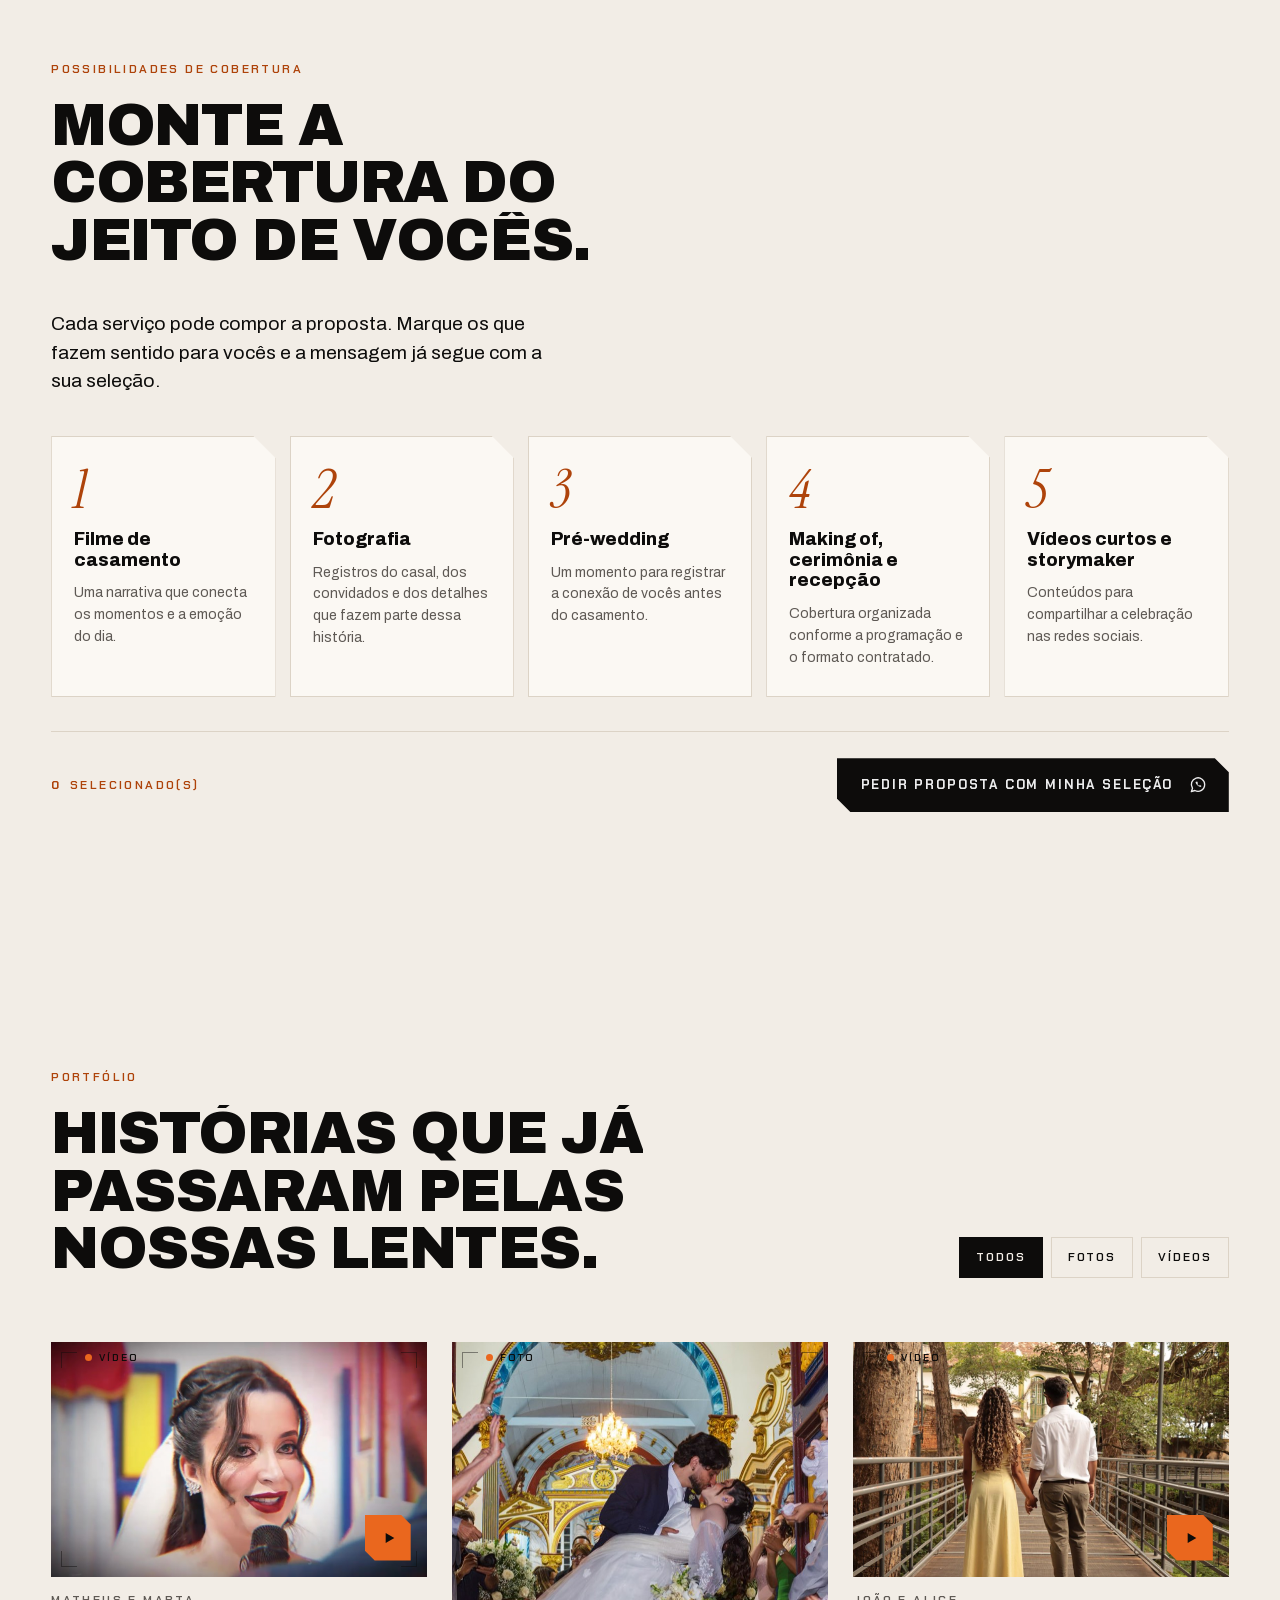
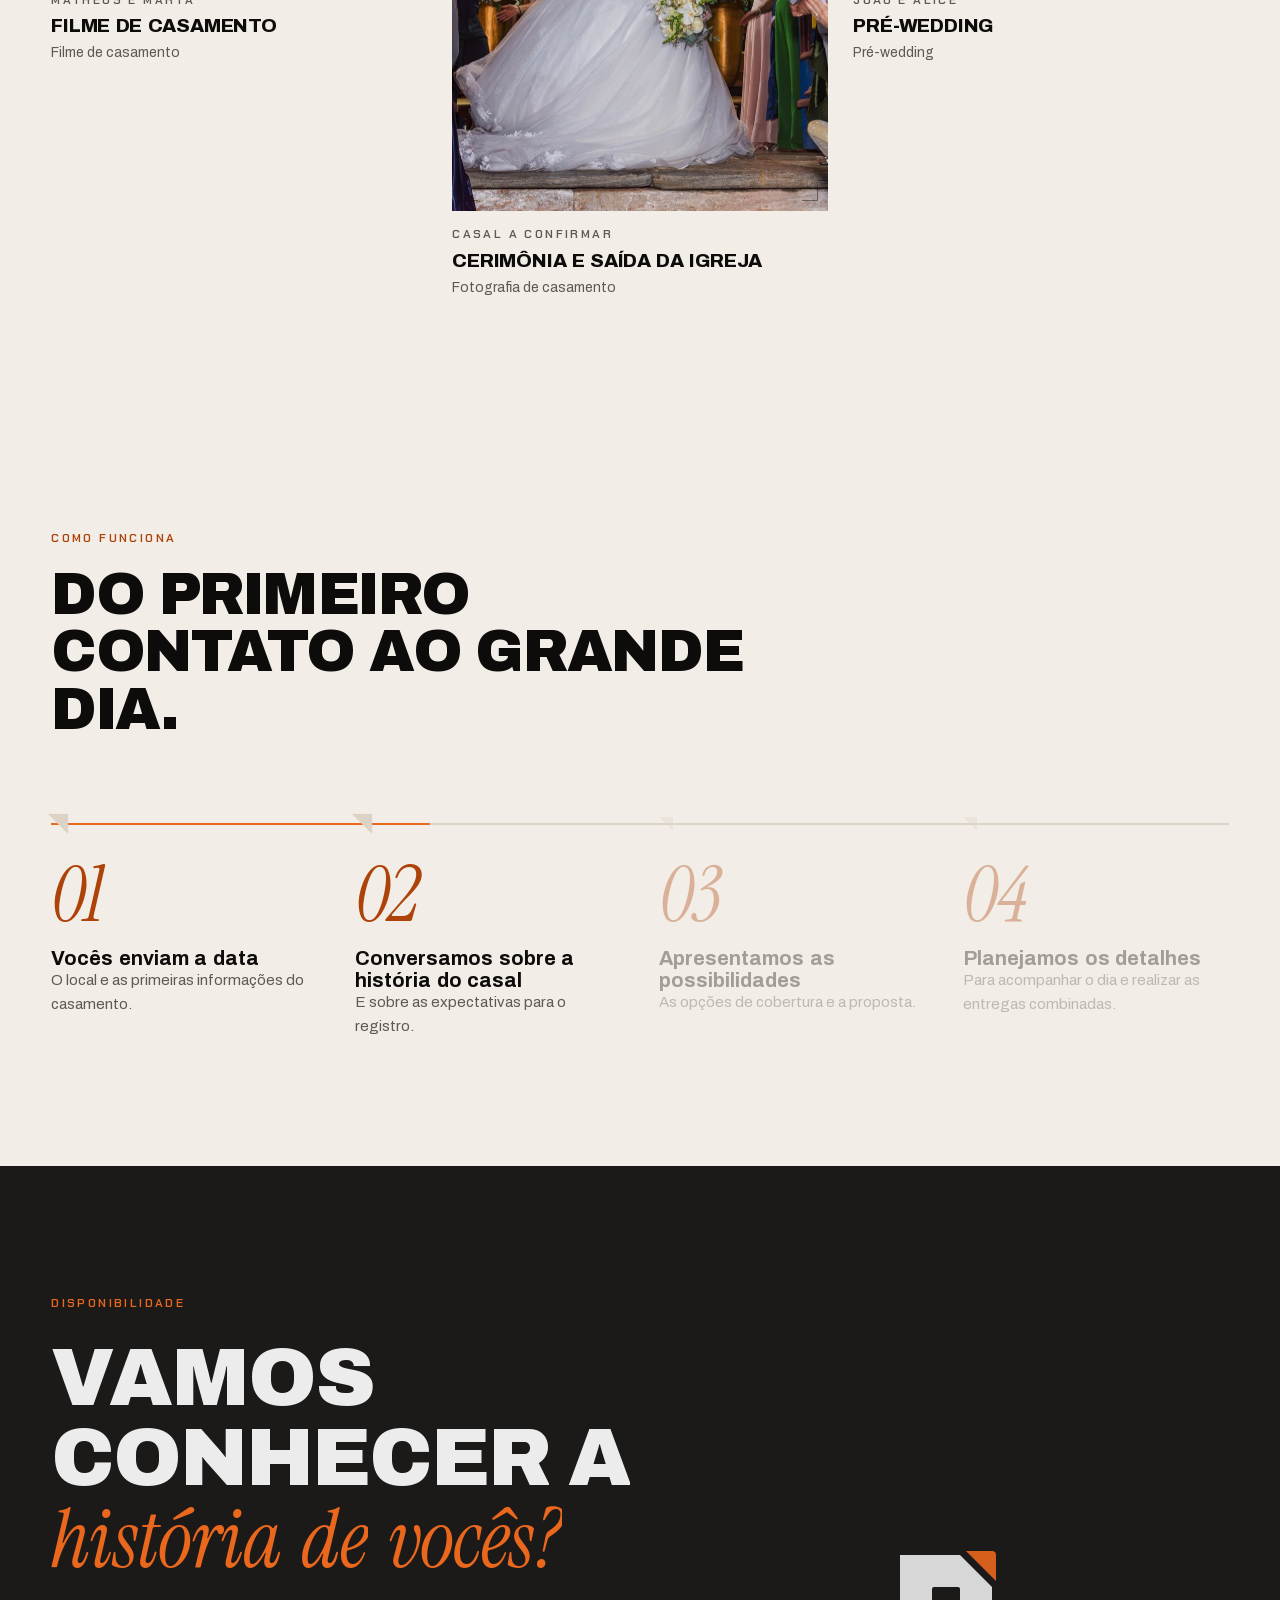
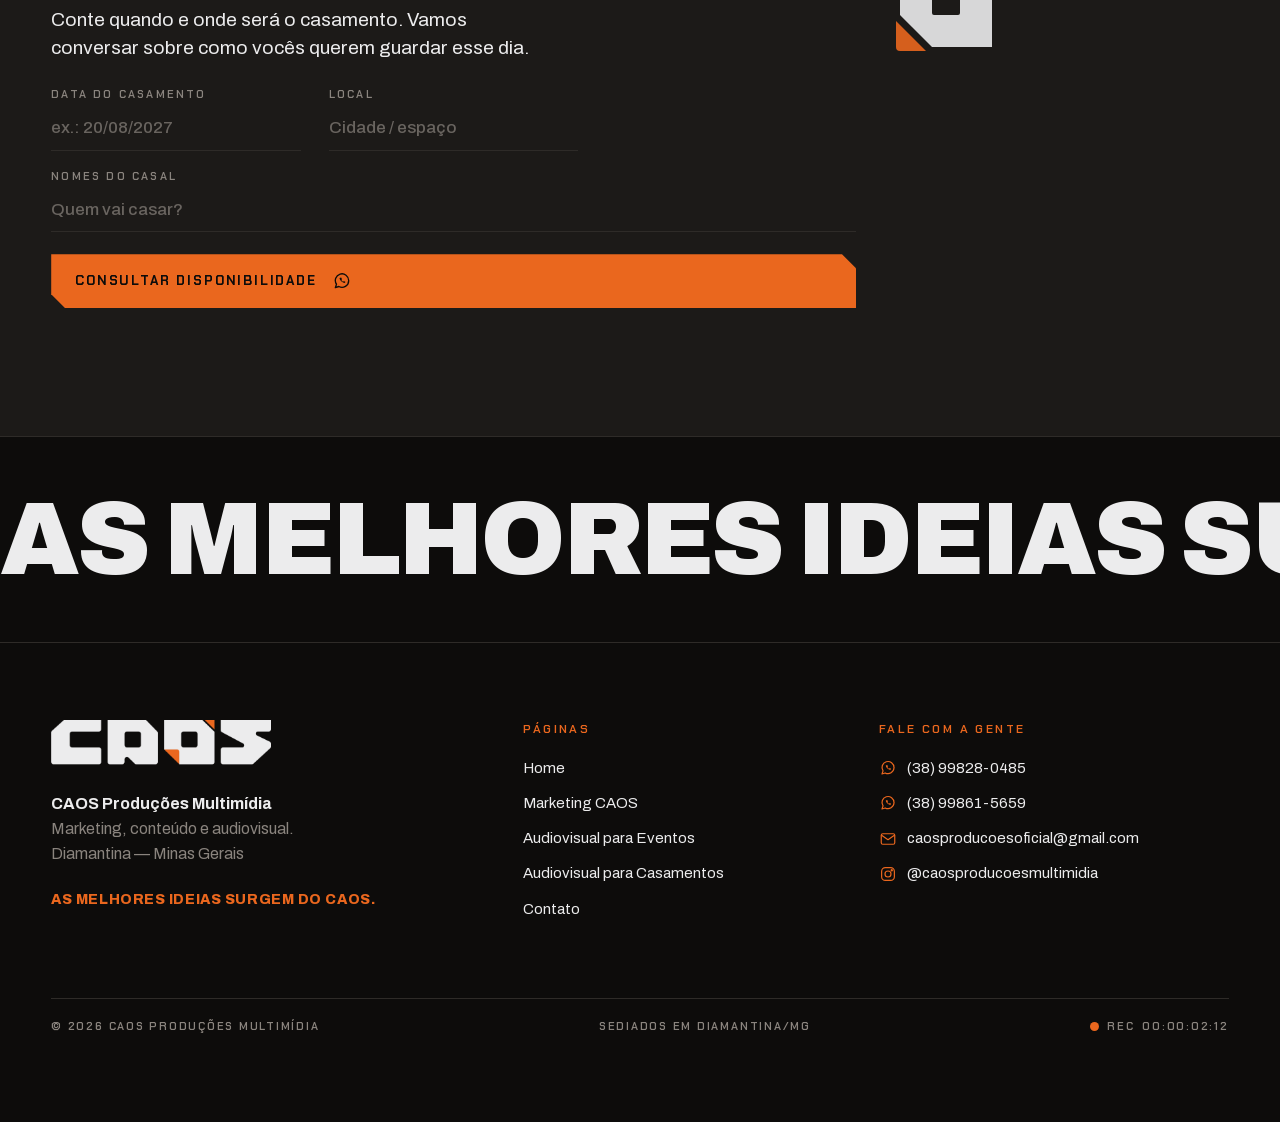
==== commit f4f67613: "Eventos: Aftermovie FAD ao lado do Aftermovie Sertão Diamante Co-Authored-By: Claude Sonnet 5.5 <nor" ====
--- a/casamentos/index.html
+++ b/casamentos/index.html
@@ -128,7 +128,7 @@
   <button class="lightbox__nav prev" type="button" data-prev aria-label="Anterior"><svg class="ico" viewBox="0 0 24 24" fill="none" stroke="currentColor" stroke-width="1.6" stroke-linecap="round" stroke-linejoin="round" aria-hidden="true"><path d="M5 12h14M13 6l6 6-6 6"/></svg></button>
   <button class="lightbox__nav next" type="button" data-next aria-label="Próximo"><svg class="ico" viewBox="0 0 24 24" fill="none" stroke="currentColor" stroke-width="1.6" stroke-linecap="round" stroke-linejoin="round" aria-hidden="true"><path d="M5 12h14M13 6l6 6-6 6"/></svg></button>
 </div>
-<script type="application/json" id="works-data">{"aftermovie-evento": {"id": "aftermovie-evento", "frente": "eventos", "tipo": "video", "titulo": "Aftermovie de evento", "cliente": "Sertão Diamante", "servico": "Filme do evento", "descricao": "Os principais acontecimentos e a atmosfera do evento em um só filme.", "capa": "/assets/img/portfolio/aftermovie-sertao.jpg", "youtube": "etzBxqLYMFM", "destaque": true}, "evento-corporativo": {"id": "evento-corporativo", "frente": "eventos", "tipo": "foto", "titulo": "Cobertura fotográfica", "cliente": "Cliente a confirmar", "servico": "Fotografia de evento", "descricao": "Público, atrações, estrutura e bastidores em uma galeria completa.", "capa": "", "destaque": true}, "evento-storymaker": {"id": "evento-storymaker", "frente": "eventos", "tipo": "video", "titulo": "Storymaker em tempo real", "cliente": "FAD", "servico": "Storymaker", "descricao": "Captação, edição e publicação durante o evento.", "capa": "/assets/img/portfolio/evento-fad.jpg", "youtube": "pu70f4T4Mtc"}, "casamento-filme-1": {"id": "casamento-filme-1", "frente": "casamentos", "tipo": "video", "titulo": "Filme de casamento", "cliente": "Matheus e Marta", "servico": "Filme de casamento", "descricao": "Uma narrativa que conecta os momentos e a emoção do dia.", "capa": "/assets/img/portfolio/filme-matheus-marta.jpg", "destaque": true, "youtube": "ptnm9Niu5Jw"}, "casamento-fotos-1": {"id": "casamento-fotos-1", "frente": "casamentos", "tipo": "foto", "titulo": "Cerimônia e saída da igreja", "cliente": "Casal a confirmar", "servico": "Fotografia de casamento", "descricao": "O casal, os convidados e os detalhes da história de vocês.", "capa": "/assets/img/portfolio/casamento-saida-igreja.jpg"}, "casamento-prewedding": {"id": "casamento-prewedding", "frente": "casamentos", "tipo": "video", "titulo": "Pré-wedding", "cliente": "João e Alice", "servico": "Pré-wedding", "descricao": "A conexão de vocês registrada antes do grande dia.", "capa": "/assets/img/portfolio/casamento-prewedding.jpg", "youtube": "e2crN0yd5gg"}, "marketing-case-1": {"id": "marketing-case-1", "frente": "marketing", "tipo": "instagram", "titulo": "Gestão de redes sociais", "cliente": "Clientes CAOS", "servico": "Gestão de redes sociais", "descricao": "Planejamento de conteúdo, artes, vídeos e publicações para o Instagram de cada cliente.", "capa": "/assets/img/portfolio/insta-gestao-redes.jpg", "destaque": true}, "marketing-video-1": {"id": "marketing-video-1", "frente": "marketing", "tipo": "video", "titulo": "Vídeo institucional", "cliente": "Sertaneja", "servico": "Produção de fotos e vídeos", "descricao": "Apresentando produtos, equipe e estrutura com qualidade profissional.", "capa": "/assets/img/portfolio/institucional-sertaneja.jpg", "destaque": true, "youtube": "MZnS8lA_hLA"}, "marketing-campanha-1": {"id": "marketing-campanha-1", "frente": "marketing", "tipo": "foto", "titulo": "Campanha de lançamento", "cliente": "Cliente a confirmar", "servico": "Campanhas e ações de comunicação", "descricao": "Conceito, planejamento e materiais para uma data comercial.", "capa": ""}}</script>
+<script type="application/json" id="works-data">{"aftermovie-evento": {"id": "aftermovie-evento", "frente": "eventos", "tipo": "video", "titulo": "Aftermovie Sertão Diamante", "cliente": "Sertão Diamante", "servico": "Filme do evento", "descricao": "Os principais acontecimentos e a atmosfera do evento em um só filme.", "capa": "/assets/img/portfolio/aftermovie-sertao.jpg", "youtube": "etzBxqLYMFM", "destaque": true}, "aftermovie-fad": {"id": "aftermovie-fad", "frente": "eventos", "tipo": "video", "titulo": "Aftermovie FAD", "cliente": "FAD", "servico": "Filme do evento", "descricao": "Os principais acontecimentos e a atmosfera do evento em um só filme.", "capa": "/assets/img/portfolio/evento-fad.jpg", "youtube": "pu70f4T4Mtc"}, "evento-corporativo": {"id": "evento-corporativo", "frente": "eventos", "tipo": "foto", "titulo": "Cobertura fotográfica", "cliente": "Cliente a confirmar", "servico": "Fotografia de evento", "descricao": "Público, atrações, estrutura e bastidores em uma galeria completa.", "capa": "", "destaque": true}, "evento-storymaker": {"id": "evento-storymaker", "frente": "eventos", "tipo": "video", "titulo": "Storymaker em tempo real", "cliente": "Cliente a confirmar", "servico": "Storymaker", "descricao": "Captação, edição e publicação durante o evento.", "capa": ""}, "casamento-filme-1": {"id": "casamento-filme-1", "frente": "casamentos", "tipo": "video", "titulo": "Filme de casamento", "cliente": "Matheus e Marta", "servico": "Filme de casamento", "descricao": "Uma narrativa que conecta os momentos e a emoção do dia.", "capa": "/assets/img/portfolio/filme-matheus-marta.jpg", "destaque": true, "youtube": "ptnm9Niu5Jw"}, "casamento-fotos-1": {"id": "casamento-fotos-1", "frente": "casamentos", "tipo": "foto", "titulo": "Cerimônia e saída da igreja", "cliente": "Casal a confirmar", "servico": "Fotografia de casamento", "descricao": "O casal, os convidados e os detalhes da história de vocês.", "capa": "/assets/img/portfolio/casamento-saida-igreja.jpg"}, "casamento-prewedding": {"id": "casamento-prewedding", "frente": "casamentos", "tipo": "video", "titulo": "Pré-wedding", "cliente": "João e Alice", "servico": "Pré-wedding", "descricao": "A conexão de vocês registrada antes do grande dia.", "capa": "/assets/img/portfolio/casamento-prewedding.jpg", "youtube": "e2crN0yd5gg"}, "marketing-case-1": {"id": "marketing-case-1", "frente": "marketing", "tipo": "instagram", "titulo": "Gestão de redes sociais", "cliente": "Clientes CAOS", "servico": "Gestão de redes sociais", "descricao": "Planejamento de conteúdo, artes, vídeos e publicações para o Instagram de cada cliente.", "capa": "/assets/img/portfolio/insta-gestao-redes.jpg", "destaque": true}, "marketing-video-1": {"id": "marketing-video-1", "frente": "marketing", "tipo": "video", "titulo": "Vídeo institucional", "cliente": "Sertaneja", "servico": "Produção de fotos e vídeos", "descricao": "Apresentando produtos, equipe e estrutura com qualidade profissional.", "capa": "/assets/img/portfolio/institucional-sertaneja.jpg", "destaque": true, "youtube": "MZnS8lA_hLA"}, "marketing-campanha-1": {"id": "marketing-campanha-1", "frente": "marketing", "tipo": "foto", "titulo": "Campanha de lançamento", "cliente": "Cliente a confirmar", "servico": "Campanhas e ações de comunicação", "descricao": "Conceito, planejamento e materiais para uma data comercial.", "capa": ""}}</script>
 <script>window.__CAOS_ANALYTICS={"ga4": "", "pixel": ""};</script>
 <script src="/assets/js/lenis.min.js" defer></script>
 <script src="/assets/js/app.js?v=1793987584" defer></script>
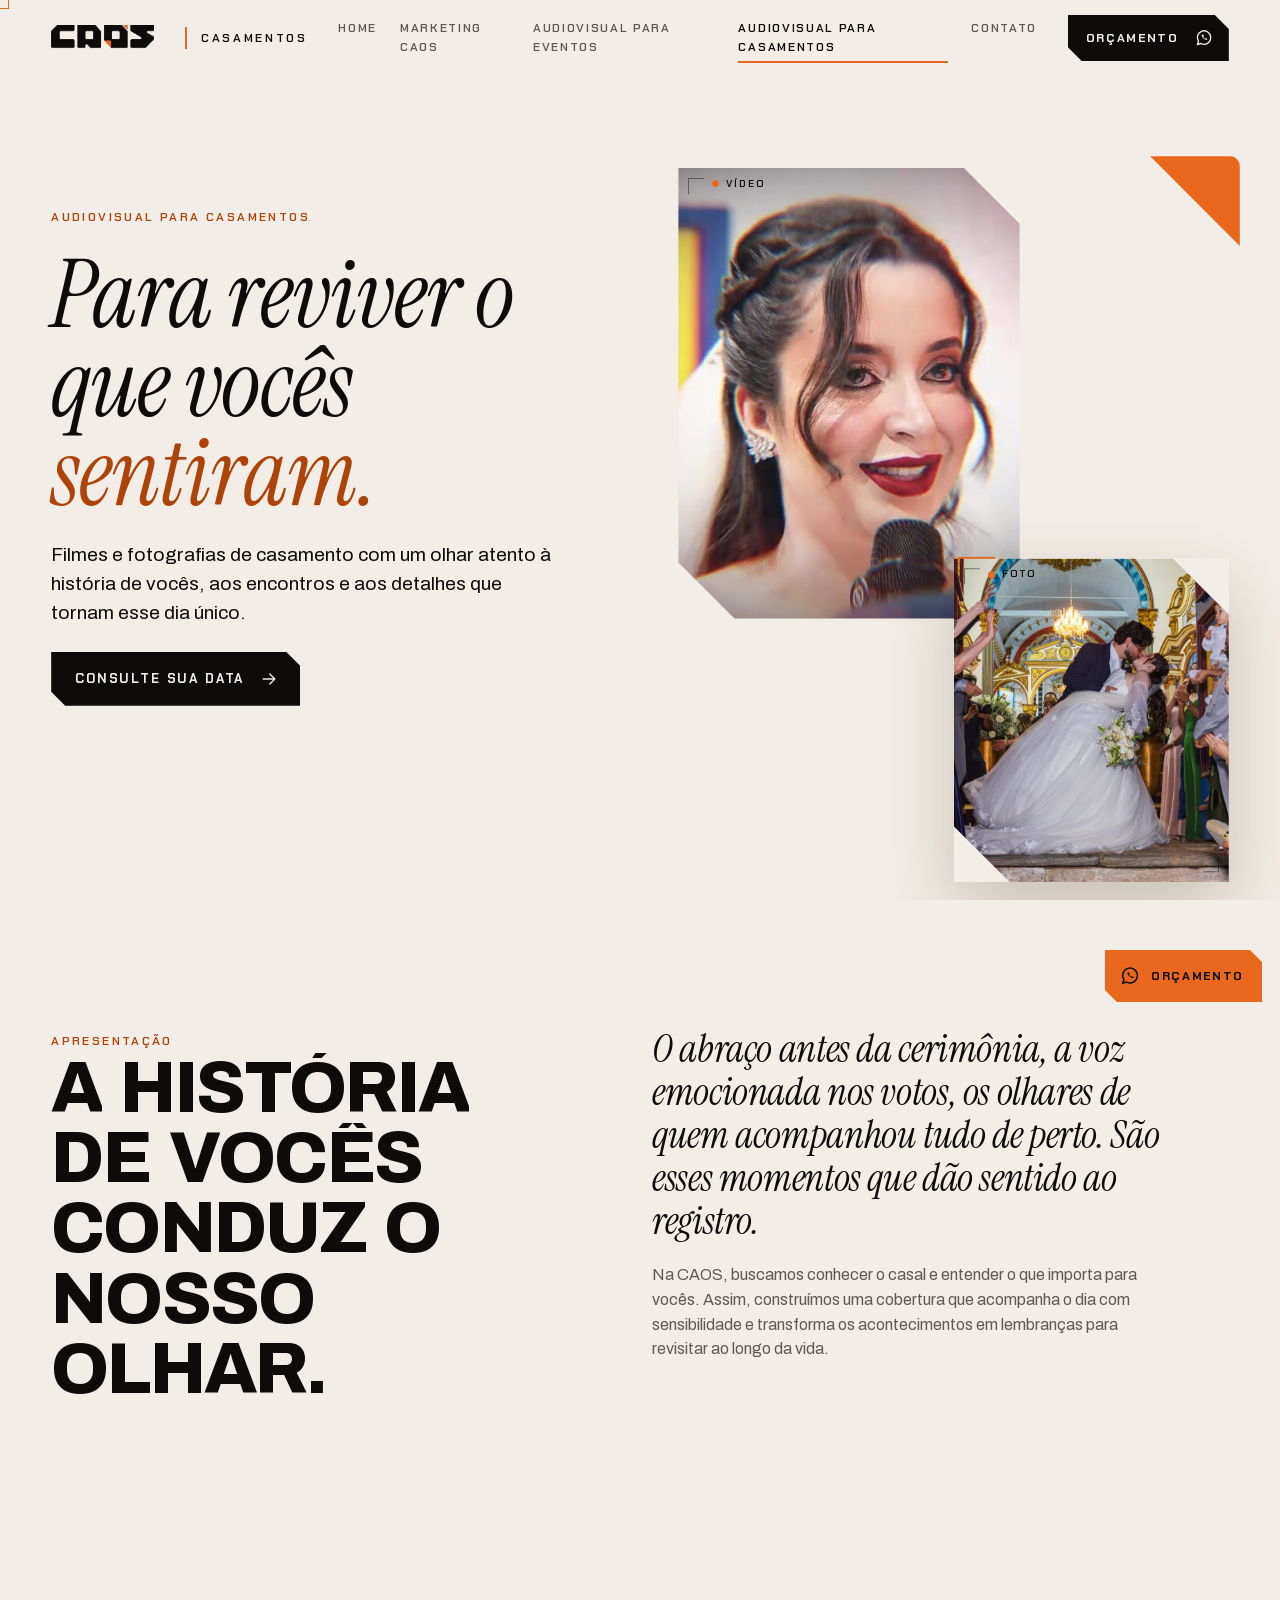
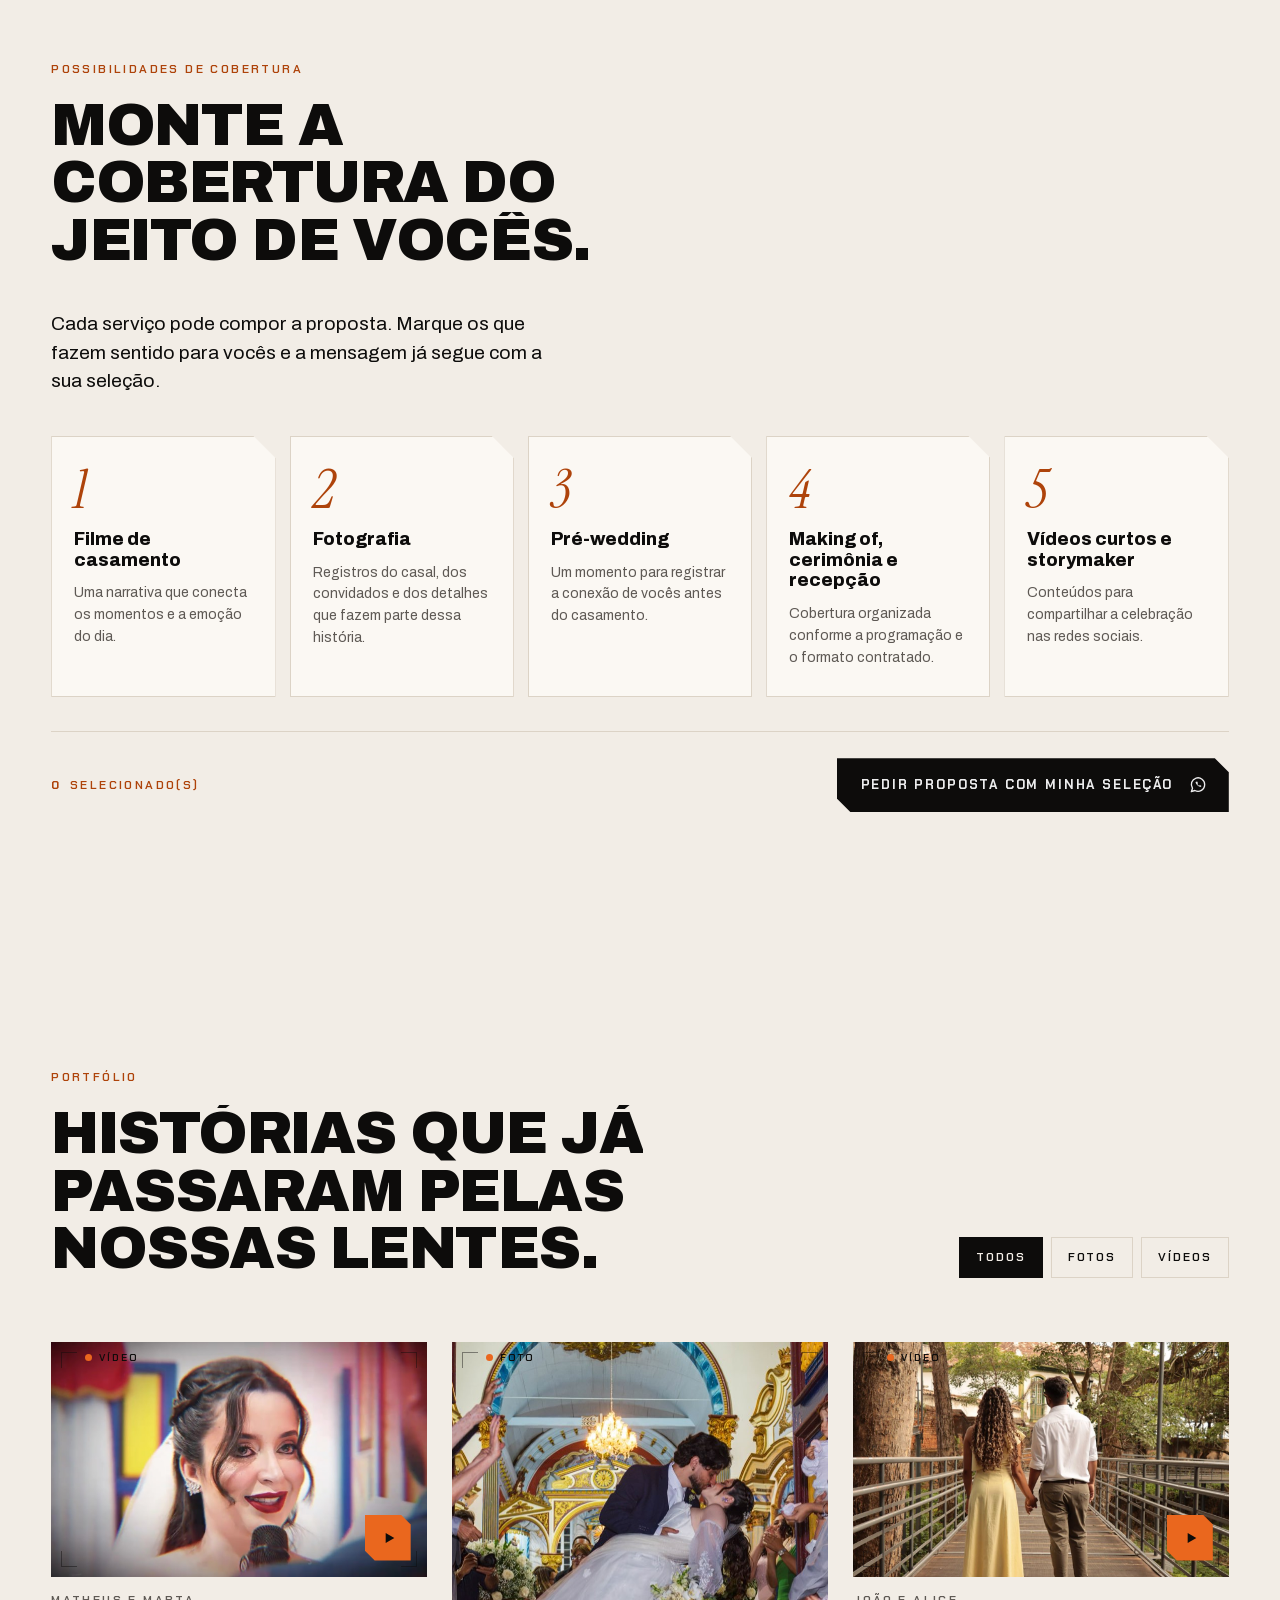
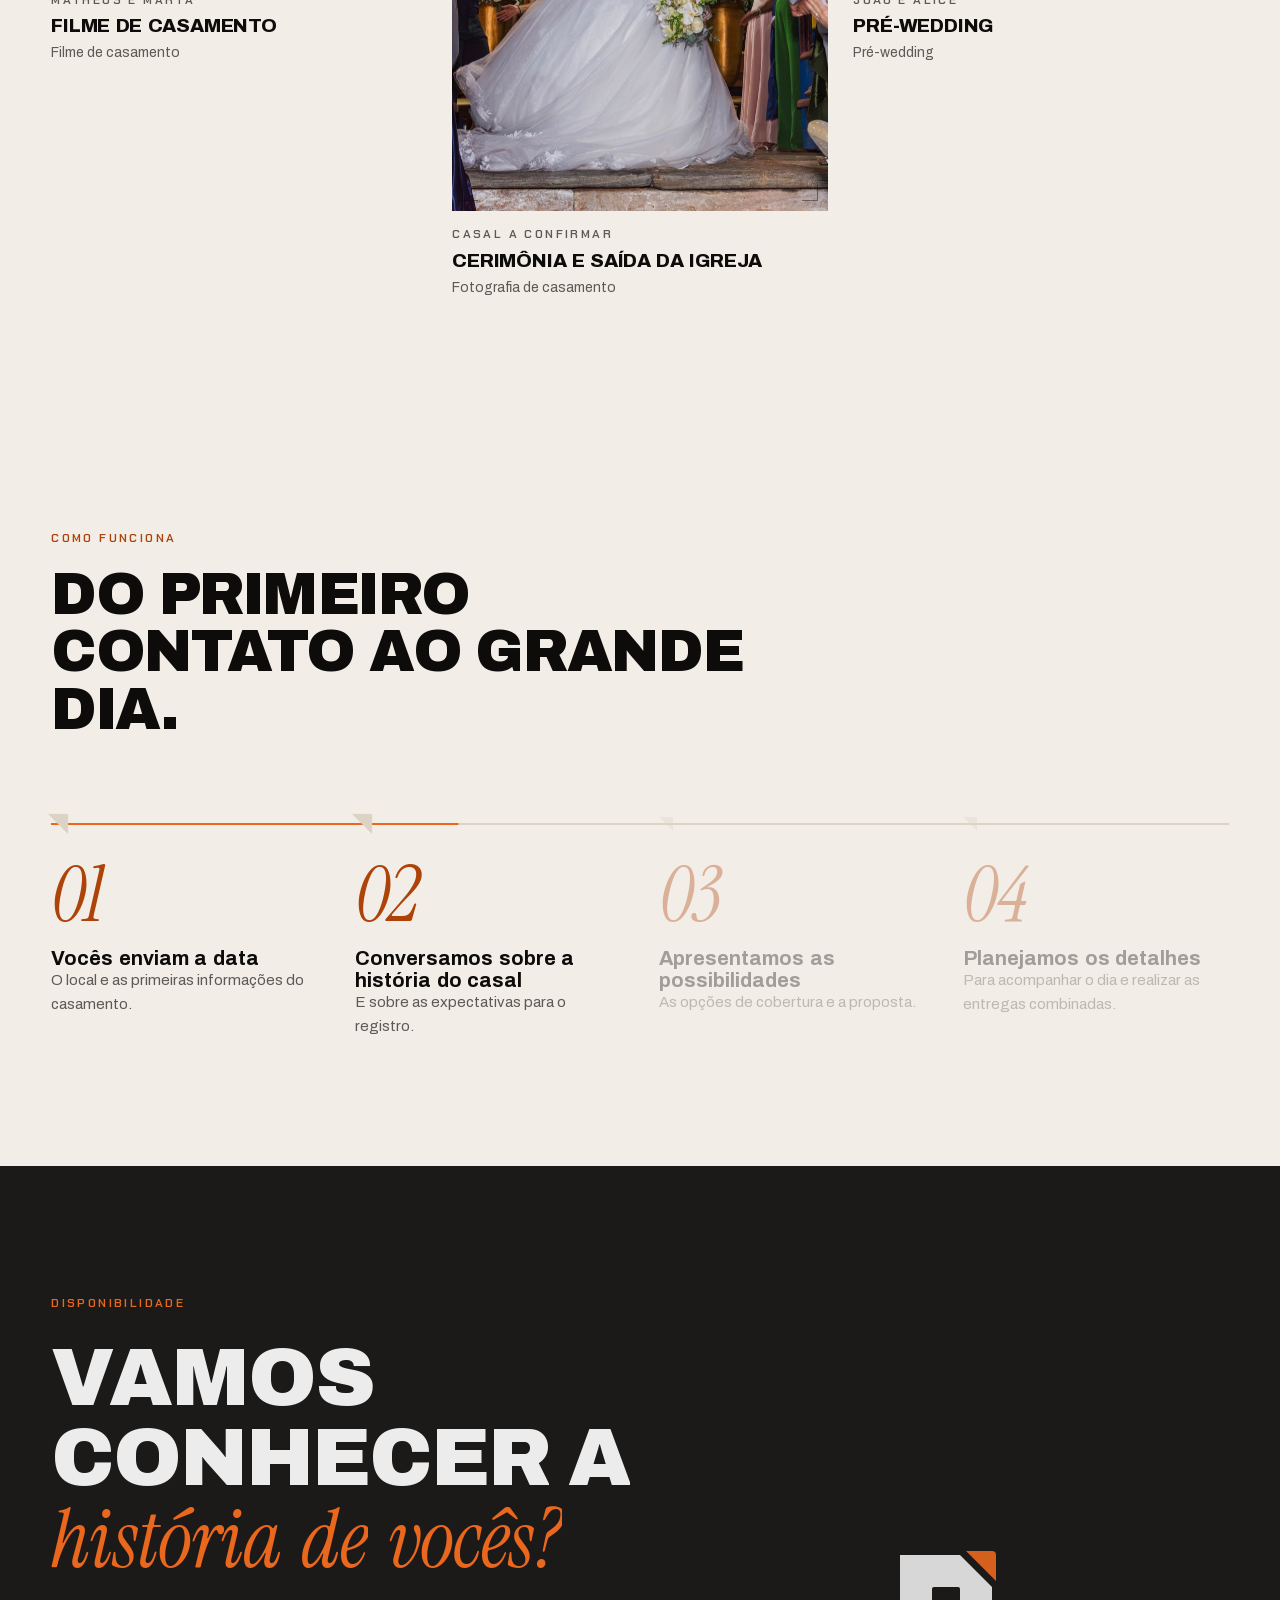
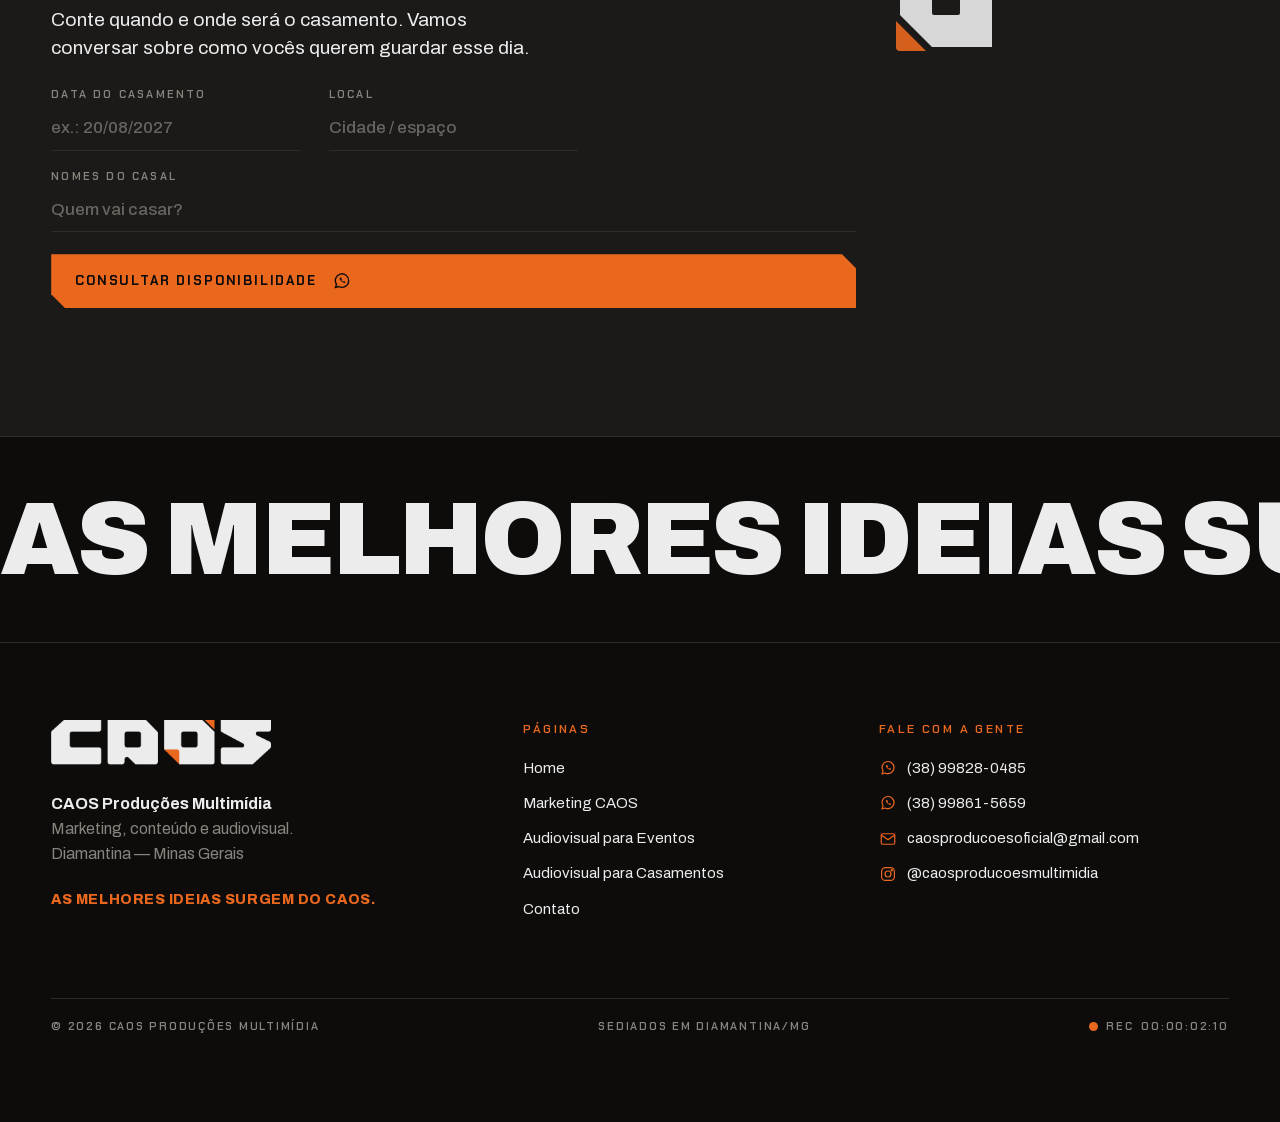
==== commit 287f81c2: "Eventos: remove o quadro Storymaker em tempo real do portfólio Co-Authored-By: Claude Sonnet 5.5 <no" ====
--- a/casamentos/index.html
+++ b/casamentos/index.html
@@ -128,7 +128,7 @@
   <button class="lightbox__nav prev" type="button" data-prev aria-label="Anterior"><svg class="ico" viewBox="0 0 24 24" fill="none" stroke="currentColor" stroke-width="1.6" stroke-linecap="round" stroke-linejoin="round" aria-hidden="true"><path d="M5 12h14M13 6l6 6-6 6"/></svg></button>
   <button class="lightbox__nav next" type="button" data-next aria-label="Próximo"><svg class="ico" viewBox="0 0 24 24" fill="none" stroke="currentColor" stroke-width="1.6" stroke-linecap="round" stroke-linejoin="round" aria-hidden="true"><path d="M5 12h14M13 6l6 6-6 6"/></svg></button>
 </div>
-<script type="application/json" id="works-data">{"aftermovie-evento": {"id": "aftermovie-evento", "frente": "eventos", "tipo": "video", "titulo": "Aftermovie Sertão Diamante", "cliente": "Sertão Diamante", "servico": "Filme do evento", "descricao": "Os principais acontecimentos e a atmosfera do evento em um só filme.", "capa": "/assets/img/portfolio/aftermovie-sertao.jpg", "youtube": "etzBxqLYMFM", "destaque": true}, "aftermovie-fad": {"id": "aftermovie-fad", "frente": "eventos", "tipo": "video", "titulo": "Aftermovie FAD", "cliente": "FAD", "servico": "Filme do evento", "descricao": "Os principais acontecimentos e a atmosfera do evento em um só filme.", "capa": "/assets/img/portfolio/evento-fad.jpg", "youtube": "pu70f4T4Mtc"}, "evento-corporativo": {"id": "evento-corporativo", "frente": "eventos", "tipo": "foto", "titulo": "Cobertura fotográfica", "cliente": "Cliente a confirmar", "servico": "Fotografia de evento", "descricao": "Público, atrações, estrutura e bastidores em uma galeria completa.", "capa": "", "destaque": true}, "evento-storymaker": {"id": "evento-storymaker", "frente": "eventos", "tipo": "video", "titulo": "Storymaker em tempo real", "cliente": "Cliente a confirmar", "servico": "Storymaker", "descricao": "Captação, edição e publicação durante o evento.", "capa": ""}, "casamento-filme-1": {"id": "casamento-filme-1", "frente": "casamentos", "tipo": "video", "titulo": "Filme de casamento", "cliente": "Matheus e Marta", "servico": "Filme de casamento", "descricao": "Uma narrativa que conecta os momentos e a emoção do dia.", "capa": "/assets/img/portfolio/filme-matheus-marta.jpg", "destaque": true, "youtube": "ptnm9Niu5Jw"}, "casamento-fotos-1": {"id": "casamento-fotos-1", "frente": "casamentos", "tipo": "foto", "titulo": "Cerimônia e saída da igreja", "cliente": "Casal a confirmar", "servico": "Fotografia de casamento", "descricao": "O casal, os convidados e os detalhes da história de vocês.", "capa": "/assets/img/portfolio/casamento-saida-igreja.jpg"}, "casamento-prewedding": {"id": "casamento-prewedding", "frente": "casamentos", "tipo": "video", "titulo": "Pré-wedding", "cliente": "João e Alice", "servico": "Pré-wedding", "descricao": "A conexão de vocês registrada antes do grande dia.", "capa": "/assets/img/portfolio/casamento-prewedding.jpg", "youtube": "e2crN0yd5gg"}, "marketing-case-1": {"id": "marketing-case-1", "frente": "marketing", "tipo": "instagram", "titulo": "Gestão de redes sociais", "cliente": "Clientes CAOS", "servico": "Gestão de redes sociais", "descricao": "Planejamento de conteúdo, artes, vídeos e publicações para o Instagram de cada cliente.", "capa": "/assets/img/portfolio/insta-gestao-redes.jpg", "destaque": true}, "marketing-video-1": {"id": "marketing-video-1", "frente": "marketing", "tipo": "video", "titulo": "Vídeo institucional", "cliente": "Sertaneja", "servico": "Produção de fotos e vídeos", "descricao": "Apresentando produtos, equipe e estrutura com qualidade profissional.", "capa": "/assets/img/portfolio/institucional-sertaneja.jpg", "destaque": true, "youtube": "MZnS8lA_hLA"}, "marketing-campanha-1": {"id": "marketing-campanha-1", "frente": "marketing", "tipo": "foto", "titulo": "Campanha de lançamento", "cliente": "Cliente a confirmar", "servico": "Campanhas e ações de comunicação", "descricao": "Conceito, planejamento e materiais para uma data comercial.", "capa": ""}}</script>
+<script type="application/json" id="works-data">{"aftermovie-evento": {"id": "aftermovie-evento", "frente": "eventos", "tipo": "video", "titulo": "Aftermovie Sertão Diamante", "cliente": "Sertão Diamante", "servico": "Filme do evento", "descricao": "Os principais acontecimentos e a atmosfera do evento em um só filme.", "capa": "/assets/img/portfolio/aftermovie-sertao.jpg", "youtube": "etzBxqLYMFM", "destaque": true}, "aftermovie-fad": {"id": "aftermovie-fad", "frente": "eventos", "tipo": "video", "titulo": "Aftermovie FAD", "cliente": "FAD", "servico": "Filme do evento", "descricao": "Os principais acontecimentos e a atmosfera do evento em um só filme.", "capa": "/assets/img/portfolio/evento-fad.jpg", "youtube": "pu70f4T4Mtc"}, "evento-corporativo": {"id": "evento-corporativo", "frente": "eventos", "tipo": "foto", "titulo": "Cobertura fotográfica", "cliente": "Cliente a confirmar", "servico": "Fotografia de evento", "descricao": "Público, atrações, estrutura e bastidores em uma galeria completa.", "capa": "", "destaque": true}, "casamento-filme-1": {"id": "casamento-filme-1", "frente": "casamentos", "tipo": "video", "titulo": "Filme de casamento", "cliente": "Matheus e Marta", "servico": "Filme de casamento", "descricao": "Uma narrativa que conecta os momentos e a emoção do dia.", "capa": "/assets/img/portfolio/filme-matheus-marta.jpg", "destaque": true, "youtube": "ptnm9Niu5Jw"}, "casamento-fotos-1": {"id": "casamento-fotos-1", "frente": "casamentos", "tipo": "foto", "titulo": "Cerimônia e saída da igreja", "cliente": "Casal a confirmar", "servico": "Fotografia de casamento", "descricao": "O casal, os convidados e os detalhes da história de vocês.", "capa": "/assets/img/portfolio/casamento-saida-igreja.jpg"}, "casamento-prewedding": {"id": "casamento-prewedding", "frente": "casamentos", "tipo": "video", "titulo": "Pré-wedding", "cliente": "João e Alice", "servico": "Pré-wedding", "descricao": "A conexão de vocês registrada antes do grande dia.", "capa": "/assets/img/portfolio/casamento-prewedding.jpg", "youtube": "e2crN0yd5gg"}, "marketing-case-1": {"id": "marketing-case-1", "frente": "marketing", "tipo": "instagram", "titulo": "Gestão de redes sociais", "cliente": "Clientes CAOS", "servico": "Gestão de redes sociais", "descricao": "Planejamento de conteúdo, artes, vídeos e publicações para o Instagram de cada cliente.", "capa": "/assets/img/portfolio/insta-gestao-redes.jpg", "destaque": true}, "marketing-video-1": {"id": "marketing-video-1", "frente": "marketing", "tipo": "video", "titulo": "Vídeo institucional", "cliente": "Sertaneja", "servico": "Produção de fotos e vídeos", "descricao": "Apresentando produtos, equipe e estrutura com qualidade profissional.", "capa": "/assets/img/portfolio/institucional-sertaneja.jpg", "destaque": true, "youtube": "MZnS8lA_hLA"}, "marketing-campanha-1": {"id": "marketing-campanha-1", "frente": "marketing", "tipo": "foto", "titulo": "Campanha de lançamento", "cliente": "Cliente a confirmar", "servico": "Campanhas e ações de comunicação", "descricao": "Conceito, planejamento e materiais para uma data comercial.", "capa": ""}}</script>
 <script>window.__CAOS_ANALYTICS={"ga4": "", "pixel": ""};</script>
 <script src="/assets/js/lenis.min.js" defer></script>
 <script src="/assets/js/app.js?v=1793987584" defer></script>
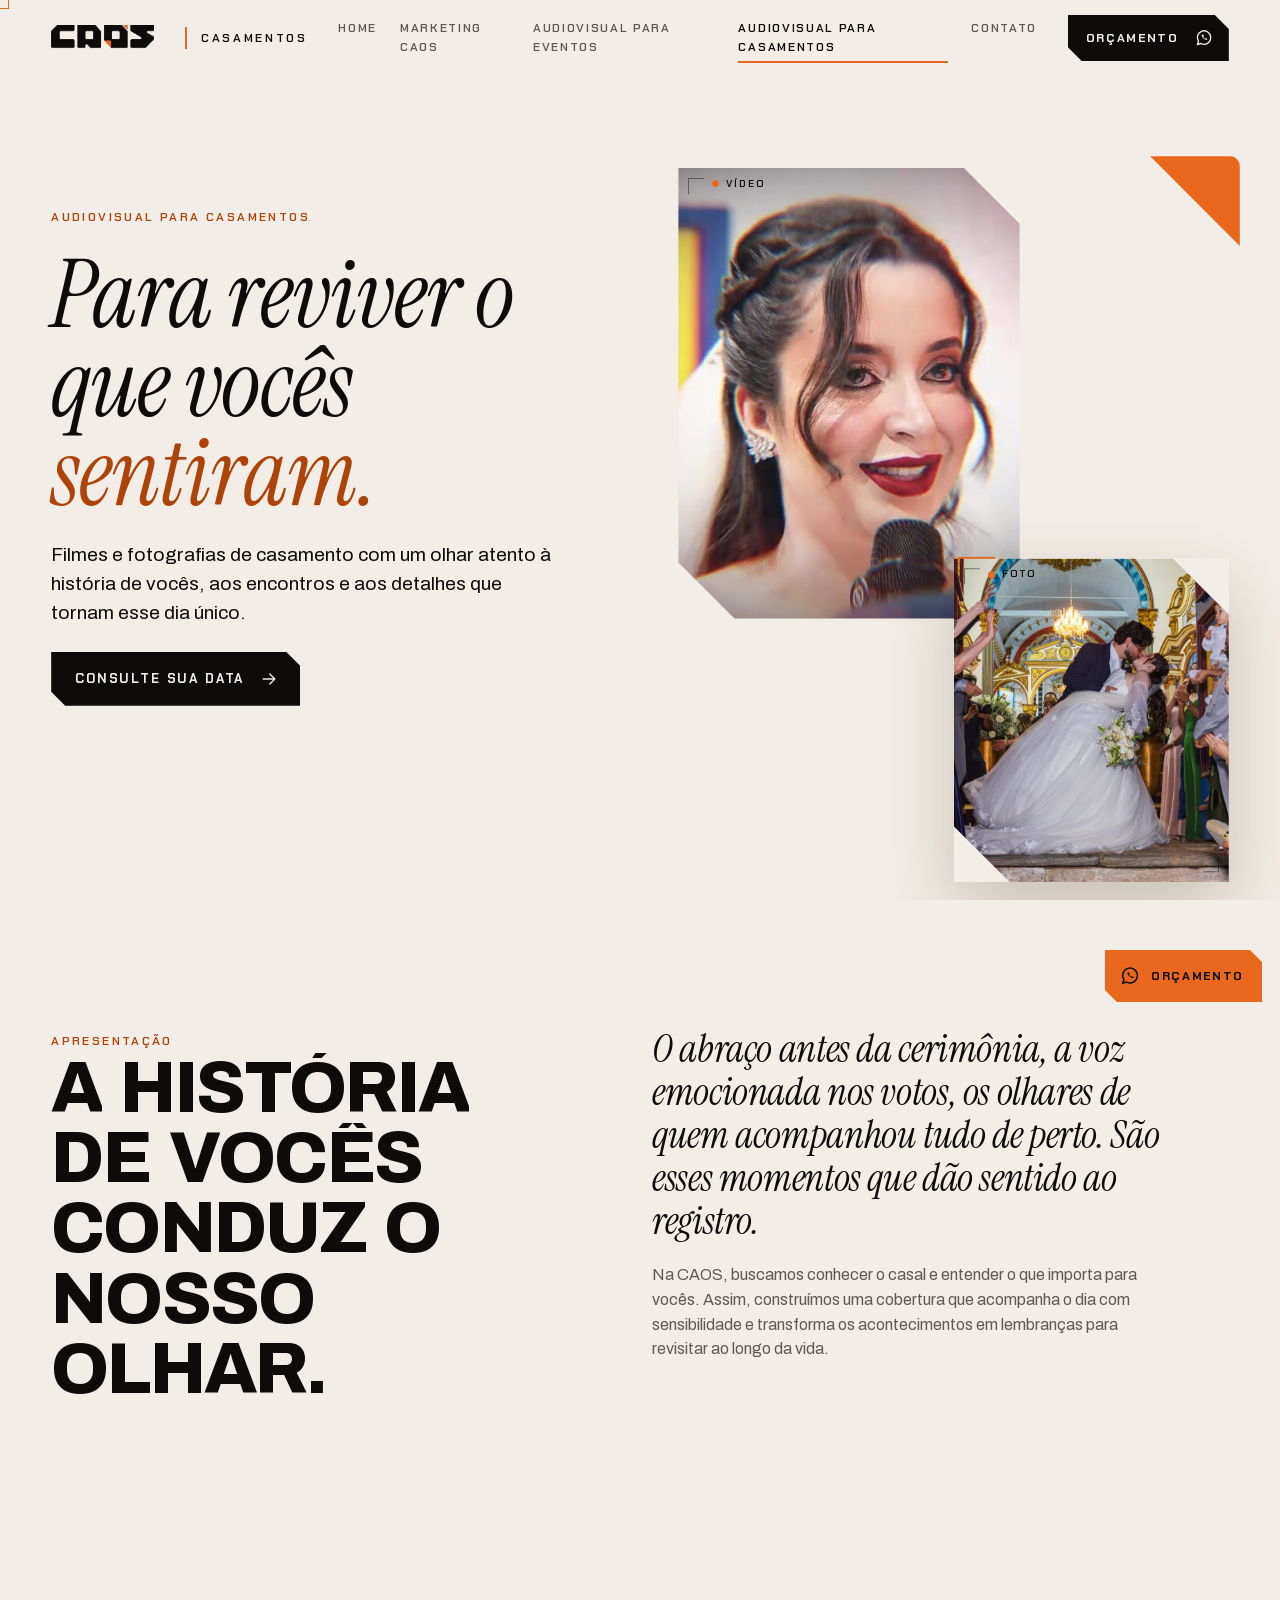
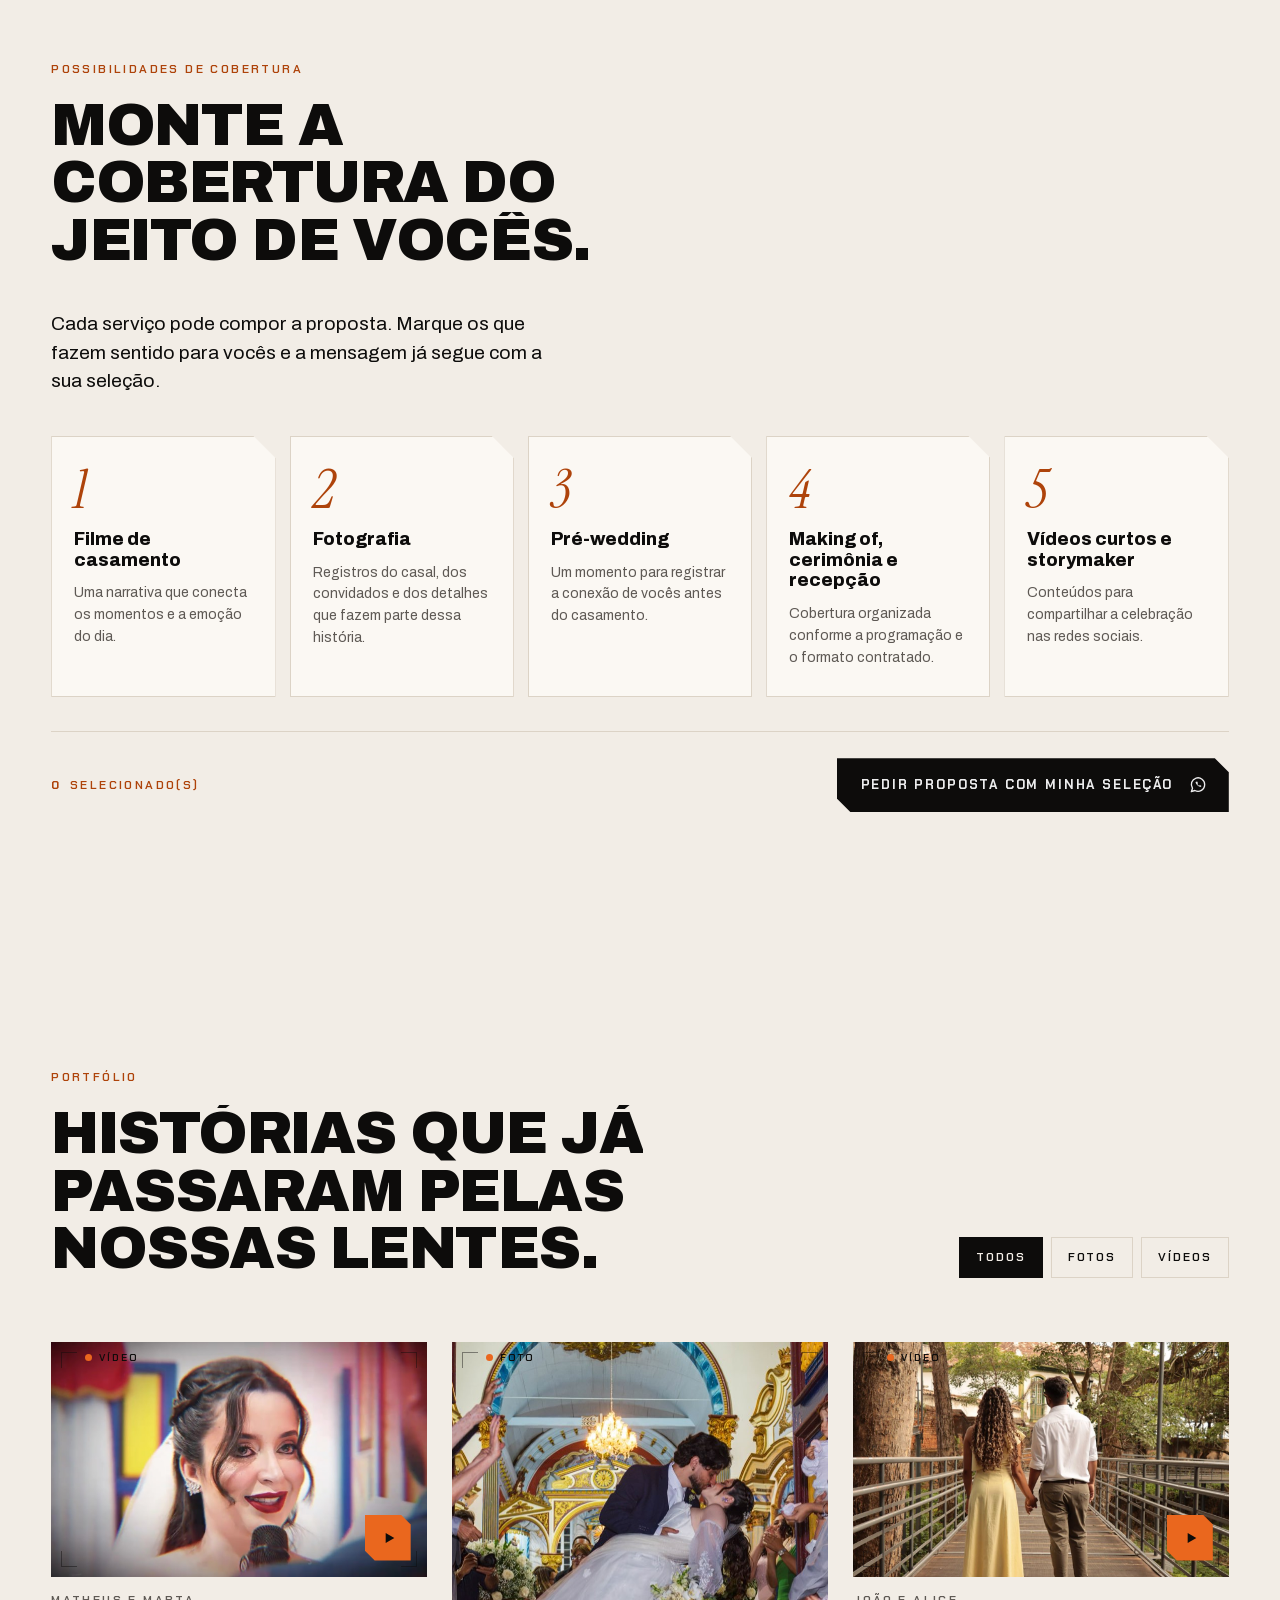
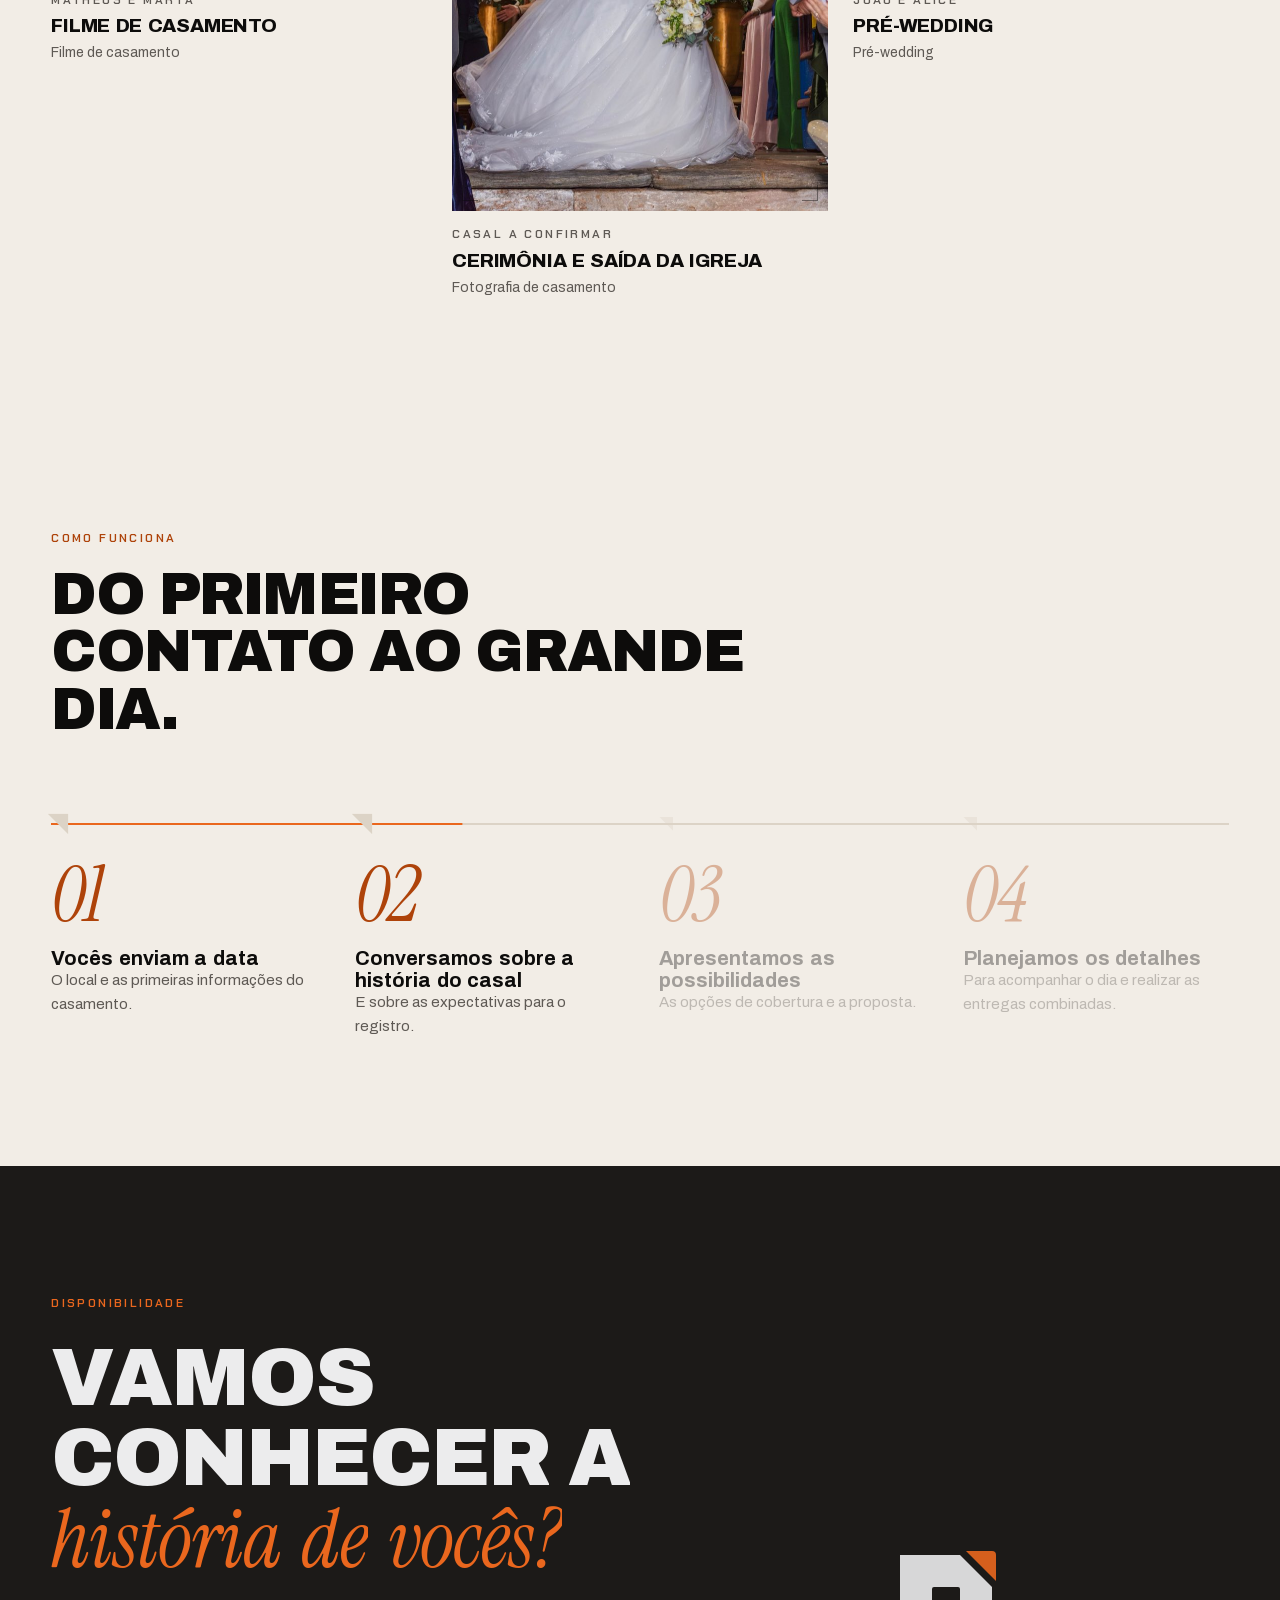
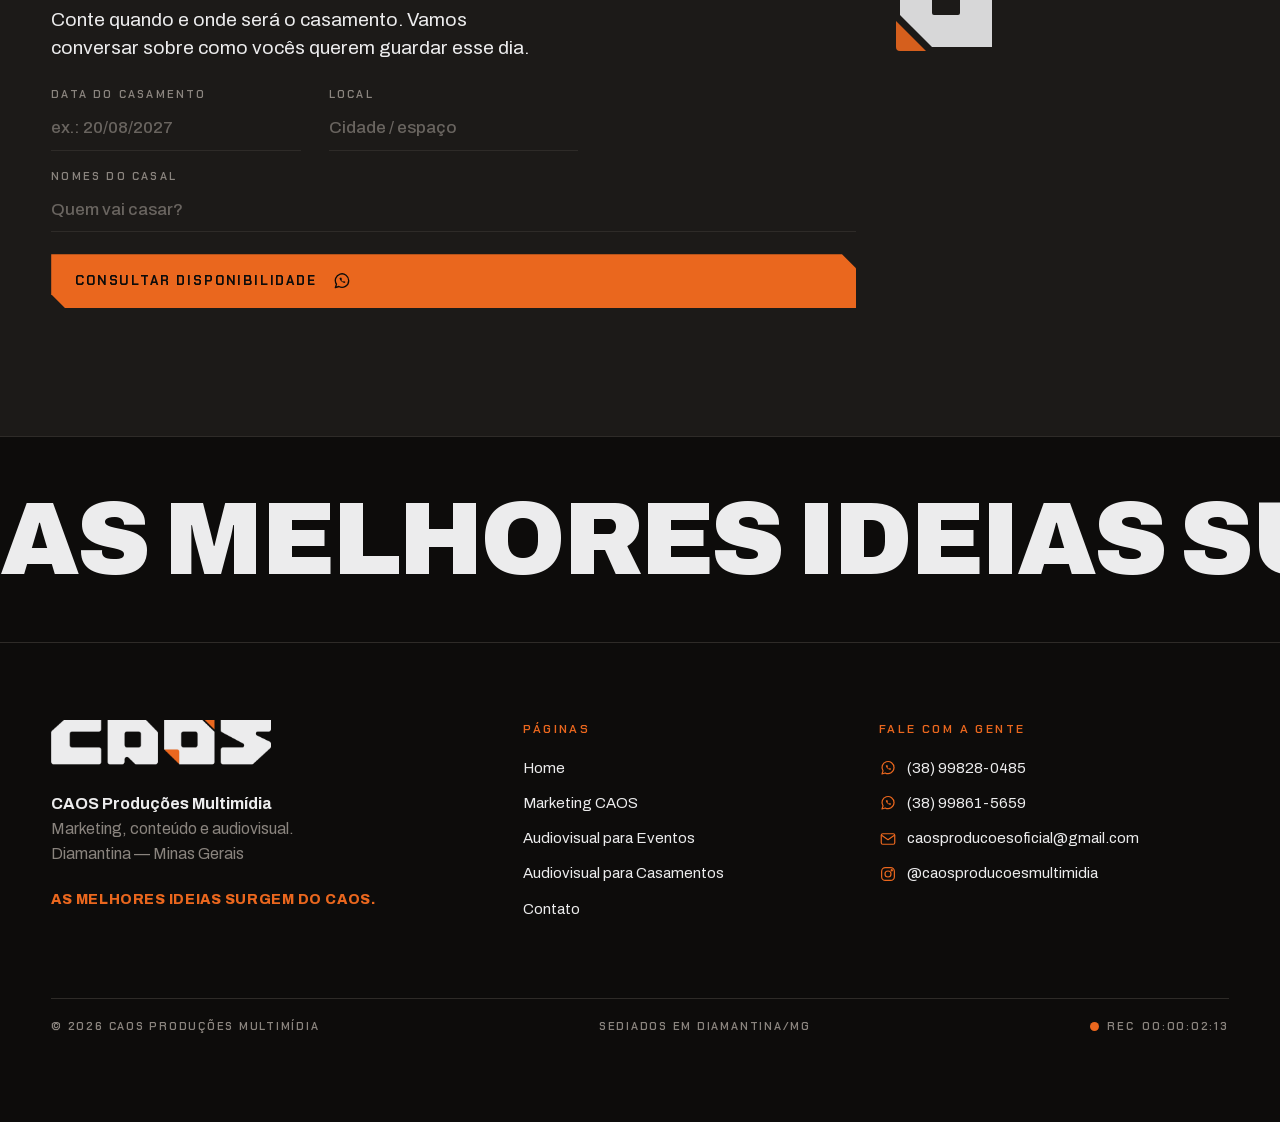
==== commit 00dc5ba2: "Eventos: remove o quadro Cobertura fotográfica (volta quando houver fotos) Co-Authored-By: Claude So" ====
--- a/casamentos/index.html
+++ b/casamentos/index.html
@@ -128,7 +128,7 @@
   <button class="lightbox__nav prev" type="button" data-prev aria-label="Anterior"><svg class="ico" viewBox="0 0 24 24" fill="none" stroke="currentColor" stroke-width="1.6" stroke-linecap="round" stroke-linejoin="round" aria-hidden="true"><path d="M5 12h14M13 6l6 6-6 6"/></svg></button>
   <button class="lightbox__nav next" type="button" data-next aria-label="Próximo"><svg class="ico" viewBox="0 0 24 24" fill="none" stroke="currentColor" stroke-width="1.6" stroke-linecap="round" stroke-linejoin="round" aria-hidden="true"><path d="M5 12h14M13 6l6 6-6 6"/></svg></button>
 </div>
-<script type="application/json" id="works-data">{"aftermovie-evento": {"id": "aftermovie-evento", "frente": "eventos", "tipo": "video", "titulo": "Aftermovie Sertão Diamante", "cliente": "Sertão Diamante", "servico": "Filme do evento", "descricao": "Os principais acontecimentos e a atmosfera do evento em um só filme.", "capa": "/assets/img/portfolio/aftermovie-sertao.jpg", "youtube": "etzBxqLYMFM", "destaque": true}, "aftermovie-fad": {"id": "aftermovie-fad", "frente": "eventos", "tipo": "video", "titulo": "Aftermovie FAD", "cliente": "FAD", "servico": "Filme do evento", "descricao": "Os principais acontecimentos e a atmosfera do evento em um só filme.", "capa": "/assets/img/portfolio/evento-fad.jpg", "youtube": "pu70f4T4Mtc"}, "evento-corporativo": {"id": "evento-corporativo", "frente": "eventos", "tipo": "foto", "titulo": "Cobertura fotográfica", "cliente": "Cliente a confirmar", "servico": "Fotografia de evento", "descricao": "Público, atrações, estrutura e bastidores em uma galeria completa.", "capa": "", "destaque": true}, "casamento-filme-1": {"id": "casamento-filme-1", "frente": "casamentos", "tipo": "video", "titulo": "Filme de casamento", "cliente": "Matheus e Marta", "servico": "Filme de casamento", "descricao": "Uma narrativa que conecta os momentos e a emoção do dia.", "capa": "/assets/img/portfolio/filme-matheus-marta.jpg", "destaque": true, "youtube": "ptnm9Niu5Jw"}, "casamento-fotos-1": {"id": "casamento-fotos-1", "frente": "casamentos", "tipo": "foto", "titulo": "Cerimônia e saída da igreja", "cliente": "Casal a confirmar", "servico": "Fotografia de casamento", "descricao": "O casal, os convidados e os detalhes da história de vocês.", "capa": "/assets/img/portfolio/casamento-saida-igreja.jpg"}, "casamento-prewedding": {"id": "casamento-prewedding", "frente": "casamentos", "tipo": "video", "titulo": "Pré-wedding", "cliente": "João e Alice", "servico": "Pré-wedding", "descricao": "A conexão de vocês registrada antes do grande dia.", "capa": "/assets/img/portfolio/casamento-prewedding.jpg", "youtube": "e2crN0yd5gg"}, "marketing-case-1": {"id": "marketing-case-1", "frente": "marketing", "tipo": "instagram", "titulo": "Gestão de redes sociais", "cliente": "Clientes CAOS", "servico": "Gestão de redes sociais", "descricao": "Planejamento de conteúdo, artes, vídeos e publicações para o Instagram de cada cliente.", "capa": "/assets/img/portfolio/insta-gestao-redes.jpg", "destaque": true}, "marketing-video-1": {"id": "marketing-video-1", "frente": "marketing", "tipo": "video", "titulo": "Vídeo institucional", "cliente": "Sertaneja", "servico": "Produção de fotos e vídeos", "descricao": "Apresentando produtos, equipe e estrutura com qualidade profissional.", "capa": "/assets/img/portfolio/institucional-sertaneja.jpg", "destaque": true, "youtube": "MZnS8lA_hLA"}, "marketing-campanha-1": {"id": "marketing-campanha-1", "frente": "marketing", "tipo": "foto", "titulo": "Campanha de lançamento", "cliente": "Cliente a confirmar", "servico": "Campanhas e ações de comunicação", "descricao": "Conceito, planejamento e materiais para uma data comercial.", "capa": ""}}</script>
+<script type="application/json" id="works-data">{"aftermovie-evento": {"id": "aftermovie-evento", "frente": "eventos", "tipo": "video", "titulo": "Aftermovie Sertão Diamante", "cliente": "Sertão Diamante", "servico": "Filme do evento", "descricao": "Os principais acontecimentos e a atmosfera do evento em um só filme.", "capa": "/assets/img/portfolio/aftermovie-sertao.jpg", "youtube": "etzBxqLYMFM", "destaque": true}, "aftermovie-fad": {"id": "aftermovie-fad", "frente": "eventos", "tipo": "video", "titulo": "Aftermovie FAD", "cliente": "FAD", "servico": "Filme do evento", "descricao": "Os principais acontecimentos e a atmosfera do evento em um só filme.", "capa": "/assets/img/portfolio/evento-fad.jpg", "youtube": "pu70f4T4Mtc"}, "casamento-filme-1": {"id": "casamento-filme-1", "frente": "casamentos", "tipo": "video", "titulo": "Filme de casamento", "cliente": "Matheus e Marta", "servico": "Filme de casamento", "descricao": "Uma narrativa que conecta os momentos e a emoção do dia.", "capa": "/assets/img/portfolio/filme-matheus-marta.jpg", "destaque": true, "youtube": "ptnm9Niu5Jw"}, "casamento-fotos-1": {"id": "casamento-fotos-1", "frente": "casamentos", "tipo": "foto", "titulo": "Cerimônia e saída da igreja", "cliente": "Casal a confirmar", "servico": "Fotografia de casamento", "descricao": "O casal, os convidados e os detalhes da história de vocês.", "capa": "/assets/img/portfolio/casamento-saida-igreja.jpg"}, "casamento-prewedding": {"id": "casamento-prewedding", "frente": "casamentos", "tipo": "video", "titulo": "Pré-wedding", "cliente": "João e Alice", "servico": "Pré-wedding", "descricao": "A conexão de vocês registrada antes do grande dia.", "capa": "/assets/img/portfolio/casamento-prewedding.jpg", "youtube": "e2crN0yd5gg"}, "marketing-case-1": {"id": "marketing-case-1", "frente": "marketing", "tipo": "instagram", "titulo": "Gestão de redes sociais", "cliente": "Clientes CAOS", "servico": "Gestão de redes sociais", "descricao": "Planejamento de conteúdo, artes, vídeos e publicações para o Instagram de cada cliente.", "capa": "/assets/img/portfolio/insta-gestao-redes.jpg", "destaque": true}, "marketing-video-1": {"id": "marketing-video-1", "frente": "marketing", "tipo": "video", "titulo": "Vídeo institucional", "cliente": "Sertaneja", "servico": "Produção de fotos e vídeos", "descricao": "Apresentando produtos, equipe e estrutura com qualidade profissional.", "capa": "/assets/img/portfolio/institucional-sertaneja.jpg", "destaque": true, "youtube": "MZnS8lA_hLA"}, "marketing-campanha-1": {"id": "marketing-campanha-1", "frente": "marketing", "tipo": "foto", "titulo": "Campanha de lançamento", "cliente": "Cliente a confirmar", "servico": "Campanhas e ações de comunicação", "descricao": "Conceito, planejamento e materiais para uma data comercial.", "capa": ""}}</script>
 <script>window.__CAOS_ANALYTICS={"ga4": "", "pixel": ""};</script>
 <script src="/assets/js/lenis.min.js" defer></script>
 <script src="/assets/js/app.js?v=1793987584" defer></script>
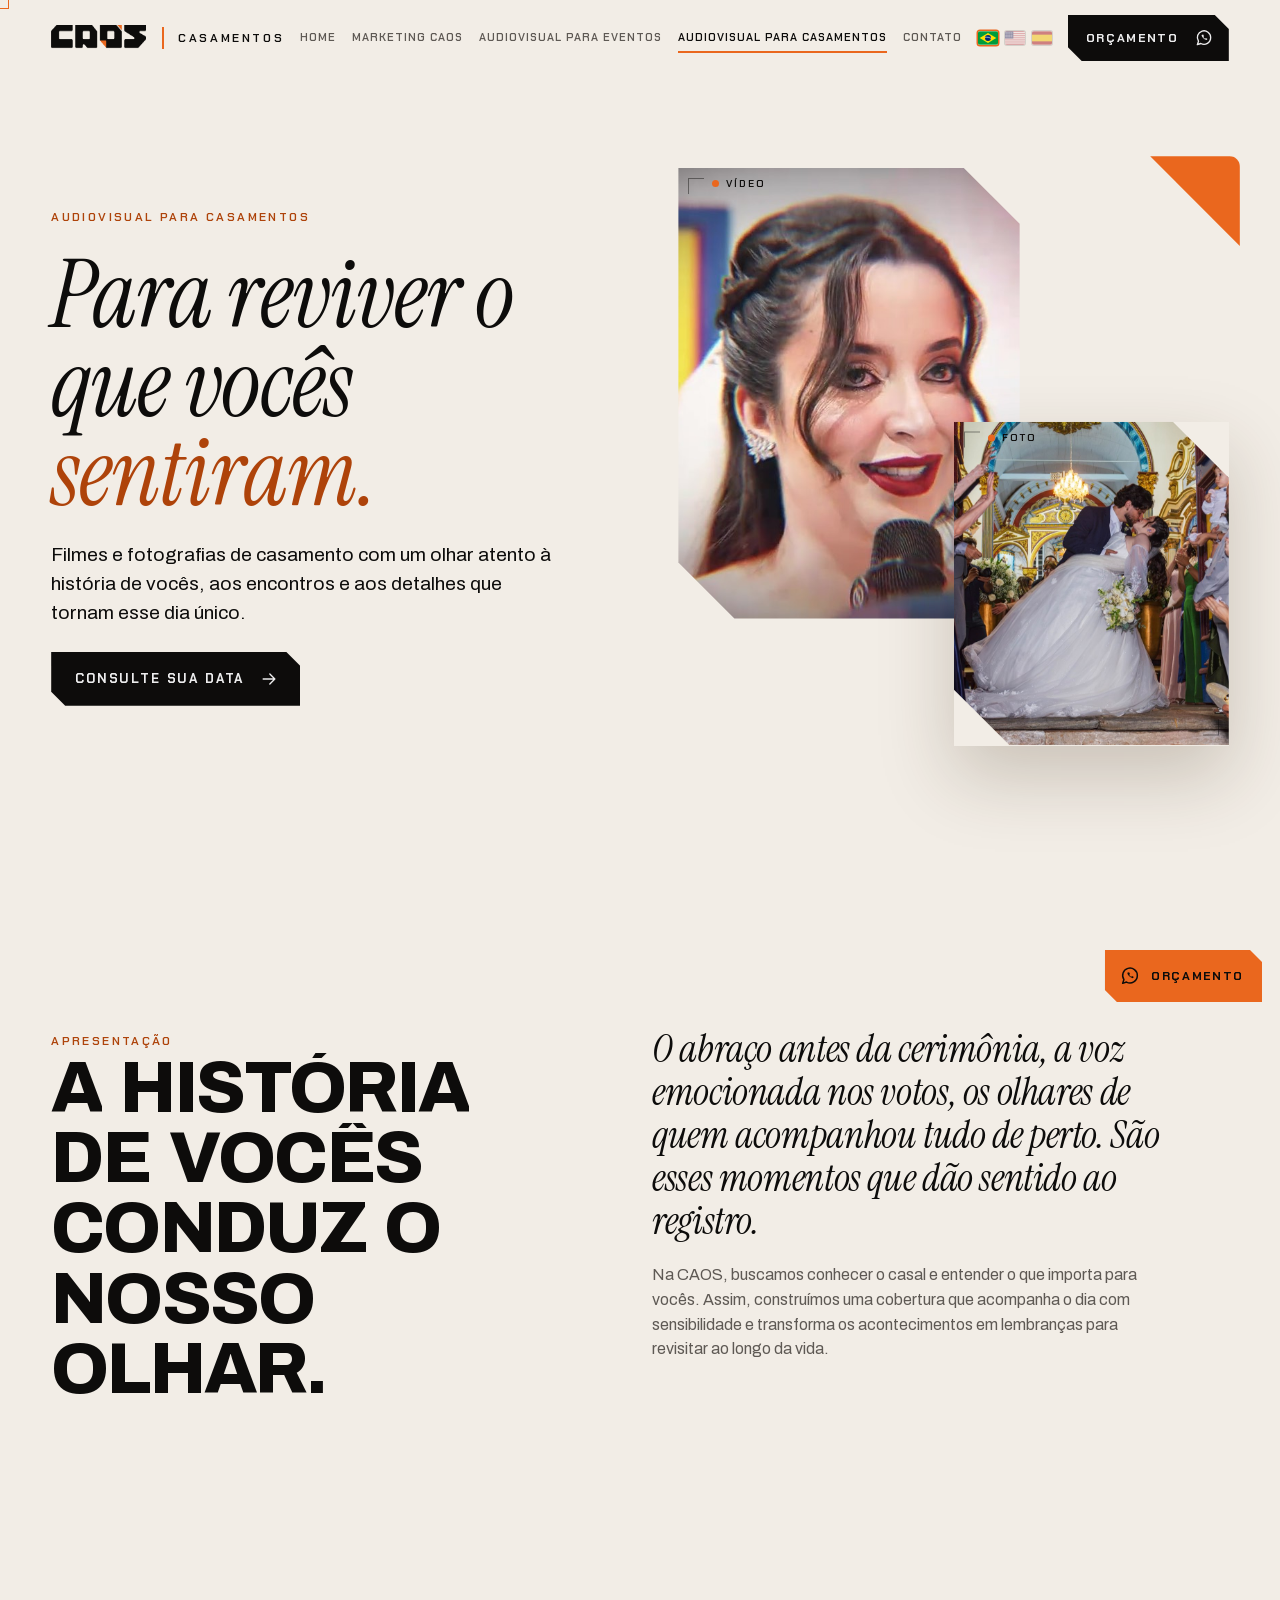
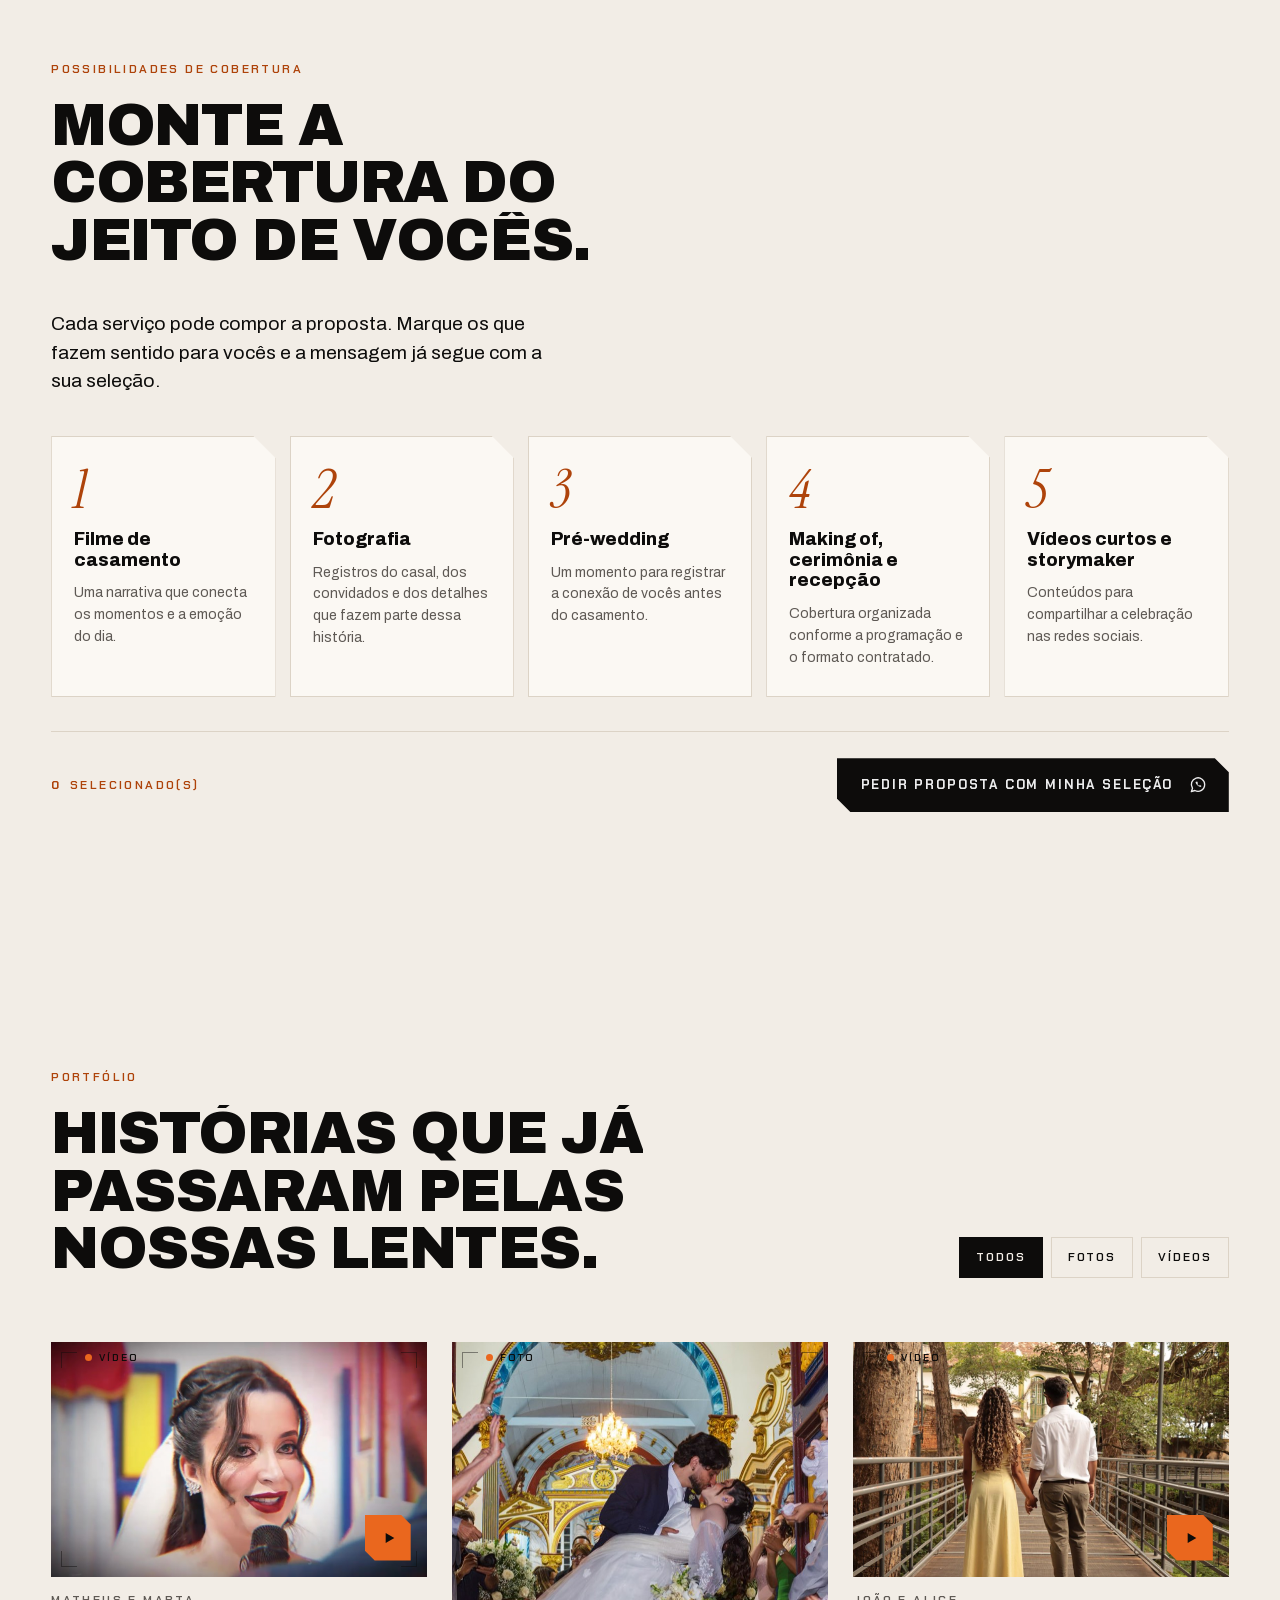
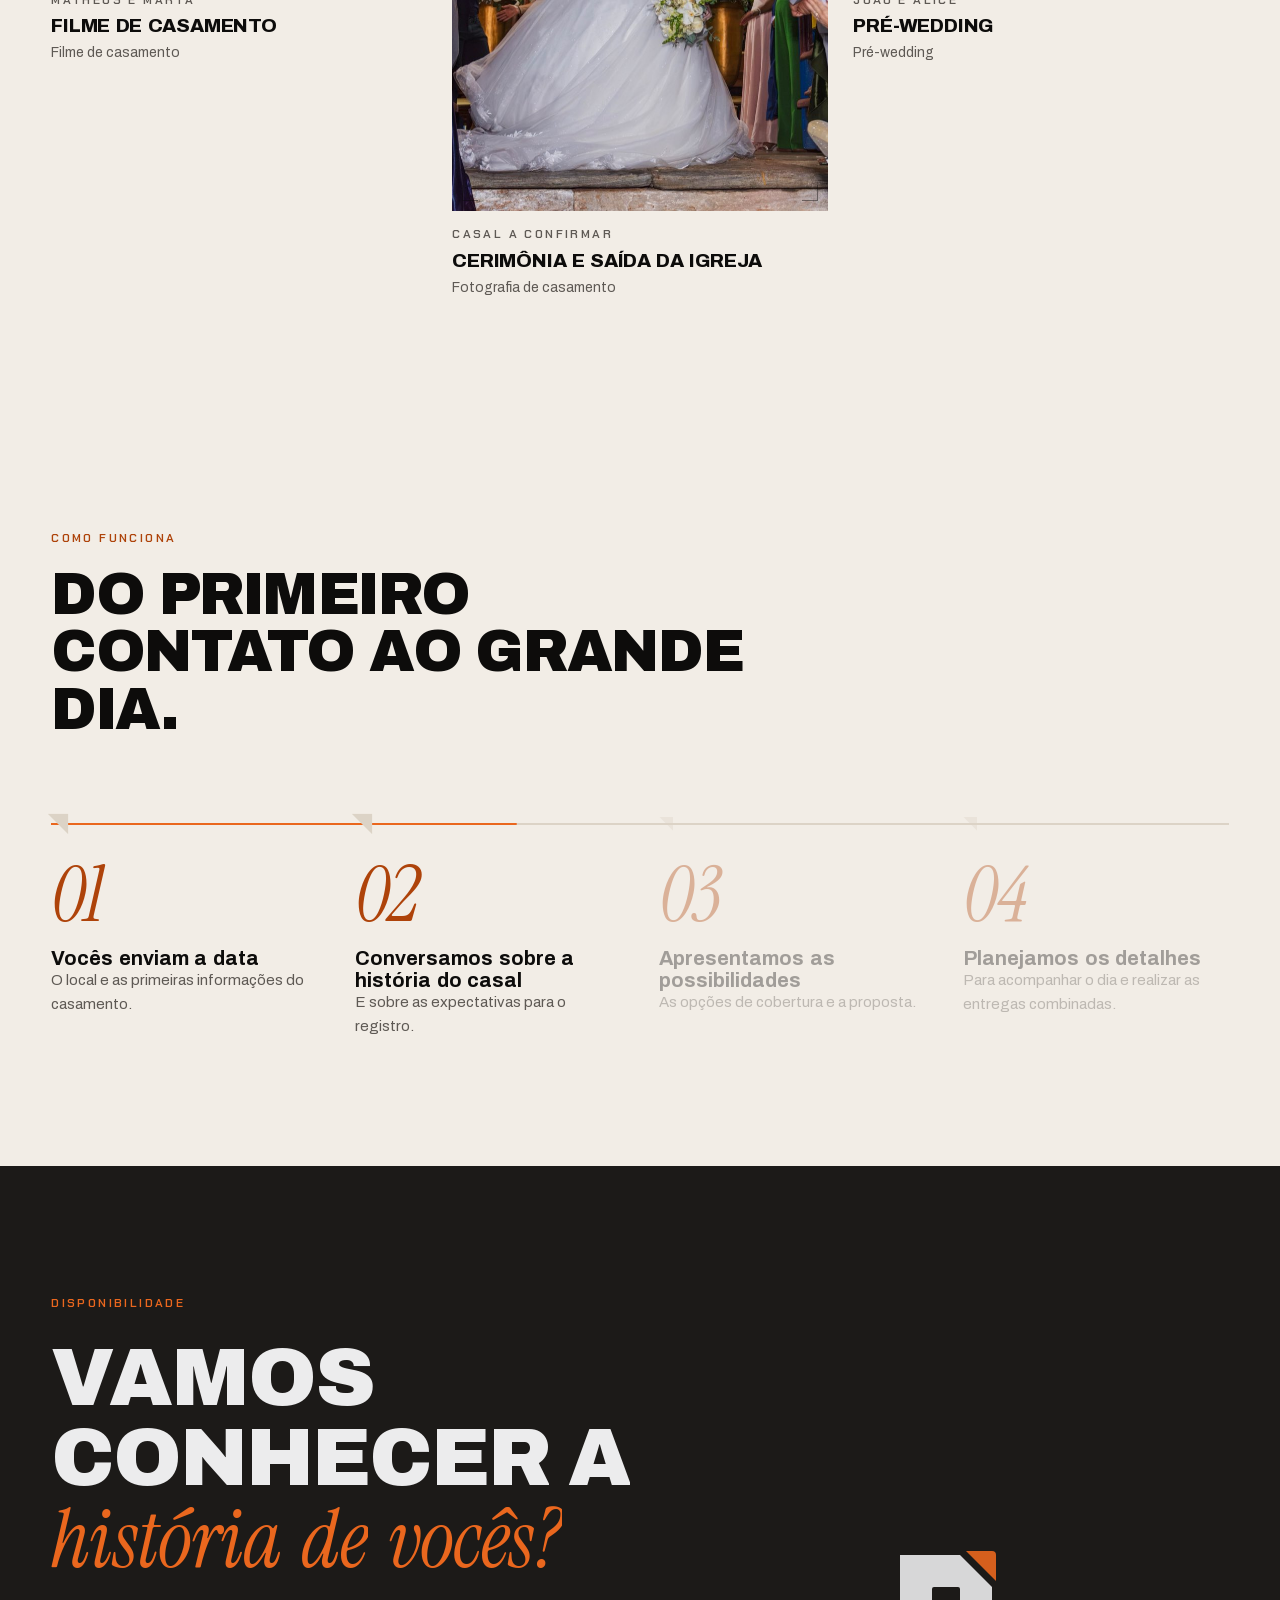
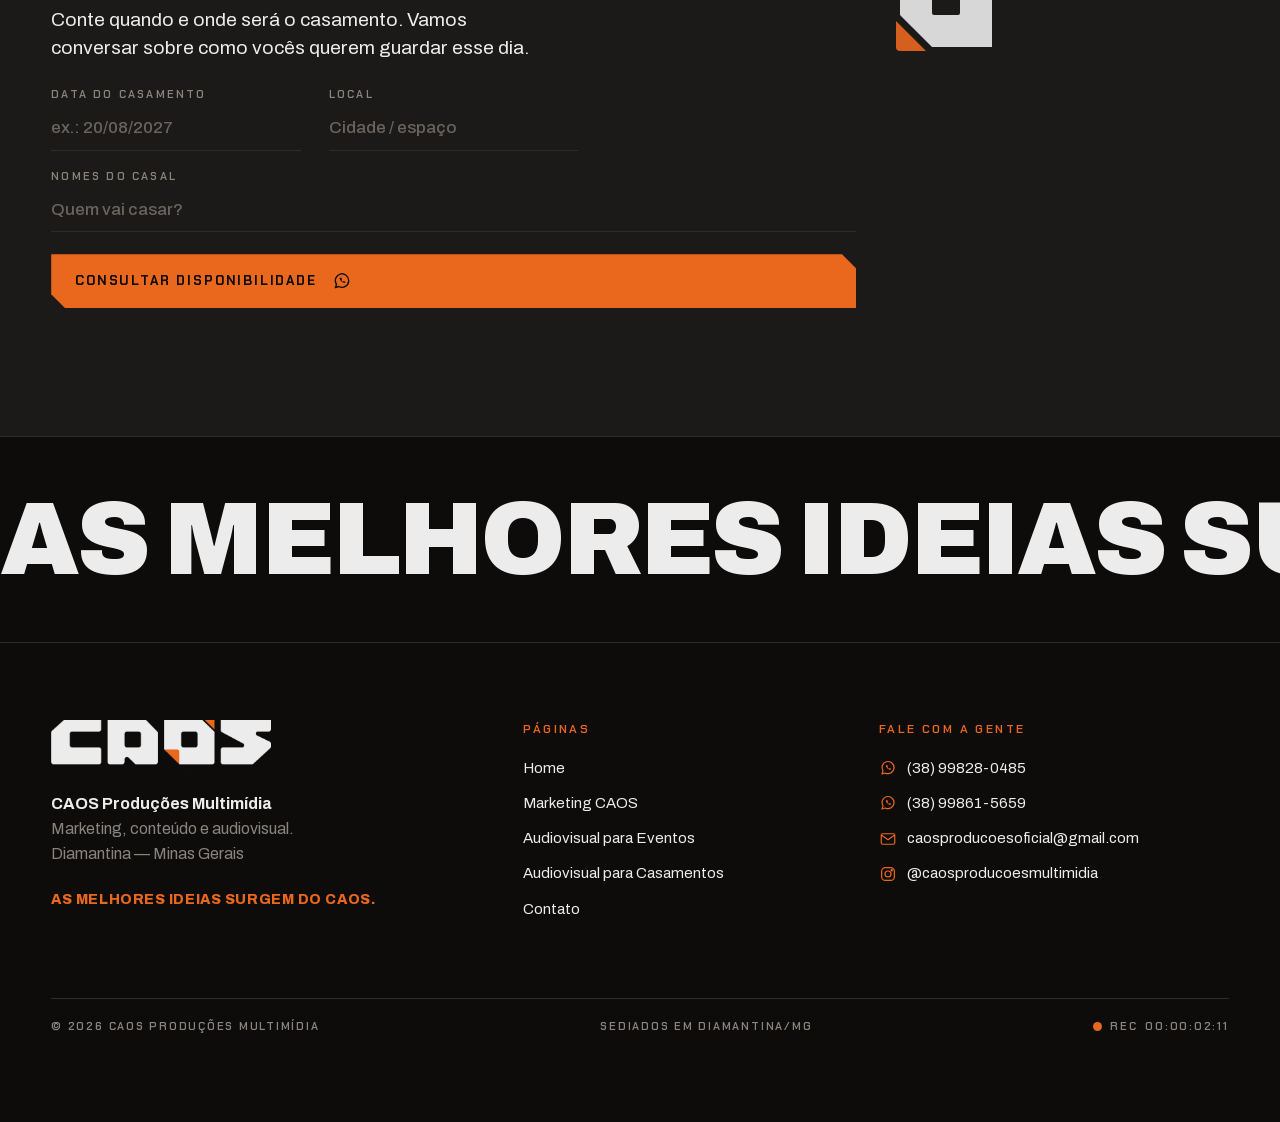
==== commit ad0926d4: "Idiomas: bandeiras (PT/EN/ES) no cabeçalho e tradução completa do site Co-Authored-By: Claude Sonnet" ====
--- a/casamentos/index.html
+++ b/casamentos/index.html
@@ -15,7 +15,8 @@
 <link rel="icon" href="/assets/img/brand/favicon.svg" type="image/svg+xml">
 <link rel="preload" href="/assets/fonts/Archivo-100-900-latin.woff2" as="font" type="font/woff2" crossorigin>
 <link rel="stylesheet" href="/assets/fonts/fonts.css">
-<link rel="stylesheet" href="/assets/css/style.css?v=1793987584">
+<link rel="stylesheet" href="/assets/css/style.css?v=1795022951">
+<script>(function(){var l='pt';try{var m=location.search.match(/[?&]lang=(en|es|pt)/);if(m){l=m[1];localStorage.setItem('caosLang',l)}else{l=localStorage.getItem('caosLang')||'pt'}}catch(e){}if(l!=='en'&&l!=='es')l='pt';window.__LANG=l;if(l!=='pt'){document.documentElement.lang=l;document.write('<script src="/assets/i18n/'+l+'.js?v=179502295171382034"><\/script>')}})();</script>
 <script>document.documentElement.classList.add('js');try{if(sessionStorage.getItem('caosNav')==='1')document.documentElement.classList.add('is-entering')}catch(e){}</script>
 <script type="application/ld+json">{"@context": "https://schema.org", "@type": "ProfessionalService", "name": "CAOS Produções Multimídia", "url": "https://acaos.com.br", "image": "https://acaos.com.br/assets/img/og-image.jpg", "logo": "https://acaos.com.br/assets/img/brand/favicon.svg", "telephone": "+5538998280485", "email": "caosproducoesoficial@gmail.com", "address": {"@type": "PostalAddress", "streetAddress": "Rua Direita, 180", "addressLocality": "Diamantina", "addressRegion": "MG", "addressCountry": "BR"}, "areaServed": "Diamantina e região, Minas Gerais", "sameAs": ["https://www.instagram.com/caosproducoesmultimidia/"]}</script><script type="application/ld+json">{"@context": "https://schema.org", "@type": "Service", "name": "Casamentos", "description": "Conheça os filmes e as fotografias de casamento da CAOS. Registros atentos à história do casal e à emoção do dia. Consulte sua data.", "provider": {"@type": "ProfessionalService", "name": "CAOS Produções Multimídia"}, "areaServed": "Diamantina, MG", "url": "https://acaos.com.br/casamentos/"}</script>
 
@@ -28,6 +29,7 @@
 <header class="hdr" data-hdr>
   <a class="hdr__logo" href="/" aria-label="CAOS · página inicial"><img src="/assets/img/brand/logo-preto.png" alt="CAOS" width="124" height="28"></a><span class="hdr__front"><i></i>Casamentos</span>
   <nav class="hdr__nav" aria-label="Principal"><a href="/" data-nav>Home</a><a href="/marketing/" data-nav>Marketing CAOS</a><a href="/eventos/" data-nav>Audiovisual para Eventos</a><a href="/casamentos/" aria-current=page data-nav>Audiovisual para Casamentos</a><a href="/contato/" data-nav>Contato</a></nav>
+  <div class="lang" role="group" aria-label="Idioma"><button type="button" class="lang__b" data-l="pt" aria-label="Português" title="Português"><svg viewBox="0 0 30 20" aria-hidden="true"><rect width="30" height="20" fill="#009C3B"/><path d="M15 2.4 27.4 10 15 17.6 2.6 10z" fill="#FFDF00"/><circle cx="15" cy="10" r="4.5" fill="#002776"/><path d="M10.7 9.1c3.2-.6 6.3-.2 8.9 1.6" stroke="#fff" stroke-width=".9" fill="none"/></svg></button><button type="button" class="lang__b" data-l="en" aria-label="English" title="English"><svg viewBox="0 0 30 20" aria-hidden="true"><rect y="0.000" width="30" height="1.558" fill="#B22234"/><rect y="1.538" width="30" height="1.558" fill="#fff"/><rect y="3.077" width="30" height="1.558" fill="#B22234"/><rect y="4.615" width="30" height="1.558" fill="#fff"/><rect y="6.154" width="30" height="1.558" fill="#B22234"/><rect y="7.692" width="30" height="1.558" fill="#fff"/><rect y="9.231" width="30" height="1.558" fill="#B22234"/><rect y="10.769" width="30" height="1.558" fill="#fff"/><rect y="12.308" width="30" height="1.558" fill="#B22234"/><rect y="13.846" width="30" height="1.558" fill="#fff"/><rect y="15.385" width="30" height="1.558" fill="#B22234"/><rect y="16.923" width="30" height="1.558" fill="#fff"/><rect y="18.462" width="30" height="1.558" fill="#B22234"/><rect width="12.5" height="10.77" fill="#3C3B6E"/><circle cx="1.6" cy="1.5" r=".62" fill="#fff"/><circle cx="4.5" cy="1.5" r=".62" fill="#fff"/><circle cx="7.4" cy="1.5" r=".62" fill="#fff"/><circle cx="10.3" cy="1.5" r=".62" fill="#fff"/><circle cx="1.6" cy="3.7" r=".62" fill="#fff"/><circle cx="4.5" cy="3.7" r=".62" fill="#fff"/><circle cx="7.4" cy="3.7" r=".62" fill="#fff"/><circle cx="10.3" cy="3.7" r=".62" fill="#fff"/><circle cx="1.6" cy="5.9" r=".62" fill="#fff"/><circle cx="4.5" cy="5.9" r=".62" fill="#fff"/><circle cx="7.4" cy="5.9" r=".62" fill="#fff"/><circle cx="10.3" cy="5.9" r=".62" fill="#fff"/><circle cx="1.6" cy="8.1" r=".62" fill="#fff"/><circle cx="4.5" cy="8.1" r=".62" fill="#fff"/><circle cx="7.4" cy="8.1" r=".62" fill="#fff"/><circle cx="10.3" cy="8.1" r=".62" fill="#fff"/></svg></button><button type="button" class="lang__b" data-l="es" aria-label="Español" title="Español"><svg viewBox="0 0 30 20" aria-hidden="true"><rect width="30" height="20" fill="#AA151B"/><rect y="5" width="30" height="10" fill="#F1BF00"/></svg></button></div>
   <div class="hdr__cta"><a class="btn btn--solid" href="https://wa.me/5538998280485?text=Ol%C3%A1%2C%20CAOS%21%20Vim%20pelo%20site%20e%20gostaria%20de%20consultar%20a%20disponibilidade%20da%20minha%20data%20de%20casamento." target="_blank" rel="noopener" data-track="wa_header_casamentos" data-magnetic data-cursor="WhatsApp"><span class="btn__t">Orçamento</span><span class="btn__i"><svg class="ico" viewBox="0 0 24 24" fill="none" stroke="currentColor" stroke-width="1.6" stroke-linecap="round" stroke-linejoin="round" aria-hidden="true"><path d="M20 11.5A8 8 0 0 1 8.2 18.6L4 20l1.4-4.1A8 8 0 1 1 20 11.5Z"/><path d="M9 8.5c.3 2.6 2.700 5 6 6l1.2-1.4-2-1-.8.8c-.8-.3-1.800-1.300-2.200-2.200l.8-.8-1-2Z" fill="currentColor" stroke="none"/></svg></span></a></div>
   <button class="burger" type="button" aria-label="Abrir menu" aria-expanded="false" data-burger><span></span><span></span></button>
 </header>
@@ -130,7 +132,8 @@
 </div>
 <script type="application/json" id="works-data">{"aftermovie-evento": {"id": "aftermovie-evento", "frente": "eventos", "tipo": "video", "titulo": "Aftermovie Sertão Diamante", "cliente": "Sertão Diamante", "servico": "Filme do evento", "descricao": "Os principais acontecimentos e a atmosfera do evento em um só filme.", "capa": "/assets/img/portfolio/aftermovie-sertao.jpg", "youtube": "etzBxqLYMFM", "destaque": true}, "aftermovie-fad": {"id": "aftermovie-fad", "frente": "eventos", "tipo": "video", "titulo": "Aftermovie FAD", "cliente": "FAD", "servico": "Filme do evento", "descricao": "Os principais acontecimentos e a atmosfera do evento em um só filme.", "capa": "/assets/img/portfolio/evento-fad.jpg", "youtube": "pu70f4T4Mtc"}, "casamento-filme-1": {"id": "casamento-filme-1", "frente": "casamentos", "tipo": "video", "titulo": "Filme de casamento", "cliente": "Matheus e Marta", "servico": "Filme de casamento", "descricao": "Uma narrativa que conecta os momentos e a emoção do dia.", "capa": "/assets/img/portfolio/filme-matheus-marta.jpg", "destaque": true, "youtube": "ptnm9Niu5Jw"}, "casamento-fotos-1": {"id": "casamento-fotos-1", "frente": "casamentos", "tipo": "foto", "titulo": "Cerimônia e saída da igreja", "cliente": "Casal a confirmar", "servico": "Fotografia de casamento", "descricao": "O casal, os convidados e os detalhes da história de vocês.", "capa": "/assets/img/portfolio/casamento-saida-igreja.jpg"}, "casamento-prewedding": {"id": "casamento-prewedding", "frente": "casamentos", "tipo": "video", "titulo": "Pré-wedding", "cliente": "João e Alice", "servico": "Pré-wedding", "descricao": "A conexão de vocês registrada antes do grande dia.", "capa": "/assets/img/portfolio/casamento-prewedding.jpg", "youtube": "e2crN0yd5gg"}, "marketing-case-1": {"id": "marketing-case-1", "frente": "marketing", "tipo": "instagram", "titulo": "Gestão de redes sociais", "cliente": "Clientes CAOS", "servico": "Gestão de redes sociais", "descricao": "Planejamento de conteúdo, artes, vídeos e publicações para o Instagram de cada cliente.", "capa": "/assets/img/portfolio/insta-gestao-redes.jpg", "destaque": true}, "marketing-video-1": {"id": "marketing-video-1", "frente": "marketing", "tipo": "video", "titulo": "Vídeo institucional", "cliente": "Sertaneja", "servico": "Produção de fotos e vídeos", "descricao": "Apresentando produtos, equipe e estrutura com qualidade profissional.", "capa": "/assets/img/portfolio/institucional-sertaneja.jpg", "destaque": true, "youtube": "MZnS8lA_hLA"}, "marketing-campanha-1": {"id": "marketing-campanha-1", "frente": "marketing", "tipo": "foto", "titulo": "Campanha de lançamento", "cliente": "Cliente a confirmar", "servico": "Campanhas e ações de comunicação", "descricao": "Conceito, planejamento e materiais para uma data comercial.", "capa": ""}}</script>
 <script>window.__CAOS_ANALYTICS={"ga4": "", "pixel": ""};</script>
+<script src="/assets/js/i18n.js?v=1795022951" defer></script>
 <script src="/assets/js/lenis.min.js" defer></script>
-<script src="/assets/js/app.js?v=1793987584" defer></script>
+<script src="/assets/js/app.js?v=1795022951" defer></script>
 </body>
 </html>
--- a/assets/css/style.css
+++ b/assets/css/style.css
@@ -569,3 +569,15 @@
   .vf__meta{bottom:44px}
 }
 @media (max-width:820px){.vf__cross{display:none}}
+
+/* ---------- idiomas (bandeiras) ---------- */
+.lang{display:flex;align-items:center;gap:7px;margin-left:clamp(0px,.6vw,10px)}
+.lang__b{width:20px;height:14px;padding:0;border-radius:2px;overflow:hidden;opacity:.5;transition:opacity .25s,transform .25s,box-shadow .25s;box-shadow:0 0 0 1px rgba(236,236,237,.18);flex:none;line-height:0}
+.lang__b svg{display:block;width:100%;height:100%}
+.lang__b:hover{opacity:.95;transform:translateY(-1px)}
+.lang__b.is-on{opacity:1;box-shadow:0 0 0 1.5px var(--laranja)}
+[data-front=casamentos] .lang__b{box-shadow:0 0 0 1px rgba(13,12,11,.25)}
+[data-front=casamentos] .lang__b.is-on{box-shadow:0 0 0 1.5px var(--laranja)}
+@media (max-width:1180px){.lang{margin-left:auto}.burger{margin-left:6px}}
+.hdr__nav a{white-space:nowrap}
+@media (max-width:1360px){.hdr{gap:16px}.hdr__nav{gap:16px}.hdr__nav a{letter-spacing:.09em;font-size:11px}.lang{margin-left:0}}
